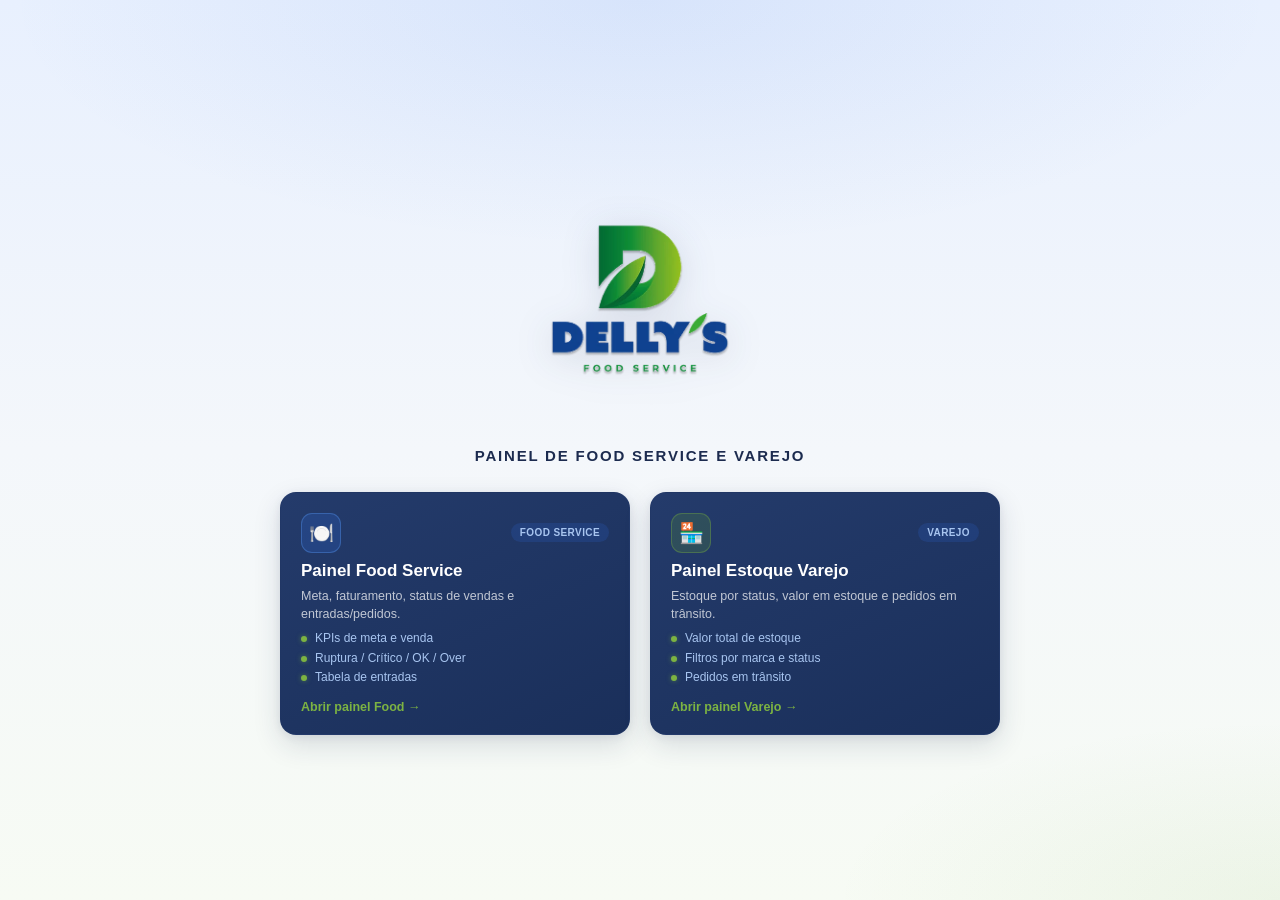
==== index.html @ 1234907f "Add files via upload" ====
<!DOCTYPE html>
<html lang="pt-BR">
<head>
  <meta charset="UTF-8">
  <meta name="viewport" content="width=device-width, initial-scale=1.0">
  <title>Delly's | Painéis de Estoque</title>
  <link rel="stylesheet" href="style.css">
</head>
<body>
  <div class="page">
    <header class="brand-block">
      <img
        class="brand-logo"
        src="assets/logo.webp"
        onerror="this.src='assets/logo.png'"
        alt="Delly's Food Service"
        width="675"
        height="563"
      >
      <p class="brand-tagline">PAINEL DE FOOD SERVICE E VAREJO</p>
    </header>

    <main class="panels">
      <a class="card" href="food/index.html">
        <div class="card-head">
          <span class="icon icon-food">🍽️</span>
          <span class="tag">Food Service</span>
        </div>
        <h2>Painel Food Service</h2>
        <p>Meta, faturamento, status de vendas e entradas/pedidos.</p>
        <ul>
          <li>KPIs de meta e venda</li>
          <li>Ruptura / Crítico / OK / Over</li>
          <li>Tabela de entradas</li>
        </ul>
        <span class="cta">Abrir painel Food →</span>
      </a>

      <a class="card" href="varejo/index.html">
        <div class="card-head">
          <span class="icon icon-varejo">🏪</span>
          <span class="tag">Varejo</span>
        </div>
        <h2>Painel Estoque Varejo</h2>
        <p>Estoque por status, valor em estoque e pedidos em trânsito.</p>
        <ul>
          <li>Valor total de estoque</li>
          <li>Filtros por marca e status</li>
          <li>Pedidos em trânsito</li>
        </ul>
        <span class="cta">Abrir painel Varejo →</span>
      </a>
    </main>
  </div>
</body>
</html>
---- style.css ----
/* Hub Delly's — logo grande + tagline + 2 cards
   Paleta 1 · 100vh · sem scroll · responsivo */

:root {
  --bg: #F4F7FB;
  --bg-2: #E8F0FE;
  --bg-3: #F7FBF4;
  --text: #1C2B4F;
  --text-muted: #6B7690;
  --navy: #1A2F5A;
  --navy-2: #243B6B;
  --blue-soft: #A8C5F0;
  --green: #5C9A2E;
  --green-b: #7CB342;
  --green-lime: #9CCC65;
  --white: #FFFFFF;
  --radius: 16px;
}

* { box-sizing: border-box; margin: 0; padding: 0; }

html, body {
  height: 100%;
  overflow: hidden;
  font-family: "Segoe UI", Roboto, Arial, sans-serif;
  color: var(--text);
  background:
    radial-gradient(ellipse 90% 50% at 50% 0%, rgba(45, 108, 223, 0.09) 0%, transparent 55%),
    radial-gradient(ellipse 70% 40% at 100% 100%, rgba(92, 154, 46, 0.07) 0%, transparent 50%),
    linear-gradient(180deg, var(--bg-2) 0%, var(--bg) 50%, var(--bg-3) 100%);
  background-color: var(--bg);
}

.page {
  height: 100vh;
  height: 100dvh;
  max-width: 920px;
  margin: 0 auto;
  padding: clamp(12px, 2.5vh, 28px) clamp(14px, 3vw, 28px);
  display: flex;
  flex-direction: column;
  align-items: center;
  justify-content: center;
  gap: clamp(14px, 3vh, 28px);
  overflow: hidden;
}

/* —— Marca —— */
.brand-block {
  display: flex;
  flex-direction: column;
  align-items: center;
  text-align: center;
  flex-shrink: 0;
  gap: 10px;
}

.brand-logo {
  width: clamp(220px, 36vh, 380px);
  height: auto;
  display: block;
  filter: drop-shadow(0 6px 18px rgba(28, 43, 79, 0.14));
  user-select: none;
  pointer-events: none;
}

.brand-tagline {
  font-size: clamp(12px, 1.8vw, 15px);
  font-weight: 800;
  letter-spacing: 0.12em;
  text-transform: uppercase;
  color: var(--text);
  line-height: 1.3;
}

/* —— Cards —— */
.panels {
  display: grid;
  grid-template-columns: 1fr 1fr;
  gap: clamp(12px, 2vw, 20px);
  width: 100%;
  max-width: 720px;
  flex-shrink: 1;
  min-height: 0;
}

.card {
  display: flex;
  flex-direction: column;
  gap: 6px;
  padding: clamp(14px, 2.2vh, 22px) clamp(14px, 2vw, 20px);
  background: linear-gradient(155deg, var(--navy-2) 0%, var(--navy) 100%);
  border: 1px solid rgba(36, 59, 107, 0.45);
  border-radius: var(--radius);
  text-decoration: none;
  color: var(--white);
  box-shadow:
    0 10px 28px rgba(28, 43, 79, 0.14),
    0 2px 8px rgba(28, 43, 79, 0.08);
  transition: transform 0.18s ease, border-color 0.18s ease, box-shadow 0.18s ease;
  min-height: 0;
}

.card:hover {
  transform: translateY(-4px);
  border-color: rgba(124, 179, 66, 0.55);
  box-shadow:
    0 16px 36px rgba(28, 43, 79, 0.18),
    0 0 0 1px rgba(92, 154, 46, 0.2),
    0 4px 16px rgba(92, 154, 46, 0.1);
}

.card-head {
  display: flex;
  align-items: center;
  justify-content: space-between;
  gap: 8px;
}

.icon {
  width: 40px;
  height: 40px;
  display: grid;
  place-items: center;
  font-size: 20px;
  border-radius: 11px;
  border: 1px solid transparent;
  flex-shrink: 0;
}

.icon-food {
  background: rgba(45, 108, 223, 0.22);
  border-color: rgba(91, 156, 245, 0.35);
}

.icon-varejo {
  background: rgba(92, 154, 46, 0.22);
  border-color: rgba(124, 179, 66, 0.35);
}

.tag {
  font-size: 10px;
  font-weight: 700;
  letter-spacing: 0.4px;
  text-transform: uppercase;
  color: var(--blue-soft);
  background: rgba(45, 108, 223, 0.18);
  padding: 4px 9px;
  border-radius: 999px;
}

.card h2 {
  font-size: clamp(15px, 1.8vw, 17px);
  font-weight: 800;
  margin-top: 2px;
  color: var(--white);
}

.card p {
  font-size: 12.5px;
  line-height: 1.45;
  color: rgba(255, 255, 255, 0.72);
}

.card ul {
  list-style: none;
  margin-top: 2px;
  display: flex;
  flex-direction: column;
  gap: 4px;
}

.card li {
  position: relative;
  padding-left: 14px;
  font-size: 12px;
  color: var(--blue-soft);
  line-height: 1.3;
}

.card li::before {
  content: "";
  position: absolute;
  left: 0;
  top: 5px;
  width: 6px;
  height: 6px;
  border-radius: 50%;
  background: var(--green-b);
  box-shadow: 0 0 5px rgba(124, 179, 66, 0.5);
}

.cta {
  margin-top: auto;
  padding-top: 8px;
  font-size: 12.5px;
  font-weight: 700;
  color: var(--green-b);
}

.card:hover .cta {
  color: var(--green-lime);
}

/* —— Tablet / mobile —— */
@media (max-width: 720px) {
  .page {
    justify-content: flex-start;
    padding-top: clamp(16px, 4vh, 32px);
    gap: clamp(12px, 2.5vh, 22px);
  }

  .brand-logo {
    width: clamp(180px, 32vh, 260px);
  }

  .panels {
    grid-template-columns: 1fr;
    max-width: 400px;
  }

  .card ul {
    display: none;
  }

  .card p {
    display: -webkit-box;
    -webkit-line-clamp: 2;
    -webkit-box-orient: vertical;
    overflow: hidden;
  }
}

@media (max-width: 480px) {
  .brand-logo {
    width: clamp(160px, 48vw, 220px);
  }

  .brand-tagline {
    font-size: 11px;
    letter-spacing: 0.08em;
    max-width: 90vw;
  }

  .card {
    padding: 14px 14px 12px;
  }

  .icon {
    width: 36px;
    height: 36px;
    font-size: 18px;
  }
}

@media (max-height: 700px) {
  .brand-logo {
    width: clamp(160px, 26vh, 260px);
  }

  .card ul {
    display: none;
  }
}

@media (max-height: 560px) {
  .brand-logo {
    width: clamp(120px, 22vh, 180px);
  }

  .card p {
    display: none;
  }

  .page {
    gap: 10px;
  }
}
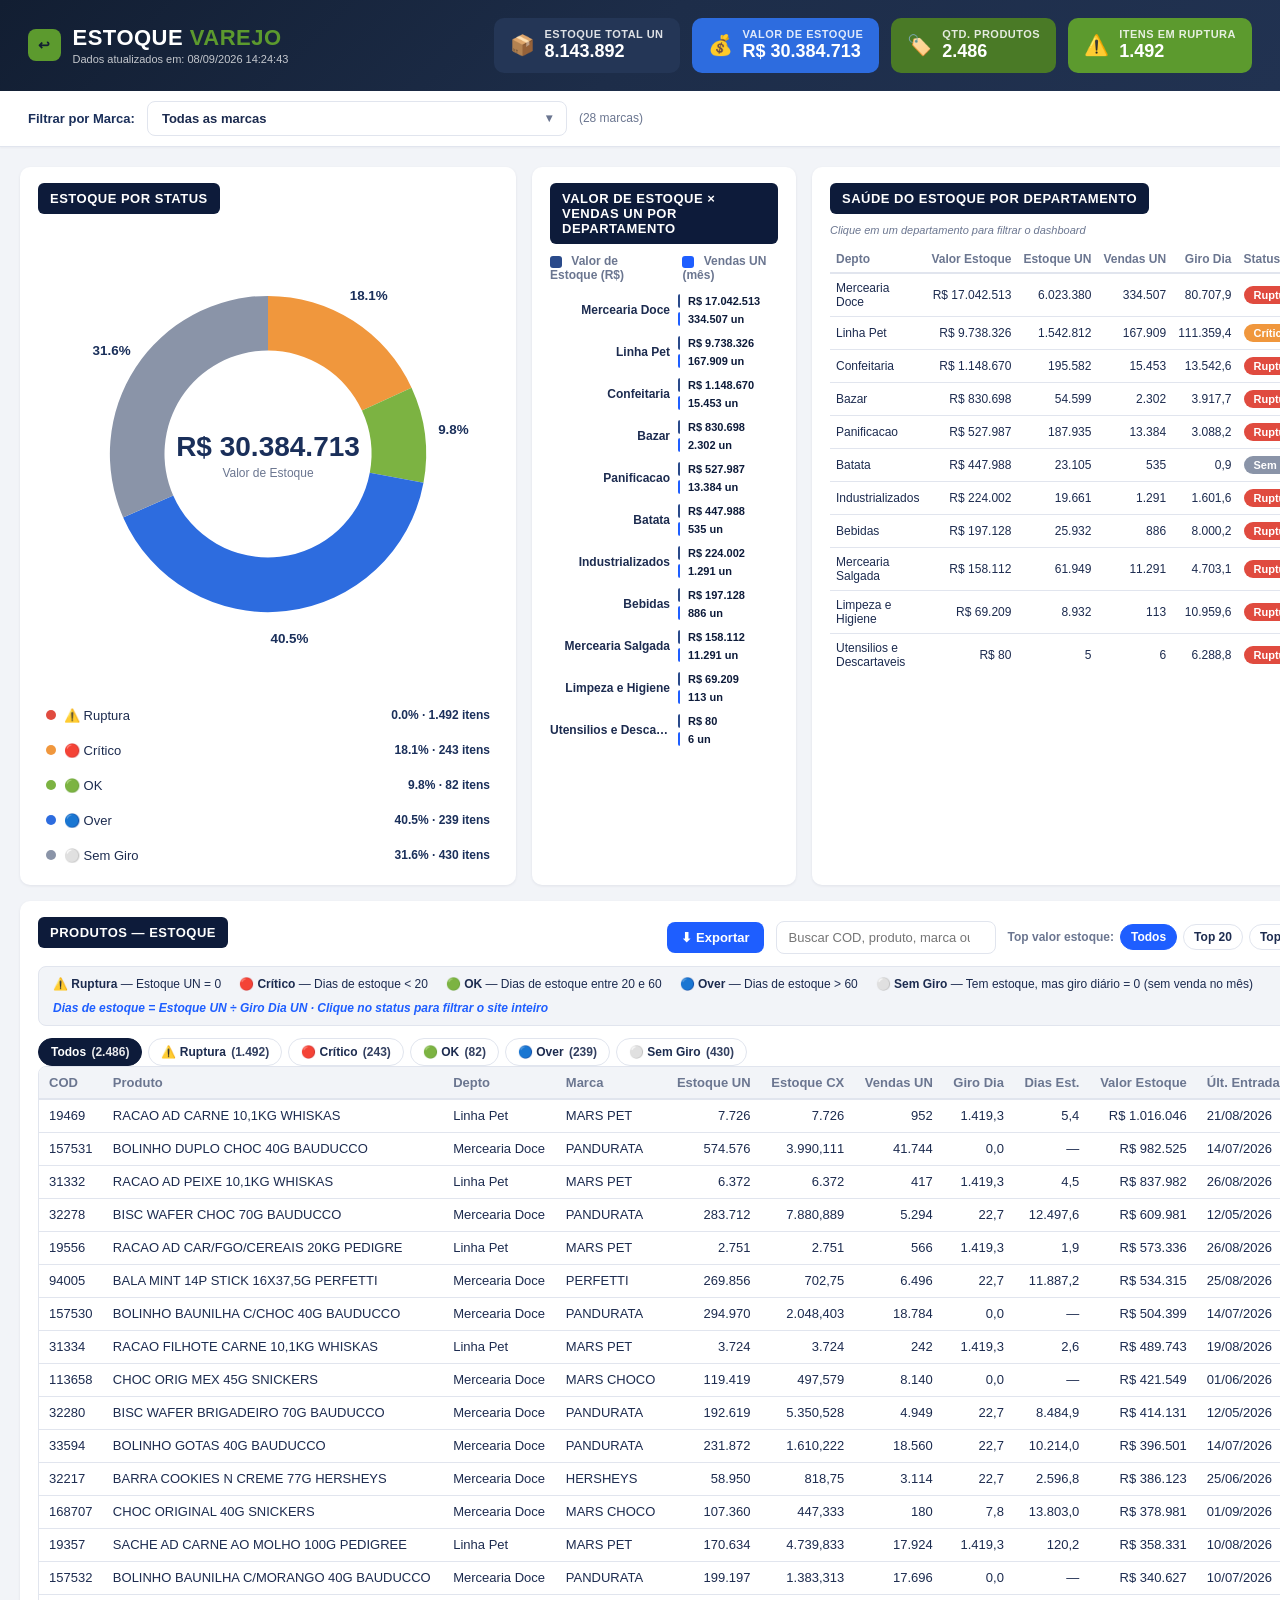
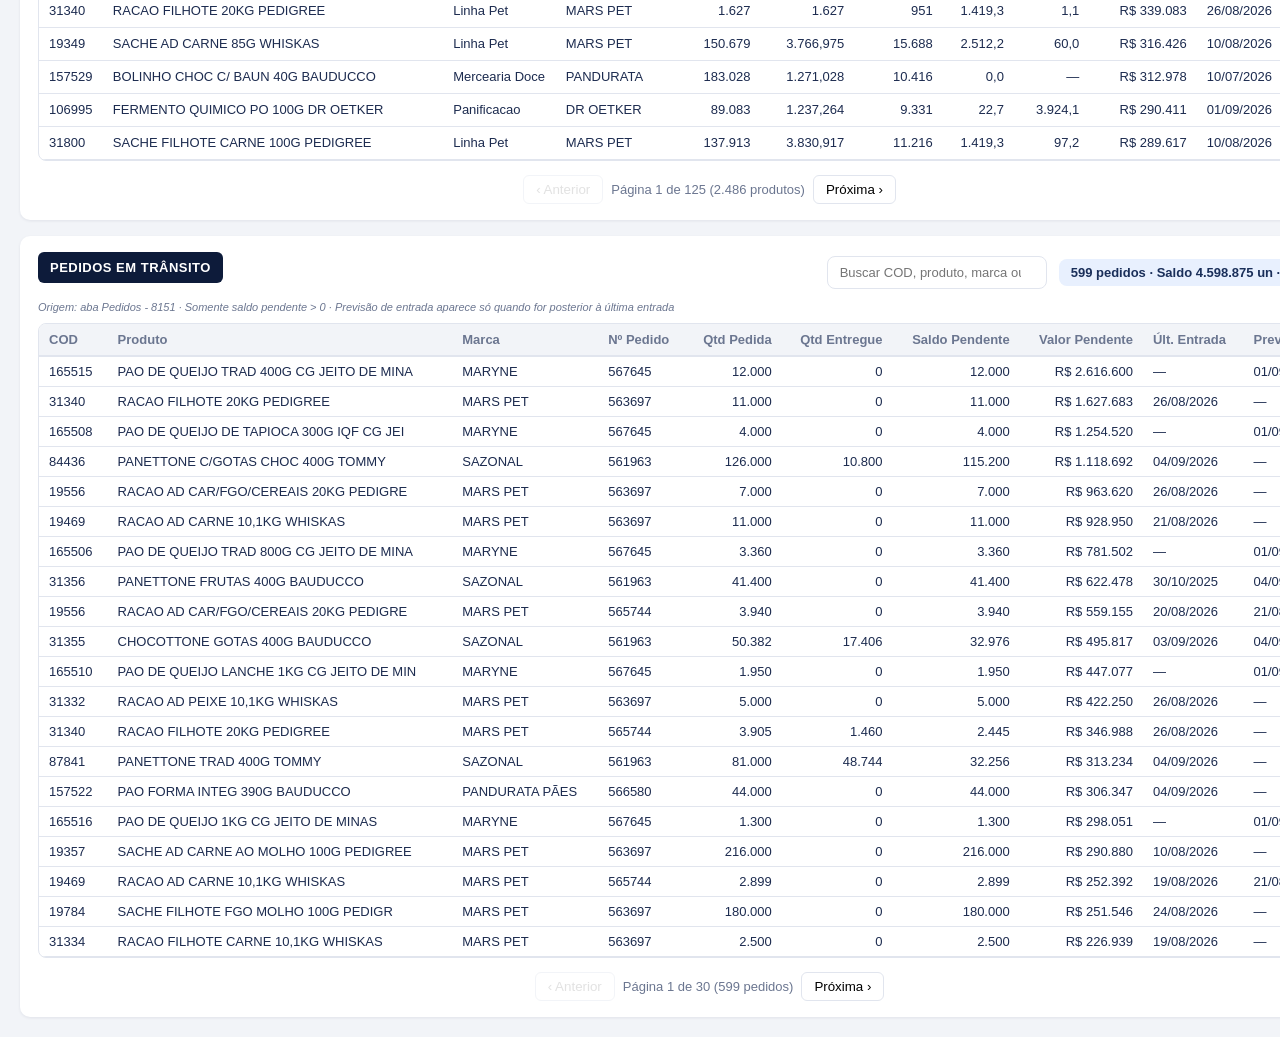
==== commit d173a71a: "Add files via upload" ====
--- a/index.html
+++ b/index.html
@@ -3,54 +3,256 @@
 <head>
   <meta charset="UTF-8">
   <meta name="viewport" content="width=device-width, initial-scale=1.0">
-  <title>Delly's | Painéis de Estoque</title>
+  <title>Estoque Varejo | Controle de Estoque</title>
   <link rel="stylesheet" href="style.css">
+  <script>
+    (function () {
+      var v = Date.now();
+      document.write('<script src="data.js?v=' + v + '"><\/script>');
+      document.write('<script src="script.js?v=' + v + '"><\/script>');
+    })();
+  </script>
 </head>
 <body>
-  <div class="page">
-    <header class="brand-block">
-      <img
-        class="brand-logo"
-        src="assets/logo.webp"
-        onerror="this.src='assets/logo.png'"
-        alt="Delly's Food Service"
-        width="675"
-        height="563"
-      >
-      <p class="brand-tagline">PAINEL DE FOOD SERVICE E VAREJO</p>
-    </header>
-
-    <main class="panels">
-      <a class="card" href="food/index.html">
-        <div class="card-head">
-          <span class="icon icon-food">🍽️</span>
-          <span class="tag">Food Service</span>
+
+<header class="topbar">
+  <div class="topbar-head">
+    <div class="brand">
+      <a href="../index.html" class="brand-mark" title="Voltar ao início" style="text-decoration:none;">↩</a>
+      <div class="brand-text">
+        <h1>ESTOQUE <span class="accent">VAREJO</span></h1>
+        <span class="data-updated" id="data-updated">Atualizado em: –</span>
+      </div>
+    </div>
+  </div>
+  <div class="kpi-row">
+    <div class="kpi kpi-meta">
+      <span class="kpi-icon">📦</span>
+      <div class="kpi-text">
+        <span class="kpi-label">ESTOQUE TOTAL UN</span>
+        <span class="kpi-value" id="kpi-estoque-total">–</span>
+      </div>
+    </div>
+    <div class="kpi kpi-venda">
+      <span class="kpi-icon">💰</span>
+      <div class="kpi-text">
+        <span class="kpi-label">VALOR DE ESTOQUE</span>
+        <span class="kpi-value" id="kpi-valor-estoque">–</span>
+      </div>
+    </div>
+    <div class="kpi kpi-falta">
+      <span class="kpi-icon">🏷️</span>
+      <div class="kpi-text">
+        <span class="kpi-label">QTD. PRODUTOS</span>
+        <span class="kpi-value" id="kpi-qtd-produtos">–</span>
+      </div>
+    </div>
+    <div class="kpi kpi-estoque">
+      <span class="kpi-icon">⚠️</span>
+      <div class="kpi-text">
+        <span class="kpi-label">ITENS EM RUPTURA</span>
+        <span class="kpi-value" id="kpi-ruptura">–</span>
+      </div>
+    </div>
+  </div>
+</header>
+
+<div class="filter-bar">
+  <div class="filter-bar-inner">
+    <label class="filter-label">Filtrar por Marca:</label>
+    <div class="ms-dropdown" id="marca-dropdown">
+      <button type="button" class="ms-toggle" id="marca-toggle" aria-haspopup="listbox" aria-expanded="false">
+        <span id="marca-toggle-text">Todas as marcas</span>
+        <span class="ms-arrow">▾</span>
+      </button>
+      <div class="ms-panel" id="marca-panel" hidden>
+        <div class="ms-search-wrap">
+          <input type="search" id="marca-search" placeholder="Buscar marca..." autocomplete="off">
         </div>
-        <h2>Painel Food Service</h2>
-        <p>Meta, faturamento, status de vendas e entradas/pedidos.</p>
-        <ul>
-          <li>KPIs de meta e venda</li>
-          <li>Ruptura / Crítico / OK / Over</li>
-          <li>Tabela de entradas</li>
-        </ul>
-        <span class="cta">Abrir painel Food →</span>
-      </a>
-
-      <a class="card" href="varejo/index.html">
-        <div class="card-head">
-          <span class="icon icon-varejo">🏪</span>
-          <span class="tag">Varejo</span>
+        <div class="ms-actions">
+          <button type="button" id="marca-select-all">Selecionar todas</button>
+          <button type="button" id="marca-clear">Limpar</button>
         </div>
-        <h2>Painel Estoque Varejo</h2>
-        <p>Estoque por status, valor em estoque e pedidos em trânsito.</p>
-        <ul>
-          <li>Valor total de estoque</li>
-          <li>Filtros por marca e status</li>
-          <li>Pedidos em trânsito</li>
-        </ul>
-        <span class="cta">Abrir painel Varejo →</span>
-      </a>
-    </main>
-  </div>
+        <ul class="ms-list" id="marca-list" role="listbox" aria-multiselectable="true"></ul>
+      </div>
+    </div>
+    <span class="filter-hint" id="marca-hint"></span>
+    <button type="button" id="clear-dept-filter" class="clear-dept-btn" hidden>✕ Limpar departamento</button>
+  </div>
+</div>
+
+<main class="grid">
+
+  <section class="panel panel-donut">
+    <h2>ESTOQUE POR STATUS</h2>
+    <div class="donut-wrap donut-lg">
+      <svg id="donut" viewBox="0 0 480 480"></svg>
+      <div class="donut-center">
+        <span id="donut-total">0</span>
+        <small>Valor de Estoque</small>
+      </div>
+    </div>
+    <ul class="legend" id="donut-legend"></ul>
+  </section>
+
+  <section class="panel panel-bars">
+    <h2>VALOR DE ESTOQUE × VENDAS UN POR DEPARTAMENTO</h2>
+    <div class="cluster-legend">
+      <span><i class="leg-fat"></i> Valor de Estoque (R$)</span>
+      <span><i class="leg-vend"></i> Vendas UN (mês)</span>
+    </div>
+    <div class="cluster-bars" id="dept-bars"></div>
+  </section>
+
+  <section class="panel panel-gauge">
+    <h2>SAÚDE DO ESTOQUE POR DEPARTAMENTO</h2>
+    <p class="click-hint">Clique em um departamento para filtrar o dashboard</p>
+    <div class="table-scroll dept-scroll">
+      <table class="status-table dept-health-table" id="dept-health-table">
+        <thead>
+          <tr>
+            <th>Depto</th>
+            <th class="num col-fat">Valor Estoque</th>
+            <th class="num col-hide-tablet">Estoque UN</th>
+            <th class="num col-hide-tablet">Vendas UN</th>
+            <th class="num col-hide-tablet">Giro Dia</th>
+            <th>Status</th>
+            <th class="num col-pct">Dias Est.</th>
+          </tr>
+        </thead>
+        <tbody></tbody>
+      </table>
+    </div>
+  </section>
+
+  <section class="panel panel-table">
+    <div class="table-toolbar">
+      <h2>PRODUTOS — ESTOQUE</h2>
+      <div class="toolbar-controls">
+        <button type="button" class="btn-export" id="btn-export">⬇ Exportar</button>
+        <input type="search" id="search-box" placeholder="Buscar COD, produto, marca ou depto...">
+        <div class="top-filters" id="top-filters">
+          <span class="top-label">Top valor estoque:</span>
+          <button type="button" class="chip-top active" data-top="0">Todos</button>
+          <button type="button" class="chip-top" data-top="20">Top 20</button>
+          <button type="button" class="chip-top" data-top="50">Top 50</button>
+          <button type="button" class="chip-top" data-top="100">Top 100</button>
+        </div>
+      </div>
+    </div>
+
+    <div class="status-rules">
+      <span class="rule-item"><strong>⚠️ Ruptura</strong> — Estoque UN = 0</span>
+      <span class="rule-item"><strong>🔴 Crítico</strong> — Dias de estoque &lt; 20</span>
+      <span class="rule-item"><strong>🟢 OK</strong> — Dias de estoque entre 20 e 60</span>
+      <span class="rule-item"><strong>🔵 Over</strong> — Dias de estoque &gt; 60</span>
+      <span class="rule-item"><strong>⚪ Sem Giro</strong> — Tem estoque, mas giro diário = 0 (sem venda no mês)</span>
+      <span class="rule-item rule-hint">Dias de estoque = Estoque UN ÷ Giro Dia UN · Clique no status para filtrar o site inteiro</span>
+    </div>
+
+    <div class="status-filters" id="status-filters">
+      <button class="chip chip-all active" data-status="Todos">Todos <span class="chip-count" id="count-Todos"></span></button>
+      <button class="chip chip-ruptura" data-status="Ruptura">⚠️ Ruptura <span class="chip-count" id="count-Ruptura"></span></button>
+      <button class="chip chip-critico" data-status="Critico">🔴 Crítico <span class="chip-count" id="count-Critico"></span></button>
+      <button class="chip chip-ok" data-status="OK">🟢 OK <span class="chip-count" id="count-OK"></span></button>
+      <button class="chip chip-over" data-status="Over">🔵 Over <span class="chip-count" id="count-Over"></span></button>
+      <button class="chip chip-semgiro" data-status="SemGiro">⚪ Sem Giro <span class="chip-count" id="count-SemGiro"></span></button>
+    </div>
+
+    <div class="table-scroll product-scroll">
+      <table class="product-table">
+        <thead>
+          <tr>
+            <th data-key="cod" class="col-cod">COD</th>
+            <th data-key="descricao">Produto</th>
+            <th data-key="departamento" class="col-hide-mobile">Depto</th>
+            <th data-key="marca" class="col-hide-mobile">Marca</th>
+            <th data-key="estoque_un" class="num">Estoque UN</th>
+            <th data-key="estoque_cx" class="num col-hide-tablet">Estoque CX</th>
+            <th data-key="vendas_un" class="num col-hide-tablet">Vendas UN</th>
+            <th data-key="giro_dia_un" class="num col-hide-tablet">Giro Dia</th>
+            <th data-key="dias_estoque_un" class="num">Dias Est.</th>
+            <th data-key="valor_estoque" class="num col-hide-mobile">Valor Estoque</th>
+            <th data-key="data_ultima_entrada" class="col-hide-tablet">Últ. Entrada</th>
+            <th data-key="status">Status</th>
+          </tr>
+        </thead>
+        <tbody id="product-tbody"></tbody>
+      </table>
+    </div>
+
+    <div class="pagination" id="pagination"></div>
+  </section>
+
+  <section class="panel panel-pedidos">
+    <div class="table-toolbar">
+      <h2>PEDIDOS EM TRÂNSITO</h2>
+      <div class="toolbar-controls">
+        <input type="search" id="search-pedidos" placeholder="Buscar COD, produto, marca ou pedido...">
+        <span class="pedidos-kpi" id="pedidos-kpi">–</span>
+      </div>
+    </div>
+    <p class="click-hint">Origem: aba Pedidos - 8151 · Somente saldo pendente &gt; 0 · Previsão de entrada aparece só quando for posterior à última entrada</p>
+    <div class="table-scroll pedidos-scroll">
+      <table class="product-table pedidos-table" id="pedidos-table">
+        <thead>
+          <tr>
+            <th data-pkey="cod" class="col-cod">COD</th>
+            <th data-pkey="descricao">Produto</th>
+            <th data-pkey="marca" class="col-hide-mobile">Marca</th>
+            <th data-pkey="numero_pedido" class="col-hide-tablet">Nº Pedido</th>
+            <th data-pkey="qtd_pedida" class="num">Qtd Pedida</th>
+            <th data-pkey="qtd_entregue" class="num col-hide-tablet">Qtd Entregue</th>
+            <th data-pkey="saldo_pendente" class="num">Saldo Pendente</th>
+            <th data-pkey="valor_pendente" class="num">Valor Pendente</th>
+            <th data-pkey="data_ultima_entrada" class="col-hide-tablet">Últ. Entrada</th>
+            <th data-pkey="previsao_entrada">Previsão Entrada</th>
+          </tr>
+        </thead>
+        <tbody id="pedidos-tbody"></tbody>
+      </table>
+    </div>
+    <div class="pagination" id="pedidos-pagination"></div>
+  </section>
+
+</main>
+
+<div class="modal-overlay" id="export-modal" hidden>
+  <div class="modal" role="dialog" aria-labelledby="export-title">
+    <div class="modal-header">
+      <h3 id="export-title">Exportar produtos</h3>
+      <button type="button" class="modal-close" id="export-close" aria-label="Fechar">✕</button>
+    </div>
+    <div class="modal-body">
+      <p class="modal-hint">Sempre ordenado por valor de estoque (maior → menor). Usa os filtros de marca/departamento ativos no site.</p>
+      <label class="modal-label">Quantidade (Top)</label>
+      <div class="modal-options" id="export-top">
+        <label><input type="radio" name="export-top" value="20" checked> Top 20</label>
+        <label><input type="radio" name="export-top" value="50"> Top 50</label>
+        <label><input type="radio" name="export-top" value="100"> Top 100</label>
+        <label><input type="radio" name="export-top" value="0"> Todos</label>
+      </div>
+      <label class="modal-label">Status <small style="font-weight:500;color:var(--text-muted)">(pode marcar vários)</small></label>
+      <div class="modal-options modal-options-multi" id="export-status">
+        <label><input type="checkbox" name="export-status" value="Todos" checked class="export-status-all"> Todos</label>
+        <label><input type="checkbox" name="export-status" value="Ruptura" class="export-status-item"> ⚠️ Ruptura</label>
+        <label><input type="checkbox" name="export-status" value="Critico" class="export-status-item"> 🔴 Crítico</label>
+        <label><input type="checkbox" name="export-status" value="OK" class="export-status-item"> 🟢 OK</label>
+        <label><input type="checkbox" name="export-status" value="Over" class="export-status-item"> 🔵 Over</label>
+        <label><input type="checkbox" name="export-status" value="SemGiro" class="export-status-item"> ⚪ Sem Giro</label>
+      </div>
+      <label class="modal-label">Formato</label>
+      <div class="modal-options" id="export-format">
+        <label><input type="radio" name="export-format" value="csv" checked> CSV (Excel)</label>
+        <label><input type="radio" name="export-format" value="xlsx"> Excel (.xls)</label>
+      </div>
+    </div>
+    <div class="modal-footer">
+      <button type="button" class="btn-secondary" id="export-cancel">Cancelar</button>
+      <button type="button" class="btn-primary" id="export-confirm">Baixar arquivo</button>
+    </div>
+  </div>
+</div>
+
 </body>
 </html>
--- a/style.css
+++ b/style.css
@@ -1,278 +1,289 @@
-/* Hub Delly's — logo grande + tagline + 2 cards
-   Paleta 1 · 100vh · sem scroll · responsivo */
-
 :root {
-  --bg: #F4F7FB;
-  --bg-2: #E8F0FE;
-  --bg-3: #F7FBF4;
-  --text: #1C2B4F;
-  --text-muted: #6B7690;
-  --navy: #1A2F5A;
-  --navy-2: #243B6B;
-  --blue-soft: #A8C5F0;
-  --green: #5C9A2E;
-  --green-b: #7CB342;
-  --green-lime: #9CCC65;
-  --white: #FFFFFF;
-  --radius: 16px;
-}
-
-* { box-sizing: border-box; margin: 0; padding: 0; }
-
-html, body {
-  height: 100%;
-  overflow: hidden;
+  --navy-deep: #0d1b3a;
+  --navy: #1a2f5a;
+  --navy-light: #2a4a8a;
+  --blue: #1e5eff;
+  --blue-pale: #e8f0fe;
+  --green: #7cb342;
+  --red: #e04b3f;
+  --orange: #f0973d;
+  --grey-bg: #f2f4f8;
+  --grey-line: #e1e5ee;
+  --text-dark: #1c2b4f;
+  --text-muted: #6b7690;
+  --white: #ffffff;
+  --radius: 10px;
+}
+* { box-sizing: border-box; }
+html { width: 100%; overflow-x: hidden; }
+body {
+  margin: 0;
   font-family: "Segoe UI", Roboto, Arial, sans-serif;
-  color: var(--text);
-  background:
-    radial-gradient(ellipse 90% 50% at 50% 0%, rgba(45, 108, 223, 0.09) 0%, transparent 55%),
-    radial-gradient(ellipse 70% 40% at 100% 100%, rgba(92, 154, 46, 0.07) 0%, transparent 50%),
-    linear-gradient(180deg, var(--bg-2) 0%, var(--bg) 50%, var(--bg-3) 100%);
-  background-color: var(--bg);
-}
-
-.page {
-  height: 100vh;
-  height: 100dvh;
-  max-width: 920px;
-  margin: 0 auto;
-  padding: clamp(12px, 2.5vh, 28px) clamp(14px, 3vw, 28px);
-  display: flex;
-  flex-direction: column;
-  align-items: center;
-  justify-content: center;
-  gap: clamp(14px, 3vh, 28px);
-  overflow: hidden;
-}
-
-/* —— Marca —— */
-.brand-block {
-  display: flex;
-  flex-direction: column;
-  align-items: center;
-  text-align: center;
-  flex-shrink: 0;
-  gap: 10px;
-}
-
-.brand-logo {
-  width: clamp(220px, 36vh, 380px);
-  height: auto;
-  display: block;
-  filter: drop-shadow(0 6px 18px rgba(28, 43, 79, 0.14));
-  user-select: none;
-  pointer-events: none;
-}
-
-.brand-tagline {
-  font-size: clamp(12px, 1.8vw, 15px);
-  font-weight: 800;
-  letter-spacing: 0.12em;
-  text-transform: uppercase;
-  color: var(--text);
-  line-height: 1.3;
-}
-
-/* —— Cards —— */
-.panels {
-  display: grid;
-  grid-template-columns: 1fr 1fr;
-  gap: clamp(12px, 2vw, 20px);
+  background: var(--grey-bg);
+  color: var(--text-dark);
   width: 100%;
-  max-width: 720px;
-  flex-shrink: 1;
-  min-height: 0;
-}
-
-.card {
-  display: flex;
-  flex-direction: column;
-  gap: 6px;
-  padding: clamp(14px, 2.2vh, 22px) clamp(14px, 2vw, 20px);
-  background: linear-gradient(155deg, var(--navy-2) 0%, var(--navy) 100%);
-  border: 1px solid rgba(36, 59, 107, 0.45);
-  border-radius: var(--radius);
-  text-decoration: none;
-  color: var(--white);
-  box-shadow:
-    0 10px 28px rgba(28, 43, 79, 0.14),
-    0 2px 8px rgba(28, 43, 79, 0.08);
-  transition: transform 0.18s ease, border-color 0.18s ease, box-shadow 0.18s ease;
-  min-height: 0;
-}
-
-.card:hover {
-  transform: translateY(-4px);
-  border-color: rgba(124, 179, 66, 0.55);
-  box-shadow:
-    0 16px 36px rgba(28, 43, 79, 0.18),
-    0 0 0 1px rgba(92, 154, 46, 0.2),
-    0 4px 16px rgba(92, 154, 46, 0.1);
-}
-
-.card-head {
+  overflow-x: hidden;
+}
+.topbar {
+  background: linear-gradient(135deg, #121E32, #1D2D49 50%, #213251);
+  padding: 18px 28px;
   display: flex;
   align-items: center;
   justify-content: space-between;
-  gap: 8px;
-}
-
-.icon {
-  width: 40px;
-  height: 40px;
-  display: grid;
-  place-items: center;
-  font-size: 20px;
-  border-radius: 11px;
-  border: 1px solid transparent;
-  flex-shrink: 0;
-}
-
-.icon-food {
-  background: rgba(45, 108, 223, 0.22);
-  border-color: rgba(91, 156, 245, 0.35);
-}
-
-.icon-varejo {
-  background: rgba(92, 154, 46, 0.22);
-  border-color: rgba(124, 179, 66, 0.35);
-}
-
-.tag {
-  font-size: 10px;
-  font-weight: 700;
-  letter-spacing: 0.4px;
-  text-transform: uppercase;
-  color: var(--blue-soft);
-  background: rgba(45, 108, 223, 0.18);
-  padding: 4px 9px;
-  border-radius: 999px;
-}
-
-.card h2 {
-  font-size: clamp(15px, 1.8vw, 17px);
-  font-weight: 800;
-  margin-top: 2px;
-  color: var(--white);
-}
-
-.card p {
-  font-size: 12.5px;
-  line-height: 1.45;
-  color: rgba(255, 255, 255, 0.72);
-}
-
-.card ul {
-  list-style: none;
-  margin-top: 2px;
-  display: flex;
-  flex-direction: column;
-  gap: 4px;
-}
-
-.card li {
-  position: relative;
-  padding-left: 14px;
-  font-size: 12px;
-  color: var(--blue-soft);
-  line-height: 1.3;
-}
-
-.card li::before {
-  content: "";
-  position: absolute;
-  left: 0;
-  top: 5px;
-  width: 6px;
-  height: 6px;
-  border-radius: 50%;
-  background: var(--green-b);
-  box-shadow: 0 0 5px rgba(124, 179, 66, 0.5);
-}
-
-.cta {
-  margin-top: auto;
-  padding-top: 8px;
-  font-size: 12.5px;
-  font-weight: 700;
-  color: var(--green-b);
-}
-
-.card:hover .cta {
-  color: var(--green-lime);
-}
-
-/* —— Tablet / mobile —— */
-@media (max-width: 720px) {
-  .page {
-    justify-content: flex-start;
-    padding-top: clamp(16px, 4vh, 32px);
-    gap: clamp(12px, 2.5vh, 22px);
+  flex-wrap: wrap;
+  gap: 16px;
+}
+.topbar-head { display: flex; align-items: center; gap: 12px; }
+.brand { display: flex; align-items: center; gap: 12px; }
+.brand-text { display: flex; flex-direction: column; gap: 2px; }
+.brand-mark {
+  background: #5C9A2E; color: #121E32; font-weight: 800; font-size: 14px;
+  padding: 8px 10px; border-radius: 8px; letter-spacing: 0.5px;
+}
+.brand h1 { color: var(--white); font-size: 22px; margin: 0; font-weight: 800; letter-spacing: 0.5px; }
+.brand h1 .accent { color: #5C9A2E; }
+.data-updated { font-size: 11px; color: rgba(255,255,255,0.75); font-weight: 500; }
+.kpi-row { display: flex; gap: 12px; flex-wrap: wrap; }
+.kpi {
+  display: flex; align-items: center; gap: 10px; padding: 10px 16px;
+  border-radius: var(--radius); min-width: 130px; color: var(--white);
+}
+.kpi-icon { font-size: 20px; }
+.kpi-text { display: flex; flex-direction: column; line-height: 1.2; }
+.kpi-label { font-size: 11px; font-weight: 700; opacity: 0.85; letter-spacing: 0.5px; }
+.kpi-value { font-size: 18px; font-weight: 800; }
+.kpi-meta { background: #243656; }
+.kpi-venda { background: #2D6CDF; }
+.kpi-falta { background: #4A7A26; }
+.kpi-estoque { background: #5C9A2E; }
+.filter-bar {
+  background: var(--white); border-bottom: 1px solid var(--grey-line);
+  padding: 10px 28px; box-shadow: 0 1px 2px rgba(20,30,60,0.04);
+}
+.filter-bar-inner { display: flex; align-items: center; gap: 12px; flex-wrap: wrap; }
+.filter-label { font-size: 13px; font-weight: 700; color: var(--navy); white-space: nowrap; }
+.filter-hint { font-size: 12px; color: var(--text-muted); }
+.clear-dept-btn {
+  padding: 7px 12px; border: 1px solid var(--blue); background: var(--blue-pale);
+  color: var(--blue); border-radius: 8px; font-size: 12px; font-weight: 700; cursor: pointer;
+}
+.clear-dept-btn:hover { background: var(--blue); color: var(--white); }
+.ms-dropdown { position: relative; min-width: 260px; max-width: 420px; flex: 1; }
+.ms-toggle {
+  width: 100%; display: flex; align-items: center; justify-content: space-between; gap: 8px;
+  padding: 9px 14px; border: 1px solid var(--grey-line); border-radius: 8px;
+  background: var(--white); color: var(--text-dark); font-size: 13px; font-weight: 600;
+  cursor: pointer; text-align: left;
+}
+.ms-toggle:hover { border-color: var(--navy-light); }
+.ms-toggle[aria-expanded="true"] { border-color: var(--blue); box-shadow: 0 0 0 2px rgba(30,94,255,0.15); }
+.ms-arrow { color: var(--text-muted); font-size: 12px; }
+.ms-panel {
+  position: absolute; top: calc(100% + 4px); left: 0; right: 0; min-width: 280px; max-height: 360px;
+  background: var(--white); border: 1px solid var(--grey-line); border-radius: 10px;
+  box-shadow: 0 8px 24px rgba(20,30,60,0.12); z-index: 100; display: flex; flex-direction: column; overflow: hidden;
+}
+.ms-panel[hidden] { display: none !important; }
+.ms-search-wrap { padding: 10px 10px 6px; border-bottom: 1px solid var(--grey-line); }
+.ms-search-wrap input { width: 100%; padding: 8px 10px; border: 1px solid var(--grey-line); border-radius: 6px; font-size: 13px; }
+.ms-actions { display: flex; gap: 8px; padding: 8px 10px; border-bottom: 1px solid var(--grey-line); }
+.ms-actions button {
+  flex: 1; padding: 6px 8px; border: 1px solid var(--grey-line); border-radius: 6px;
+  background: var(--grey-bg); font-size: 12px; font-weight: 600; color: var(--navy); cursor: pointer;
+}
+.ms-actions button:hover { background: var(--navy-deep); color: var(--white); border-color: var(--navy-deep); }
+.ms-list { list-style: none; margin: 0; padding: 6px 0; overflow-y: auto; max-height: 260px; }
+.ms-item label { display: flex; align-items: center; gap: 10px; padding: 7px 14px; cursor: pointer; font-size: 13px; }
+.ms-item label:hover { background: #f0f4fb; }
+.ms-item input[type="checkbox"] { width: 15px; height: 15px; accent-color: var(--blue); flex-shrink: 0; }
+.grid { display: grid; grid-template-columns: 1.15fr 1.4fr 1.25fr; gap: 16px; padding: 20px; }
+.panel {
+  background: var(--white); border-radius: var(--radius); padding: 16px 18px;
+  box-shadow: 0 1px 3px rgba(20,30,60,0.08);
+}
+.panel h2 {
+  font-size: 13px; letter-spacing: 0.5px; margin: 0 0 10px; font-weight: 800;
+  background: var(--navy-deep); color: var(--white); padding: 8px 12px; border-radius: 6px; display: inline-block;
+}
+.click-hint { margin: 0 0 10px; font-size: 11px; color: var(--text-muted); font-style: italic; }
+.panel-table, .panel-pedidos { grid-column: 1 / -1; }
+.donut-wrap { position: relative; width: 240px; margin: 0 auto; }
+.donut-wrap.donut-lg { width: 460px; max-width: 100%; }
+#donut { width: 100%; height: auto; }
+.donut-center {
+  position: absolute; top: 50%; left: 50%; transform: translate(-50%, -50%);
+  text-align: center; line-height: 1.1; pointer-events: none;
+}
+.donut-center span { display: block; font-size: 28px; font-weight: 800; color: var(--navy); }
+.donut-center small { color: var(--text-muted); font-size: 12px; }
+.donut-pct-label { font-size: 14px; font-weight: 800; fill: var(--navy); }
+.legend { list-style: none; padding: 0; margin: 14px 0 0; display: flex; flex-direction: column; gap: 8px; }
+.legend li { display: flex; align-items: center; gap: 8px; font-size: 13px; }
+.legend li.legend-item { cursor: pointer; padding: 6px 8px; border-radius: 8px; }
+.legend li.legend-item:hover { background: #f0f4fb; }
+.legend li.legend-item.active { background: var(--blue-pale); outline: 2px solid var(--blue); outline-offset: -2px; font-weight: 700; }
+.legend .dot { width: 10px; height: 10px; border-radius: 50%; display: inline-block; flex-shrink: 0; }
+.legend .lg-label { flex: 1; }
+.legend .lg-value { font-weight: 700; color: var(--navy); white-space: nowrap; font-size: 12px; }
+.donut-slice { transition: opacity 0.2s; }
+.cluster-legend { display: flex; gap: 16px; margin-bottom: 12px; font-size: 12px; font-weight: 600; color: var(--text-muted); }
+.cluster-legend i { display: inline-block; width: 12px; height: 12px; border-radius: 3px; margin-right: 6px; vertical-align: middle; }
+.leg-fat { background: var(--navy-light); }
+.leg-vend { background: var(--blue); }
+.cluster-bars { display: flex; flex-direction: column; gap: 10px; }
+.empty-bars { margin: 12px 0; font-size: 13px; color: var(--text-muted); font-style: italic; }
+.cluster-row { display: grid; grid-template-columns: 120px 1fr; gap: 8px; align-items: center; font-size: 12px; }
+.cluster-label { font-weight: 600; color: var(--text-dark); text-align: right; overflow: hidden; text-overflow: ellipsis; white-space: nowrap; }
+.cluster-tracks { display: flex; flex-direction: column; gap: 4px; }
+.cluster-track-outer { display: flex; align-items: center; gap: 8px; min-width: 0; }
+.cluster-track { flex: 1; min-width: 0; background: var(--grey-line); border-radius: 4px; height: 14px; overflow: hidden; }
+.cluster-fill { height: 100%; border-radius: 4px 0 0 4px; min-width: 2px; transition: width 0.35s ease; }
+.cluster-fill.fat { background: var(--navy-light); }
+.cluster-fill.vend { background: var(--blue); }
+.cluster-val-ext { flex-shrink: 0; font-size: 11px; font-weight: 700; color: var(--navy-deep); white-space: nowrap; min-width: 90px; }
+.dept-scroll { max-height: 420px; overflow: auto; }
+.dept-health-table { width: 100%; border-collapse: collapse; font-size: 12px; }
+.dept-health-table th {
+  text-align: left; color: var(--text-muted); font-weight: 700; padding: 6px;
+  border-bottom: 2px solid var(--grey-line); position: sticky; top: 0; background: var(--white); white-space: nowrap; z-index: 1;
+}
+.dept-health-table th.num, .dept-health-table td.num { text-align: right; }
+.dept-health-table td { padding: 7px 6px; border-bottom: 1px solid var(--grey-line); }
+.dept-row { cursor: pointer; transition: background 0.15s; }
+.dept-row:hover { background: #eef3fc; }
+.dept-row.row-active { background: #d6e4ff; outline: 2px solid var(--blue); outline-offset: -2px; }
+.table-toolbar { display: flex; justify-content: space-between; align-items: center; flex-wrap: wrap; gap: 12px; margin-bottom: 8px; }
+.toolbar-controls { display: flex; gap: 12px; align-items: center; flex-wrap: wrap; }
+#search-box, #search-pedidos {
+  padding: 8px 12px; border: 1px solid var(--grey-line); border-radius: 8px; font-size: 13px; min-width: 220px;
+}
+.btn-export {
+  padding: 8px 14px; border: none; border-radius: 8px; background: var(--blue);
+  color: var(--white); font-size: 13px; font-weight: 700; cursor: pointer;
+}
+.btn-export:hover { background: #1548d4; }
+.top-filters { display: flex; align-items: center; gap: 6px; flex-wrap: wrap; }
+.top-label { font-size: 12px; font-weight: 700; color: var(--text-muted); }
+.chip-top {
+  border: 1px solid var(--grey-line); background: var(--white); color: var(--text-dark);
+  padding: 5px 10px; border-radius: 16px; font-size: 12px; font-weight: 600; cursor: pointer;
+}
+.chip-top:hover { border-color: var(--blue); color: var(--blue); }
+.chip-top.active { background: var(--blue); color: var(--white); border-color: var(--blue); }
+.status-filters { display: flex; gap: 6px; flex-wrap: wrap; }
+.chip {
+  border: 1px solid var(--grey-line); background: var(--white); color: var(--text-dark);
+  padding: 6px 12px; border-radius: 20px; font-size: 12px; font-weight: 600; cursor: pointer;
+}
+.chip-count { font-weight: 700; opacity: 0.9; margin-left: 2px; }
+.chip.active { background: var(--navy-deep); color: var(--white); border-color: var(--navy-deep); }
+.chip-ruptura.active { background: var(--red); border-color: var(--red); }
+.chip-critico.active { background: var(--orange); border-color: var(--orange); }
+.chip-ok.active { background: var(--green); border-color: var(--green); }
+.chip-over.active { background: var(--blue); border-color: var(--blue); }
+.chip-semgiro.active { background: #8a94a8; border-color: #8a94a8; }
+.status-rules {
+  display: flex; flex-wrap: wrap; gap: 10px 18px; margin: 0 0 12px; padding: 10px 14px;
+  background: var(--grey-bg); border-radius: 8px; border: 1px solid var(--grey-line); font-size: 12px;
+}
+.rule-item strong { font-weight: 700; }
+.rule-hint { color: var(--blue); font-style: italic; font-weight: 600; }
+.table-scroll { overflow-x: auto; }
+.product-scroll, .pedidos-scroll { overflow-x: auto; border: 1px solid var(--grey-line); border-radius: 8px; }
+.product-table { width: 100%; border-collapse: collapse; font-size: 13px; min-width: 960px; }
+.pedidos-table { min-width: 900px; }
+.product-table th {
+  text-align: left; background: var(--grey-bg); color: var(--text-muted); font-weight: 700;
+  padding: 8px 10px; border-bottom: 2px solid var(--grey-line); cursor: pointer; white-space: nowrap;
+}
+.product-table th.num, .product-table td.num { text-align: right; }
+.product-table td { padding: 7px 10px; border-bottom: 1px solid var(--grey-line); }
+.product-table tbody tr:hover { background: #f7f9fc; }
+.pagination {
+  display: flex; justify-content: center; align-items: center; gap: 8px; margin-top: 14px; font-size: 13px;
+}
+.pagination button {
+  border: 1px solid var(--grey-line); background: var(--white); padding: 6px 12px; border-radius: 6px; cursor: pointer;
+}
+.pagination button:disabled { opacity: 0.4; cursor: not-allowed; }
+.pagination span { color: var(--text-muted); }
+.status-badge {
+  padding: 3px 10px; border-radius: 12px; font-size: 11px; font-weight: 700;
+  color: var(--white); display: inline-block; white-space: nowrap;
+}
+.status-Ruptura { background: var(--red); }
+.status-Critico { background: var(--orange); }
+.status-OK { background: var(--green); }
+.status-Over { background: var(--blue); }
+.status-SemGiro { background: #8a94a8; }
+.pedidos-kpi {
+  font-size: 13px; font-weight: 700; color: var(--navy); background: var(--blue-pale);
+  padding: 6px 12px; border-radius: 8px; white-space: nowrap;
+}
+.modal-overlay {
+  position: fixed; inset: 0; background: rgba(10,20,40,0.45); display: flex;
+  align-items: center; justify-content: center; z-index: 1000; padding: 16px;
+}
+.modal-overlay[hidden] { display: none !important; }
+.modal {
+  background: var(--white); border-radius: 12px; width: 100%; max-width: 440px;
+  box-shadow: 0 16px 48px rgba(10,20,40,0.25); overflow: hidden;
+}
+.modal-header {
+  display: flex; align-items: center; justify-content: space-between;
+  padding: 14px 18px; background: var(--navy-deep); color: var(--white);
+}
+.modal-header h3 { margin: 0; font-size: 16px; }
+.modal-close { background: transparent; border: none; color: var(--white); font-size: 18px; cursor: pointer; }
+.modal-body { padding: 18px; }
+.modal-hint { margin: 0 0 14px; font-size: 12px; color: var(--text-muted); }
+.modal-label { display: block; font-size: 13px; font-weight: 700; color: var(--navy); margin: 12px 0 8px; }
+.modal-options { display: flex; flex-wrap: wrap; gap: 8px 14px; }
+.modal-options label { font-size: 13px; display: flex; align-items: center; gap: 6px; cursor: pointer; }
+.modal-footer {
+  display: flex; justify-content: flex-end; gap: 10px; padding: 12px 18px 16px;
+  border-top: 1px solid var(--grey-line);
+}
+.btn-secondary {
+  padding: 8px 14px; border: 1px solid var(--grey-line); border-radius: 8px;
+  background: var(--white); font-size: 13px; font-weight: 600; cursor: pointer;
+}
+.btn-primary {
+  padding: 8px 14px; border: none; border-radius: 8px; background: var(--blue);
+  color: var(--white); font-size: 13px; font-weight: 700; cursor: pointer;
+}
+.btn-primary:hover { background: #1548d4; }
+@media (max-width: 1100px) {
+  .grid { grid-template-columns: 1fr; }
+  .filter-bar { padding: 10px 16px; }
+  .ms-dropdown { min-width: 100%; max-width: 100%; }
+  .donut-wrap.donut-lg { width: 320px; }
+  .cluster-legend span:last-child, .track-vend { display: none !important; }
+  .col-hide-tablet { display: none !important; }
+  .product-table, .pedidos-table { min-width: 640px; }
+}
+@media (max-width: 768px) {
+  :root { --gutter: 12px; }
+  .topbar { flex-direction: column; align-items: stretch; gap: 0; padding: 0 !important; background: transparent; }
+  .topbar-head {
+    background: linear-gradient(135deg, #121E32, #1D2D49 50%, #213251);
+    padding: 14px var(--gutter);
   }
-
-  .brand-logo {
-    width: clamp(180px, 32vh, 260px);
+  .brand h1 { font-size: 15px; }
+  .kpi-row {
+    display: grid !important; grid-template-columns: 1fr 1fr; gap: 10px;
+    background: var(--white); padding: 12px var(--gutter); border-bottom: 1px solid var(--grey-line);
   }
-
-  .panels {
-    grid-template-columns: 1fr;
-    max-width: 400px;
-  }
-
-  .card ul {
-    display: none;
-  }
-
-  .card p {
-    display: -webkit-box;
-    -webkit-line-clamp: 2;
-    -webkit-box-orient: vertical;
-    overflow: hidden;
-  }
-}
-
-@media (max-width: 480px) {
-  .brand-logo {
-    width: clamp(160px, 48vw, 220px);
-  }
-
-  .brand-tagline {
-    font-size: 11px;
-    letter-spacing: 0.08em;
-    max-width: 90vw;
-  }
-
-  .card {
-    padding: 14px 14px 12px;
-  }
-
-  .icon {
-    width: 36px;
-    height: 36px;
-    font-size: 18px;
-  }
-}
-
-@media (max-height: 700px) {
-  .brand-logo {
-    width: clamp(160px, 26vh, 260px);
-  }
-
-  .card ul {
-    display: none;
-  }
-}
-
-@media (max-height: 560px) {
-  .brand-logo {
-    width: clamp(120px, 22vh, 180px);
-  }
-
-  .card p {
-    display: none;
-  }
-
-  .page {
-    gap: 10px;
-  }
-}
+  .kpi-meta, .kpi-falta { display: none !important; }
+  .kpi { min-width: 0 !important; padding: 10px 12px; }
+  .kpi-value { font-size: 13px; }
+  .filter-bar { padding: 10px var(--gutter) !important; }
+  .ms-dropdown { flex: 1 1 100% !important; width: 100% !important; }
+  .grid { grid-template-columns: 1fr !important; padding: var(--gutter) !important; gap: 12px; }
+  .col-hide-mobile, .col-hide-tablet { display: none !important; }
+  .product-table, .pedidos-table { min-width: 280px; font-size: 12px; }
+  .table-toolbar { flex-direction: column; align-items: flex-start; }
+  .toolbar-controls { width: 100%; flex-direction: column; align-items: stretch; }
+  #search-box, #search-pedidos { min-width: 0 !important; width: 100% !important; }
+  .pedidos-kpi { text-align: center; }
+}
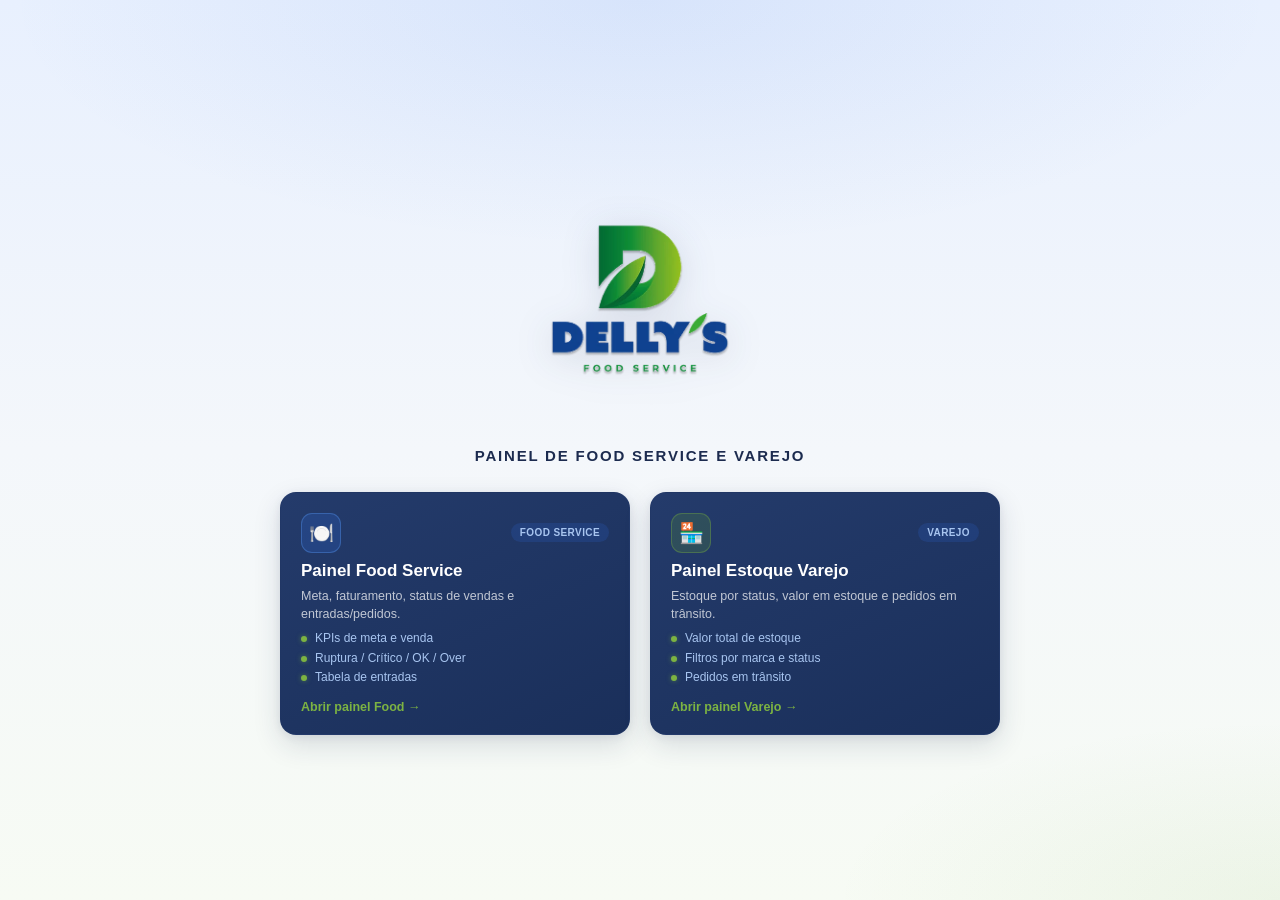
==== commit 7f55273b: "Add files via upload" ====
--- a/index.html
+++ b/index.html
@@ -3,256 +3,54 @@
 <head>
   <meta charset="UTF-8">
   <meta name="viewport" content="width=device-width, initial-scale=1.0">
-  <title>Estoque Varejo | Controle de Estoque</title>
+  <title>Delly's | Painéis de Estoque</title>
   <link rel="stylesheet" href="style.css">
-  <script>
-    (function () {
-      var v = Date.now();
-      document.write('<script src="data.js?v=' + v + '"><\/script>');
-      document.write('<script src="script.js?v=' + v + '"><\/script>');
-    })();
-  </script>
 </head>
 <body>
+  <div class="page">
+    <header class="brand-block">
+      <img
+        class="brand-logo"
+        src="assets/logo.webp"
+        onerror="this.src='assets/logo.png'"
+        alt="Delly's Food Service"
+        width="675"
+        height="563"
+      >
+      <p class="brand-tagline">PAINEL DE FOOD SERVICE E VAREJO</p>
+    </header>
 
-<header class="topbar">
-  <div class="topbar-head">
-    <div class="brand">
-      <a href="../index.html" class="brand-mark" title="Voltar ao início" style="text-decoration:none;">↩</a>
-      <div class="brand-text">
-        <h1>ESTOQUE <span class="accent">VAREJO</span></h1>
-        <span class="data-updated" id="data-updated">Atualizado em: –</span>
-      </div>
-    </div>
+    <main class="panels">
+      <a class="card" href="food/index.html">
+        <div class="card-head">
+          <span class="icon icon-food">🍽️</span>
+          <span class="tag">Food Service</span>
+        </div>
+        <h2>Painel Food Service</h2>
+        <p>Meta, faturamento, status de vendas e entradas/pedidos.</p>
+        <ul>
+          <li>KPIs de meta e venda</li>
+          <li>Ruptura / Crítico / OK / Over</li>
+          <li>Tabela de entradas</li>
+        </ul>
+        <span class="cta">Abrir painel Food →</span>
+      </a>
+
+      <a class="card" href="varejo/index.html">
+        <div class="card-head">
+          <span class="icon icon-varejo">🏪</span>
+          <span class="tag">Varejo</span>
+        </div>
+        <h2>Painel Estoque Varejo</h2>
+        <p>Estoque por status, valor em estoque e pedidos em trânsito.</p>
+        <ul>
+          <li>Valor total de estoque</li>
+          <li>Filtros por marca e status</li>
+          <li>Pedidos em trânsito</li>
+        </ul>
+        <span class="cta">Abrir painel Varejo →</span>
+      </a>
+    </main>
   </div>
-  <div class="kpi-row">
-    <div class="kpi kpi-meta">
-      <span class="kpi-icon">📦</span>
-      <div class="kpi-text">
-        <span class="kpi-label">ESTOQUE TOTAL UN</span>
-        <span class="kpi-value" id="kpi-estoque-total">–</span>
-      </div>
-    </div>
-    <div class="kpi kpi-venda">
-      <span class="kpi-icon">💰</span>
-      <div class="kpi-text">
-        <span class="kpi-label">VALOR DE ESTOQUE</span>
-        <span class="kpi-value" id="kpi-valor-estoque">–</span>
-      </div>
-    </div>
-    <div class="kpi kpi-falta">
-      <span class="kpi-icon">🏷️</span>
-      <div class="kpi-text">
-        <span class="kpi-label">QTD. PRODUTOS</span>
-        <span class="kpi-value" id="kpi-qtd-produtos">–</span>
-      </div>
-    </div>
-    <div class="kpi kpi-estoque">
-      <span class="kpi-icon">⚠️</span>
-      <div class="kpi-text">
-        <span class="kpi-label">ITENS EM RUPTURA</span>
-        <span class="kpi-value" id="kpi-ruptura">–</span>
-      </div>
-    </div>
-  </div>
-</header>
-
-<div class="filter-bar">
-  <div class="filter-bar-inner">
-    <label class="filter-label">Filtrar por Marca:</label>
-    <div class="ms-dropdown" id="marca-dropdown">
-      <button type="button" class="ms-toggle" id="marca-toggle" aria-haspopup="listbox" aria-expanded="false">
-        <span id="marca-toggle-text">Todas as marcas</span>
-        <span class="ms-arrow">▾</span>
-      </button>
-      <div class="ms-panel" id="marca-panel" hidden>
-        <div class="ms-search-wrap">
-          <input type="search" id="marca-search" placeholder="Buscar marca..." autocomplete="off">
-        </div>
-        <div class="ms-actions">
-          <button type="button" id="marca-select-all">Selecionar todas</button>
-          <button type="button" id="marca-clear">Limpar</button>
-        </div>
-        <ul class="ms-list" id="marca-list" role="listbox" aria-multiselectable="true"></ul>
-      </div>
-    </div>
-    <span class="filter-hint" id="marca-hint"></span>
-    <button type="button" id="clear-dept-filter" class="clear-dept-btn" hidden>✕ Limpar departamento</button>
-  </div>
-</div>
-
-<main class="grid">
-
-  <section class="panel panel-donut">
-    <h2>ESTOQUE POR STATUS</h2>
-    <div class="donut-wrap donut-lg">
-      <svg id="donut" viewBox="0 0 480 480"></svg>
-      <div class="donut-center">
-        <span id="donut-total">0</span>
-        <small>Valor de Estoque</small>
-      </div>
-    </div>
-    <ul class="legend" id="donut-legend"></ul>
-  </section>
-
-  <section class="panel panel-bars">
-    <h2>VALOR DE ESTOQUE × VENDAS UN POR DEPARTAMENTO</h2>
-    <div class="cluster-legend">
-      <span><i class="leg-fat"></i> Valor de Estoque (R$)</span>
-      <span><i class="leg-vend"></i> Vendas UN (mês)</span>
-    </div>
-    <div class="cluster-bars" id="dept-bars"></div>
-  </section>
-
-  <section class="panel panel-gauge">
-    <h2>SAÚDE DO ESTOQUE POR DEPARTAMENTO</h2>
-    <p class="click-hint">Clique em um departamento para filtrar o dashboard</p>
-    <div class="table-scroll dept-scroll">
-      <table class="status-table dept-health-table" id="dept-health-table">
-        <thead>
-          <tr>
-            <th>Depto</th>
-            <th class="num col-fat">Valor Estoque</th>
-            <th class="num col-hide-tablet">Estoque UN</th>
-            <th class="num col-hide-tablet">Vendas UN</th>
-            <th class="num col-hide-tablet">Giro Dia</th>
-            <th>Status</th>
-            <th class="num col-pct">Dias Est.</th>
-          </tr>
-        </thead>
-        <tbody></tbody>
-      </table>
-    </div>
-  </section>
-
-  <section class="panel panel-table">
-    <div class="table-toolbar">
-      <h2>PRODUTOS — ESTOQUE</h2>
-      <div class="toolbar-controls">
-        <button type="button" class="btn-export" id="btn-export">⬇ Exportar</button>
-        <input type="search" id="search-box" placeholder="Buscar COD, produto, marca ou depto...">
-        <div class="top-filters" id="top-filters">
-          <span class="top-label">Top valor estoque:</span>
-          <button type="button" class="chip-top active" data-top="0">Todos</button>
-          <button type="button" class="chip-top" data-top="20">Top 20</button>
-          <button type="button" class="chip-top" data-top="50">Top 50</button>
-          <button type="button" class="chip-top" data-top="100">Top 100</button>
-        </div>
-      </div>
-    </div>
-
-    <div class="status-rules">
-      <span class="rule-item"><strong>⚠️ Ruptura</strong> — Estoque UN = 0</span>
-      <span class="rule-item"><strong>🔴 Crítico</strong> — Dias de estoque &lt; 20</span>
-      <span class="rule-item"><strong>🟢 OK</strong> — Dias de estoque entre 20 e 60</span>
-      <span class="rule-item"><strong>🔵 Over</strong> — Dias de estoque &gt; 60</span>
-      <span class="rule-item"><strong>⚪ Sem Giro</strong> — Tem estoque, mas giro diário = 0 (sem venda no mês)</span>
-      <span class="rule-item rule-hint">Dias de estoque = Estoque UN ÷ Giro Dia UN · Clique no status para filtrar o site inteiro</span>
-    </div>
-
-    <div class="status-filters" id="status-filters">
-      <button class="chip chip-all active" data-status="Todos">Todos <span class="chip-count" id="count-Todos"></span></button>
-      <button class="chip chip-ruptura" data-status="Ruptura">⚠️ Ruptura <span class="chip-count" id="count-Ruptura"></span></button>
-      <button class="chip chip-critico" data-status="Critico">🔴 Crítico <span class="chip-count" id="count-Critico"></span></button>
-      <button class="chip chip-ok" data-status="OK">🟢 OK <span class="chip-count" id="count-OK"></span></button>
-      <button class="chip chip-over" data-status="Over">🔵 Over <span class="chip-count" id="count-Over"></span></button>
-      <button class="chip chip-semgiro" data-status="SemGiro">⚪ Sem Giro <span class="chip-count" id="count-SemGiro"></span></button>
-    </div>
-
-    <div class="table-scroll product-scroll">
-      <table class="product-table">
-        <thead>
-          <tr>
-            <th data-key="cod" class="col-cod">COD</th>
-            <th data-key="descricao">Produto</th>
-            <th data-key="departamento" class="col-hide-mobile">Depto</th>
-            <th data-key="marca" class="col-hide-mobile">Marca</th>
-            <th data-key="estoque_un" class="num">Estoque UN</th>
-            <th data-key="estoque_cx" class="num col-hide-tablet">Estoque CX</th>
-            <th data-key="vendas_un" class="num col-hide-tablet">Vendas UN</th>
-            <th data-key="giro_dia_un" class="num col-hide-tablet">Giro Dia</th>
-            <th data-key="dias_estoque_un" class="num">Dias Est.</th>
-            <th data-key="valor_estoque" class="num col-hide-mobile">Valor Estoque</th>
-            <th data-key="data_ultima_entrada" class="col-hide-tablet">Últ. Entrada</th>
-            <th data-key="status">Status</th>
-          </tr>
-        </thead>
-        <tbody id="product-tbody"></tbody>
-      </table>
-    </div>
-
-    <div class="pagination" id="pagination"></div>
-  </section>
-
-  <section class="panel panel-pedidos">
-    <div class="table-toolbar">
-      <h2>PEDIDOS EM TRÂNSITO</h2>
-      <div class="toolbar-controls">
-        <input type="search" id="search-pedidos" placeholder="Buscar COD, produto, marca ou pedido...">
-        <span class="pedidos-kpi" id="pedidos-kpi">–</span>
-      </div>
-    </div>
-    <p class="click-hint">Origem: aba Pedidos - 8151 · Somente saldo pendente &gt; 0 · Previsão de entrada aparece só quando for posterior à última entrada</p>
-    <div class="table-scroll pedidos-scroll">
-      <table class="product-table pedidos-table" id="pedidos-table">
-        <thead>
-          <tr>
-            <th data-pkey="cod" class="col-cod">COD</th>
-            <th data-pkey="descricao">Produto</th>
-            <th data-pkey="marca" class="col-hide-mobile">Marca</th>
-            <th data-pkey="numero_pedido" class="col-hide-tablet">Nº Pedido</th>
-            <th data-pkey="qtd_pedida" class="num">Qtd Pedida</th>
-            <th data-pkey="qtd_entregue" class="num col-hide-tablet">Qtd Entregue</th>
-            <th data-pkey="saldo_pendente" class="num">Saldo Pendente</th>
-            <th data-pkey="valor_pendente" class="num">Valor Pendente</th>
-            <th data-pkey="data_ultima_entrada" class="col-hide-tablet">Últ. Entrada</th>
-            <th data-pkey="previsao_entrada">Previsão Entrada</th>
-          </tr>
-        </thead>
-        <tbody id="pedidos-tbody"></tbody>
-      </table>
-    </div>
-    <div class="pagination" id="pedidos-pagination"></div>
-  </section>
-
-</main>
-
-<div class="modal-overlay" id="export-modal" hidden>
-  <div class="modal" role="dialog" aria-labelledby="export-title">
-    <div class="modal-header">
-      <h3 id="export-title">Exportar produtos</h3>
-      <button type="button" class="modal-close" id="export-close" aria-label="Fechar">✕</button>
-    </div>
-    <div class="modal-body">
-      <p class="modal-hint">Sempre ordenado por valor de estoque (maior → menor). Usa os filtros de marca/departamento ativos no site.</p>
-      <label class="modal-label">Quantidade (Top)</label>
-      <div class="modal-options" id="export-top">
-        <label><input type="radio" name="export-top" value="20" checked> Top 20</label>
-        <label><input type="radio" name="export-top" value="50"> Top 50</label>
-        <label><input type="radio" name="export-top" value="100"> Top 100</label>
-        <label><input type="radio" name="export-top" value="0"> Todos</label>
-      </div>
-      <label class="modal-label">Status <small style="font-weight:500;color:var(--text-muted)">(pode marcar vários)</small></label>
-      <div class="modal-options modal-options-multi" id="export-status">
-        <label><input type="checkbox" name="export-status" value="Todos" checked class="export-status-all"> Todos</label>
-        <label><input type="checkbox" name="export-status" value="Ruptura" class="export-status-item"> ⚠️ Ruptura</label>
-        <label><input type="checkbox" name="export-status" value="Critico" class="export-status-item"> 🔴 Crítico</label>
-        <label><input type="checkbox" name="export-status" value="OK" class="export-status-item"> 🟢 OK</label>
-        <label><input type="checkbox" name="export-status" value="Over" class="export-status-item"> 🔵 Over</label>
-        <label><input type="checkbox" name="export-status" value="SemGiro" class="export-status-item"> ⚪ Sem Giro</label>
-      </div>
-      <label class="modal-label">Formato</label>
-      <div class="modal-options" id="export-format">
-        <label><input type="radio" name="export-format" value="csv" checked> CSV (Excel)</label>
-        <label><input type="radio" name="export-format" value="xlsx"> Excel (.xls)</label>
-      </div>
-    </div>
-    <div class="modal-footer">
-      <button type="button" class="btn-secondary" id="export-cancel">Cancelar</button>
-      <button type="button" class="btn-primary" id="export-confirm">Baixar arquivo</button>
-    </div>
-  </div>
-</div>
-
 </body>
 </html>
--- a/style.css
+++ b/style.css
@@ -1,289 +1,278 @@
+/* Hub Delly's — logo grande + tagline + 2 cards
+   Paleta 1 · 100vh · sem scroll · responsivo */
+
 :root {
-  --navy-deep: #0d1b3a;
-  --navy: #1a2f5a;
-  --navy-light: #2a4a8a;
-  --blue: #1e5eff;
-  --blue-pale: #e8f0fe;
-  --green: #7cb342;
-  --red: #e04b3f;
-  --orange: #f0973d;
-  --grey-bg: #f2f4f8;
-  --grey-line: #e1e5ee;
-  --text-dark: #1c2b4f;
-  --text-muted: #6b7690;
-  --white: #ffffff;
-  --radius: 10px;
-}
-* { box-sizing: border-box; }
-html { width: 100%; overflow-x: hidden; }
-body {
-  margin: 0;
+  --bg: #F4F7FB;
+  --bg-2: #E8F0FE;
+  --bg-3: #F7FBF4;
+  --text: #1C2B4F;
+  --text-muted: #6B7690;
+  --navy: #1A2F5A;
+  --navy-2: #243B6B;
+  --blue-soft: #A8C5F0;
+  --green: #5C9A2E;
+  --green-b: #7CB342;
+  --green-lime: #9CCC65;
+  --white: #FFFFFF;
+  --radius: 16px;
+}
+
+* { box-sizing: border-box; margin: 0; padding: 0; }
+
+html, body {
+  height: 100%;
+  overflow: hidden;
   font-family: "Segoe UI", Roboto, Arial, sans-serif;
-  background: var(--grey-bg);
-  color: var(--text-dark);
+  color: var(--text);
+  background:
+    radial-gradient(ellipse 90% 50% at 50% 0%, rgba(45, 108, 223, 0.09) 0%, transparent 55%),
+    radial-gradient(ellipse 70% 40% at 100% 100%, rgba(92, 154, 46, 0.07) 0%, transparent 50%),
+    linear-gradient(180deg, var(--bg-2) 0%, var(--bg) 50%, var(--bg-3) 100%);
+  background-color: var(--bg);
+}
+
+.page {
+  height: 100vh;
+  height: 100dvh;
+  max-width: 920px;
+  margin: 0 auto;
+  padding: clamp(12px, 2.5vh, 28px) clamp(14px, 3vw, 28px);
+  display: flex;
+  flex-direction: column;
+  align-items: center;
+  justify-content: center;
+  gap: clamp(14px, 3vh, 28px);
+  overflow: hidden;
+}
+
+/* —— Marca —— */
+.brand-block {
+  display: flex;
+  flex-direction: column;
+  align-items: center;
+  text-align: center;
+  flex-shrink: 0;
+  gap: 10px;
+}
+
+.brand-logo {
+  width: clamp(220px, 36vh, 380px);
+  height: auto;
+  display: block;
+  filter: drop-shadow(0 6px 18px rgba(28, 43, 79, 0.14));
+  user-select: none;
+  pointer-events: none;
+}
+
+.brand-tagline {
+  font-size: clamp(12px, 1.8vw, 15px);
+  font-weight: 800;
+  letter-spacing: 0.12em;
+  text-transform: uppercase;
+  color: var(--text);
+  line-height: 1.3;
+}
+
+/* —— Cards —— */
+.panels {
+  display: grid;
+  grid-template-columns: 1fr 1fr;
+  gap: clamp(12px, 2vw, 20px);
   width: 100%;
-  overflow-x: hidden;
-}
-.topbar {
-  background: linear-gradient(135deg, #121E32, #1D2D49 50%, #213251);
-  padding: 18px 28px;
+  max-width: 720px;
+  flex-shrink: 1;
+  min-height: 0;
+}
+
+.card {
+  display: flex;
+  flex-direction: column;
+  gap: 6px;
+  padding: clamp(14px, 2.2vh, 22px) clamp(14px, 2vw, 20px);
+  background: linear-gradient(155deg, var(--navy-2) 0%, var(--navy) 100%);
+  border: 1px solid rgba(36, 59, 107, 0.45);
+  border-radius: var(--radius);
+  text-decoration: none;
+  color: var(--white);
+  box-shadow:
+    0 10px 28px rgba(28, 43, 79, 0.14),
+    0 2px 8px rgba(28, 43, 79, 0.08);
+  transition: transform 0.18s ease, border-color 0.18s ease, box-shadow 0.18s ease;
+  min-height: 0;
+}
+
+.card:hover {
+  transform: translateY(-4px);
+  border-color: rgba(124, 179, 66, 0.55);
+  box-shadow:
+    0 16px 36px rgba(28, 43, 79, 0.18),
+    0 0 0 1px rgba(92, 154, 46, 0.2),
+    0 4px 16px rgba(92, 154, 46, 0.1);
+}
+
+.card-head {
   display: flex;
   align-items: center;
   justify-content: space-between;
-  flex-wrap: wrap;
-  gap: 16px;
-}
-.topbar-head { display: flex; align-items: center; gap: 12px; }
-.brand { display: flex; align-items: center; gap: 12px; }
-.brand-text { display: flex; flex-direction: column; gap: 2px; }
-.brand-mark {
-  background: #5C9A2E; color: #121E32; font-weight: 800; font-size: 14px;
-  padding: 8px 10px; border-radius: 8px; letter-spacing: 0.5px;
-}
-.brand h1 { color: var(--white); font-size: 22px; margin: 0; font-weight: 800; letter-spacing: 0.5px; }
-.brand h1 .accent { color: #5C9A2E; }
-.data-updated { font-size: 11px; color: rgba(255,255,255,0.75); font-weight: 500; }
-.kpi-row { display: flex; gap: 12px; flex-wrap: wrap; }
-.kpi {
-  display: flex; align-items: center; gap: 10px; padding: 10px 16px;
-  border-radius: var(--radius); min-width: 130px; color: var(--white);
-}
-.kpi-icon { font-size: 20px; }
-.kpi-text { display: flex; flex-direction: column; line-height: 1.2; }
-.kpi-label { font-size: 11px; font-weight: 700; opacity: 0.85; letter-spacing: 0.5px; }
-.kpi-value { font-size: 18px; font-weight: 800; }
-.kpi-meta { background: #243656; }
-.kpi-venda { background: #2D6CDF; }
-.kpi-falta { background: #4A7A26; }
-.kpi-estoque { background: #5C9A2E; }
-.filter-bar {
-  background: var(--white); border-bottom: 1px solid var(--grey-line);
-  padding: 10px 28px; box-shadow: 0 1px 2px rgba(20,30,60,0.04);
-}
-.filter-bar-inner { display: flex; align-items: center; gap: 12px; flex-wrap: wrap; }
-.filter-label { font-size: 13px; font-weight: 700; color: var(--navy); white-space: nowrap; }
-.filter-hint { font-size: 12px; color: var(--text-muted); }
-.clear-dept-btn {
-  padding: 7px 12px; border: 1px solid var(--blue); background: var(--blue-pale);
-  color: var(--blue); border-radius: 8px; font-size: 12px; font-weight: 700; cursor: pointer;
-}
-.clear-dept-btn:hover { background: var(--blue); color: var(--white); }
-.ms-dropdown { position: relative; min-width: 260px; max-width: 420px; flex: 1; }
-.ms-toggle {
-  width: 100%; display: flex; align-items: center; justify-content: space-between; gap: 8px;
-  padding: 9px 14px; border: 1px solid var(--grey-line); border-radius: 8px;
-  background: var(--white); color: var(--text-dark); font-size: 13px; font-weight: 600;
-  cursor: pointer; text-align: left;
-}
-.ms-toggle:hover { border-color: var(--navy-light); }
-.ms-toggle[aria-expanded="true"] { border-color: var(--blue); box-shadow: 0 0 0 2px rgba(30,94,255,0.15); }
-.ms-arrow { color: var(--text-muted); font-size: 12px; }
-.ms-panel {
-  position: absolute; top: calc(100% + 4px); left: 0; right: 0; min-width: 280px; max-height: 360px;
-  background: var(--white); border: 1px solid var(--grey-line); border-radius: 10px;
-  box-shadow: 0 8px 24px rgba(20,30,60,0.12); z-index: 100; display: flex; flex-direction: column; overflow: hidden;
-}
-.ms-panel[hidden] { display: none !important; }
-.ms-search-wrap { padding: 10px 10px 6px; border-bottom: 1px solid var(--grey-line); }
-.ms-search-wrap input { width: 100%; padding: 8px 10px; border: 1px solid var(--grey-line); border-radius: 6px; font-size: 13px; }
-.ms-actions { display: flex; gap: 8px; padding: 8px 10px; border-bottom: 1px solid var(--grey-line); }
-.ms-actions button {
-  flex: 1; padding: 6px 8px; border: 1px solid var(--grey-line); border-radius: 6px;
-  background: var(--grey-bg); font-size: 12px; font-weight: 600; color: var(--navy); cursor: pointer;
-}
-.ms-actions button:hover { background: var(--navy-deep); color: var(--white); border-color: var(--navy-deep); }
-.ms-list { list-style: none; margin: 0; padding: 6px 0; overflow-y: auto; max-height: 260px; }
-.ms-item label { display: flex; align-items: center; gap: 10px; padding: 7px 14px; cursor: pointer; font-size: 13px; }
-.ms-item label:hover { background: #f0f4fb; }
-.ms-item input[type="checkbox"] { width: 15px; height: 15px; accent-color: var(--blue); flex-shrink: 0; }
-.grid { display: grid; grid-template-columns: 1.15fr 1.4fr 1.25fr; gap: 16px; padding: 20px; }
-.panel {
-  background: var(--white); border-radius: var(--radius); padding: 16px 18px;
-  box-shadow: 0 1px 3px rgba(20,30,60,0.08);
-}
-.panel h2 {
-  font-size: 13px; letter-spacing: 0.5px; margin: 0 0 10px; font-weight: 800;
-  background: var(--navy-deep); color: var(--white); padding: 8px 12px; border-radius: 6px; display: inline-block;
-}
-.click-hint { margin: 0 0 10px; font-size: 11px; color: var(--text-muted); font-style: italic; }
-.panel-table, .panel-pedidos { grid-column: 1 / -1; }
-.donut-wrap { position: relative; width: 240px; margin: 0 auto; }
-.donut-wrap.donut-lg { width: 460px; max-width: 100%; }
-#donut { width: 100%; height: auto; }
-.donut-center {
-  position: absolute; top: 50%; left: 50%; transform: translate(-50%, -50%);
-  text-align: center; line-height: 1.1; pointer-events: none;
-}
-.donut-center span { display: block; font-size: 28px; font-weight: 800; color: var(--navy); }
-.donut-center small { color: var(--text-muted); font-size: 12px; }
-.donut-pct-label { font-size: 14px; font-weight: 800; fill: var(--navy); }
-.legend { list-style: none; padding: 0; margin: 14px 0 0; display: flex; flex-direction: column; gap: 8px; }
-.legend li { display: flex; align-items: center; gap: 8px; font-size: 13px; }
-.legend li.legend-item { cursor: pointer; padding: 6px 8px; border-radius: 8px; }
-.legend li.legend-item:hover { background: #f0f4fb; }
-.legend li.legend-item.active { background: var(--blue-pale); outline: 2px solid var(--blue); outline-offset: -2px; font-weight: 700; }
-.legend .dot { width: 10px; height: 10px; border-radius: 50%; display: inline-block; flex-shrink: 0; }
-.legend .lg-label { flex: 1; }
-.legend .lg-value { font-weight: 700; color: var(--navy); white-space: nowrap; font-size: 12px; }
-.donut-slice { transition: opacity 0.2s; }
-.cluster-legend { display: flex; gap: 16px; margin-bottom: 12px; font-size: 12px; font-weight: 600; color: var(--text-muted); }
-.cluster-legend i { display: inline-block; width: 12px; height: 12px; border-radius: 3px; margin-right: 6px; vertical-align: middle; }
-.leg-fat { background: var(--navy-light); }
-.leg-vend { background: var(--blue); }
-.cluster-bars { display: flex; flex-direction: column; gap: 10px; }
-.empty-bars { margin: 12px 0; font-size: 13px; color: var(--text-muted); font-style: italic; }
-.cluster-row { display: grid; grid-template-columns: 120px 1fr; gap: 8px; align-items: center; font-size: 12px; }
-.cluster-label { font-weight: 600; color: var(--text-dark); text-align: right; overflow: hidden; text-overflow: ellipsis; white-space: nowrap; }
-.cluster-tracks { display: flex; flex-direction: column; gap: 4px; }
-.cluster-track-outer { display: flex; align-items: center; gap: 8px; min-width: 0; }
-.cluster-track { flex: 1; min-width: 0; background: var(--grey-line); border-radius: 4px; height: 14px; overflow: hidden; }
-.cluster-fill { height: 100%; border-radius: 4px 0 0 4px; min-width: 2px; transition: width 0.35s ease; }
-.cluster-fill.fat { background: var(--navy-light); }
-.cluster-fill.vend { background: var(--blue); }
-.cluster-val-ext { flex-shrink: 0; font-size: 11px; font-weight: 700; color: var(--navy-deep); white-space: nowrap; min-width: 90px; }
-.dept-scroll { max-height: 420px; overflow: auto; }
-.dept-health-table { width: 100%; border-collapse: collapse; font-size: 12px; }
-.dept-health-table th {
-  text-align: left; color: var(--text-muted); font-weight: 700; padding: 6px;
-  border-bottom: 2px solid var(--grey-line); position: sticky; top: 0; background: var(--white); white-space: nowrap; z-index: 1;
-}
-.dept-health-table th.num, .dept-health-table td.num { text-align: right; }
-.dept-health-table td { padding: 7px 6px; border-bottom: 1px solid var(--grey-line); }
-.dept-row { cursor: pointer; transition: background 0.15s; }
-.dept-row:hover { background: #eef3fc; }
-.dept-row.row-active { background: #d6e4ff; outline: 2px solid var(--blue); outline-offset: -2px; }
-.table-toolbar { display: flex; justify-content: space-between; align-items: center; flex-wrap: wrap; gap: 12px; margin-bottom: 8px; }
-.toolbar-controls { display: flex; gap: 12px; align-items: center; flex-wrap: wrap; }
-#search-box, #search-pedidos {
-  padding: 8px 12px; border: 1px solid var(--grey-line); border-radius: 8px; font-size: 13px; min-width: 220px;
-}
-.btn-export {
-  padding: 8px 14px; border: none; border-radius: 8px; background: var(--blue);
-  color: var(--white); font-size: 13px; font-weight: 700; cursor: pointer;
-}
-.btn-export:hover { background: #1548d4; }
-.top-filters { display: flex; align-items: center; gap: 6px; flex-wrap: wrap; }
-.top-label { font-size: 12px; font-weight: 700; color: var(--text-muted); }
-.chip-top {
-  border: 1px solid var(--grey-line); background: var(--white); color: var(--text-dark);
-  padding: 5px 10px; border-radius: 16px; font-size: 12px; font-weight: 600; cursor: pointer;
-}
-.chip-top:hover { border-color: var(--blue); color: var(--blue); }
-.chip-top.active { background: var(--blue); color: var(--white); border-color: var(--blue); }
-.status-filters { display: flex; gap: 6px; flex-wrap: wrap; }
-.chip {
-  border: 1px solid var(--grey-line); background: var(--white); color: var(--text-dark);
-  padding: 6px 12px; border-radius: 20px; font-size: 12px; font-weight: 600; cursor: pointer;
-}
-.chip-count { font-weight: 700; opacity: 0.9; margin-left: 2px; }
-.chip.active { background: var(--navy-deep); color: var(--white); border-color: var(--navy-deep); }
-.chip-ruptura.active { background: var(--red); border-color: var(--red); }
-.chip-critico.active { background: var(--orange); border-color: var(--orange); }
-.chip-ok.active { background: var(--green); border-color: var(--green); }
-.chip-over.active { background: var(--blue); border-color: var(--blue); }
-.chip-semgiro.active { background: #8a94a8; border-color: #8a94a8; }
-.status-rules {
-  display: flex; flex-wrap: wrap; gap: 10px 18px; margin: 0 0 12px; padding: 10px 14px;
-  background: var(--grey-bg); border-radius: 8px; border: 1px solid var(--grey-line); font-size: 12px;
-}
-.rule-item strong { font-weight: 700; }
-.rule-hint { color: var(--blue); font-style: italic; font-weight: 600; }
-.table-scroll { overflow-x: auto; }
-.product-scroll, .pedidos-scroll { overflow-x: auto; border: 1px solid var(--grey-line); border-radius: 8px; }
-.product-table { width: 100%; border-collapse: collapse; font-size: 13px; min-width: 960px; }
-.pedidos-table { min-width: 900px; }
-.product-table th {
-  text-align: left; background: var(--grey-bg); color: var(--text-muted); font-weight: 700;
-  padding: 8px 10px; border-bottom: 2px solid var(--grey-line); cursor: pointer; white-space: nowrap;
-}
-.product-table th.num, .product-table td.num { text-align: right; }
-.product-table td { padding: 7px 10px; border-bottom: 1px solid var(--grey-line); }
-.product-table tbody tr:hover { background: #f7f9fc; }
-.pagination {
-  display: flex; justify-content: center; align-items: center; gap: 8px; margin-top: 14px; font-size: 13px;
-}
-.pagination button {
-  border: 1px solid var(--grey-line); background: var(--white); padding: 6px 12px; border-radius: 6px; cursor: pointer;
-}
-.pagination button:disabled { opacity: 0.4; cursor: not-allowed; }
-.pagination span { color: var(--text-muted); }
-.status-badge {
-  padding: 3px 10px; border-radius: 12px; font-size: 11px; font-weight: 700;
-  color: var(--white); display: inline-block; white-space: nowrap;
-}
-.status-Ruptura { background: var(--red); }
-.status-Critico { background: var(--orange); }
-.status-OK { background: var(--green); }
-.status-Over { background: var(--blue); }
-.status-SemGiro { background: #8a94a8; }
-.pedidos-kpi {
-  font-size: 13px; font-weight: 700; color: var(--navy); background: var(--blue-pale);
-  padding: 6px 12px; border-radius: 8px; white-space: nowrap;
-}
-.modal-overlay {
-  position: fixed; inset: 0; background: rgba(10,20,40,0.45); display: flex;
-  align-items: center; justify-content: center; z-index: 1000; padding: 16px;
-}
-.modal-overlay[hidden] { display: none !important; }
-.modal {
-  background: var(--white); border-radius: 12px; width: 100%; max-width: 440px;
-  box-shadow: 0 16px 48px rgba(10,20,40,0.25); overflow: hidden;
-}
-.modal-header {
-  display: flex; align-items: center; justify-content: space-between;
-  padding: 14px 18px; background: var(--navy-deep); color: var(--white);
-}
-.modal-header h3 { margin: 0; font-size: 16px; }
-.modal-close { background: transparent; border: none; color: var(--white); font-size: 18px; cursor: pointer; }
-.modal-body { padding: 18px; }
-.modal-hint { margin: 0 0 14px; font-size: 12px; color: var(--text-muted); }
-.modal-label { display: block; font-size: 13px; font-weight: 700; color: var(--navy); margin: 12px 0 8px; }
-.modal-options { display: flex; flex-wrap: wrap; gap: 8px 14px; }
-.modal-options label { font-size: 13px; display: flex; align-items: center; gap: 6px; cursor: pointer; }
-.modal-footer {
-  display: flex; justify-content: flex-end; gap: 10px; padding: 12px 18px 16px;
-  border-top: 1px solid var(--grey-line);
-}
-.btn-secondary {
-  padding: 8px 14px; border: 1px solid var(--grey-line); border-radius: 8px;
-  background: var(--white); font-size: 13px; font-weight: 600; cursor: pointer;
-}
-.btn-primary {
-  padding: 8px 14px; border: none; border-radius: 8px; background: var(--blue);
-  color: var(--white); font-size: 13px; font-weight: 700; cursor: pointer;
-}
-.btn-primary:hover { background: #1548d4; }
-@media (max-width: 1100px) {
-  .grid { grid-template-columns: 1fr; }
-  .filter-bar { padding: 10px 16px; }
-  .ms-dropdown { min-width: 100%; max-width: 100%; }
-  .donut-wrap.donut-lg { width: 320px; }
-  .cluster-legend span:last-child, .track-vend { display: none !important; }
-  .col-hide-tablet { display: none !important; }
-  .product-table, .pedidos-table { min-width: 640px; }
-}
-@media (max-width: 768px) {
-  :root { --gutter: 12px; }
-  .topbar { flex-direction: column; align-items: stretch; gap: 0; padding: 0 !important; background: transparent; }
-  .topbar-head {
-    background: linear-gradient(135deg, #121E32, #1D2D49 50%, #213251);
-    padding: 14px var(--gutter);
-  }
-  .brand h1 { font-size: 15px; }
-  .kpi-row {
-    display: grid !important; grid-template-columns: 1fr 1fr; gap: 10px;
-    background: var(--white); padding: 12px var(--gutter); border-bottom: 1px solid var(--grey-line);
-  }
-  .kpi-meta, .kpi-falta { display: none !important; }
-  .kpi { min-width: 0 !important; padding: 10px 12px; }
-  .kpi-value { font-size: 13px; }
-  .filter-bar { padding: 10px var(--gutter) !important; }
-  .ms-dropdown { flex: 1 1 100% !important; width: 100% !important; }
-  .grid { grid-template-columns: 1fr !important; padding: var(--gutter) !important; gap: 12px; }
-  .col-hide-mobile, .col-hide-tablet { display: none !important; }
-  .product-table, .pedidos-table { min-width: 280px; font-size: 12px; }
-  .table-toolbar { flex-direction: column; align-items: flex-start; }
-  .toolbar-controls { width: 100%; flex-direction: column; align-items: stretch; }
-  #search-box, #search-pedidos { min-width: 0 !important; width: 100% !important; }
-  .pedidos-kpi { text-align: center; }
-}
+  gap: 8px;
+}
+
+.icon {
+  width: 40px;
+  height: 40px;
+  display: grid;
+  place-items: center;
+  font-size: 20px;
+  border-radius: 11px;
+  border: 1px solid transparent;
+  flex-shrink: 0;
+}
+
+.icon-food {
+  background: rgba(45, 108, 223, 0.22);
+  border-color: rgba(91, 156, 245, 0.35);
+}
+
+.icon-varejo {
+  background: rgba(92, 154, 46, 0.22);
+  border-color: rgba(124, 179, 66, 0.35);
+}
+
+.tag {
+  font-size: 10px;
+  font-weight: 700;
+  letter-spacing: 0.4px;
+  text-transform: uppercase;
+  color: var(--blue-soft);
+  background: rgba(45, 108, 223, 0.18);
+  padding: 4px 9px;
+  border-radius: 999px;
+}
+
+.card h2 {
+  font-size: clamp(15px, 1.8vw, 17px);
+  font-weight: 800;
+  margin-top: 2px;
+  color: var(--white);
+}
+
+.card p {
+  font-size: 12.5px;
+  line-height: 1.45;
+  color: rgba(255, 255, 255, 0.72);
+}
+
+.card ul {
+  list-style: none;
+  margin-top: 2px;
+  display: flex;
+  flex-direction: column;
+  gap: 4px;
+}
+
+.card li {
+  position: relative;
+  padding-left: 14px;
+  font-size: 12px;
+  color: var(--blue-soft);
+  line-height: 1.3;
+}
+
+.card li::before {
+  content: "";
+  position: absolute;
+  left: 0;
+  top: 5px;
+  width: 6px;
+  height: 6px;
+  border-radius: 50%;
+  background: var(--green-b);
+  box-shadow: 0 0 5px rgba(124, 179, 66, 0.5);
+}
+
+.cta {
+  margin-top: auto;
+  padding-top: 8px;
+  font-size: 12.5px;
+  font-weight: 700;
+  color: var(--green-b);
+}
+
+.card:hover .cta {
+  color: var(--green-lime);
+}
+
+/* —— Tablet / mobile —— */
+@media (max-width: 720px) {
+  .page {
+    justify-content: flex-start;
+    padding-top: clamp(16px, 4vh, 32px);
+    gap: clamp(12px, 2.5vh, 22px);
+  }
+
+  .brand-logo {
+    width: clamp(180px, 32vh, 260px);
+  }
+
+  .panels {
+    grid-template-columns: 1fr;
+    max-width: 400px;
+  }
+
+  .card ul {
+    display: none;
+  }
+
+  .card p {
+    display: -webkit-box;
+    -webkit-line-clamp: 2;
+    -webkit-box-orient: vertical;
+    overflow: hidden;
+  }
+}
+
+@media (max-width: 480px) {
+  .brand-logo {
+    width: clamp(160px, 48vw, 220px);
+  }
+
+  .brand-tagline {
+    font-size: 11px;
+    letter-spacing: 0.08em;
+    max-width: 90vw;
+  }
+
+  .card {
+    padding: 14px 14px 12px;
+  }
+
+  .icon {
+    width: 36px;
+    height: 36px;
+    font-size: 18px;
+  }
+}
+
+@media (max-height: 700px) {
+  .brand-logo {
+    width: clamp(160px, 26vh, 260px);
+  }
+
+  .card ul {
+    display: none;
+  }
+}
+
+@media (max-height: 560px) {
+  .brand-logo {
+    width: clamp(120px, 22vh, 180px);
+  }
+
+  .card p {
+    display: none;
+  }
+
+  .page {
+    gap: 10px;
+  }
+}
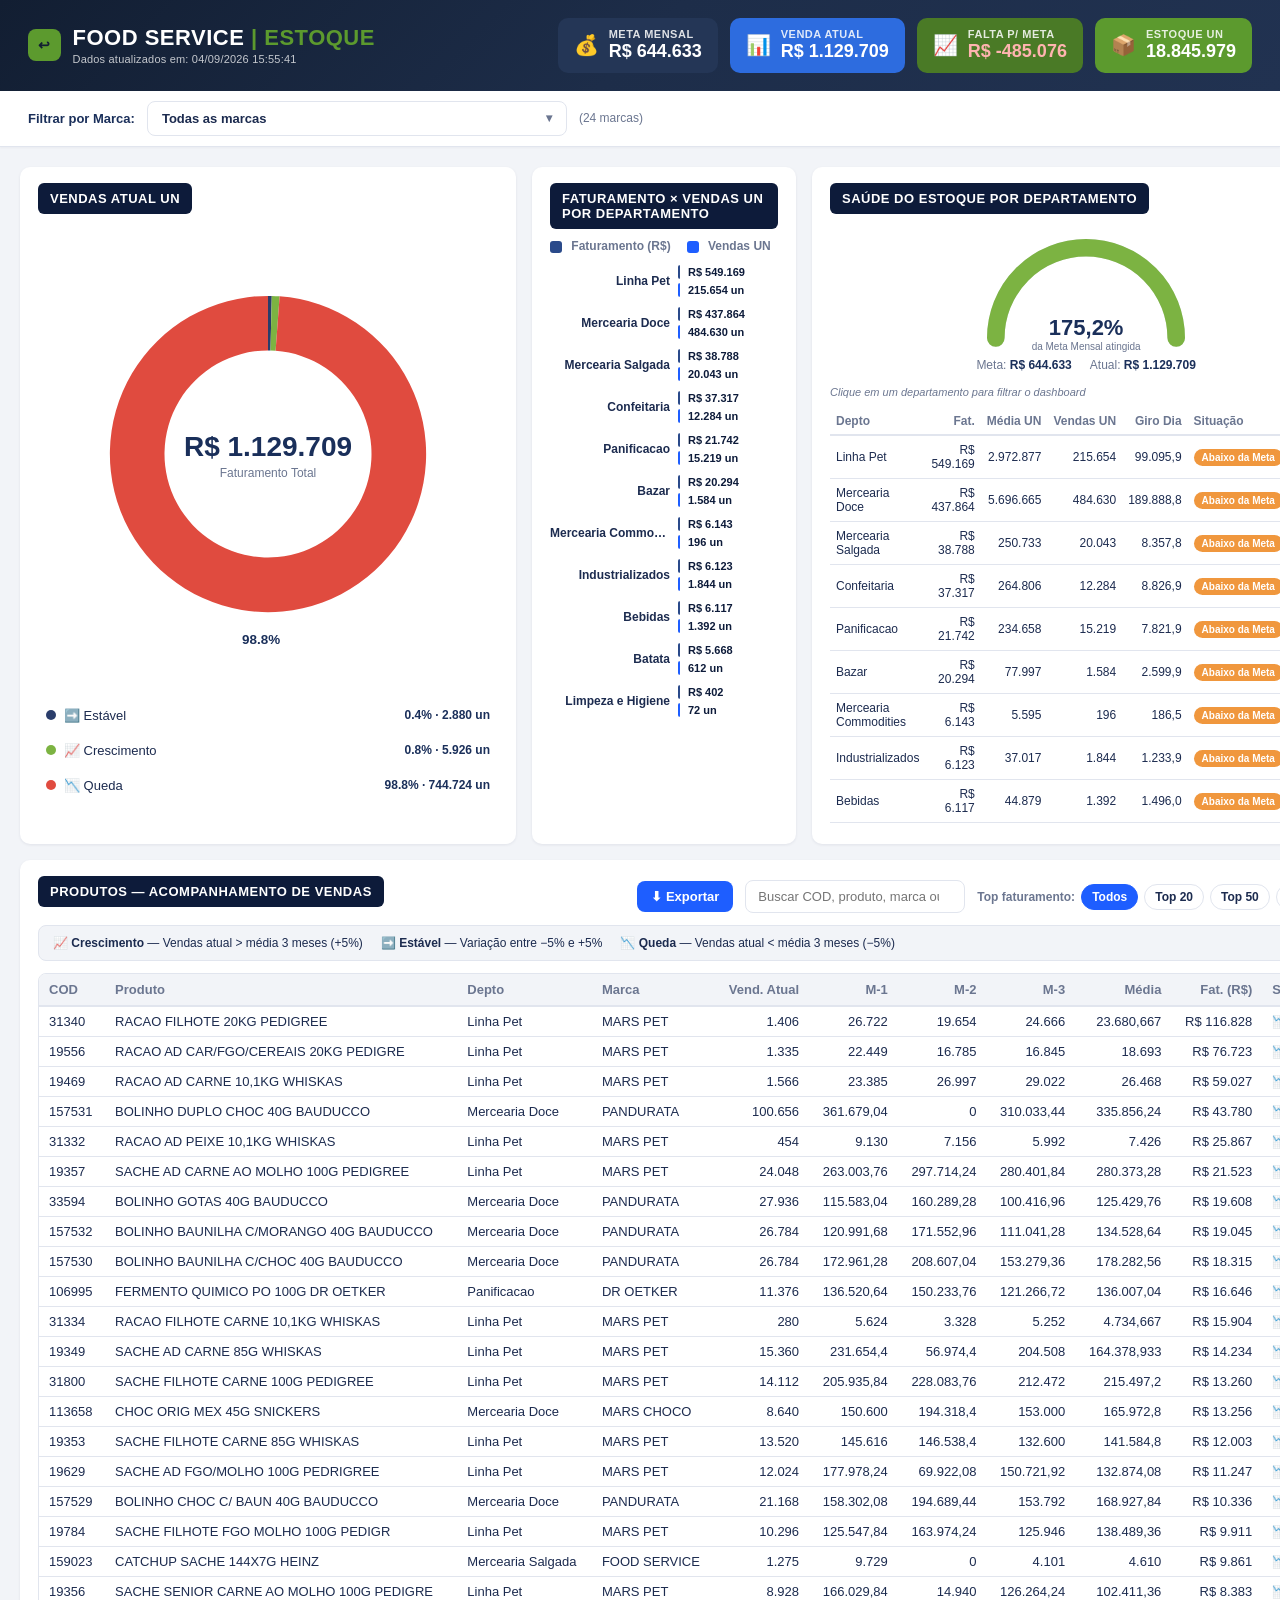
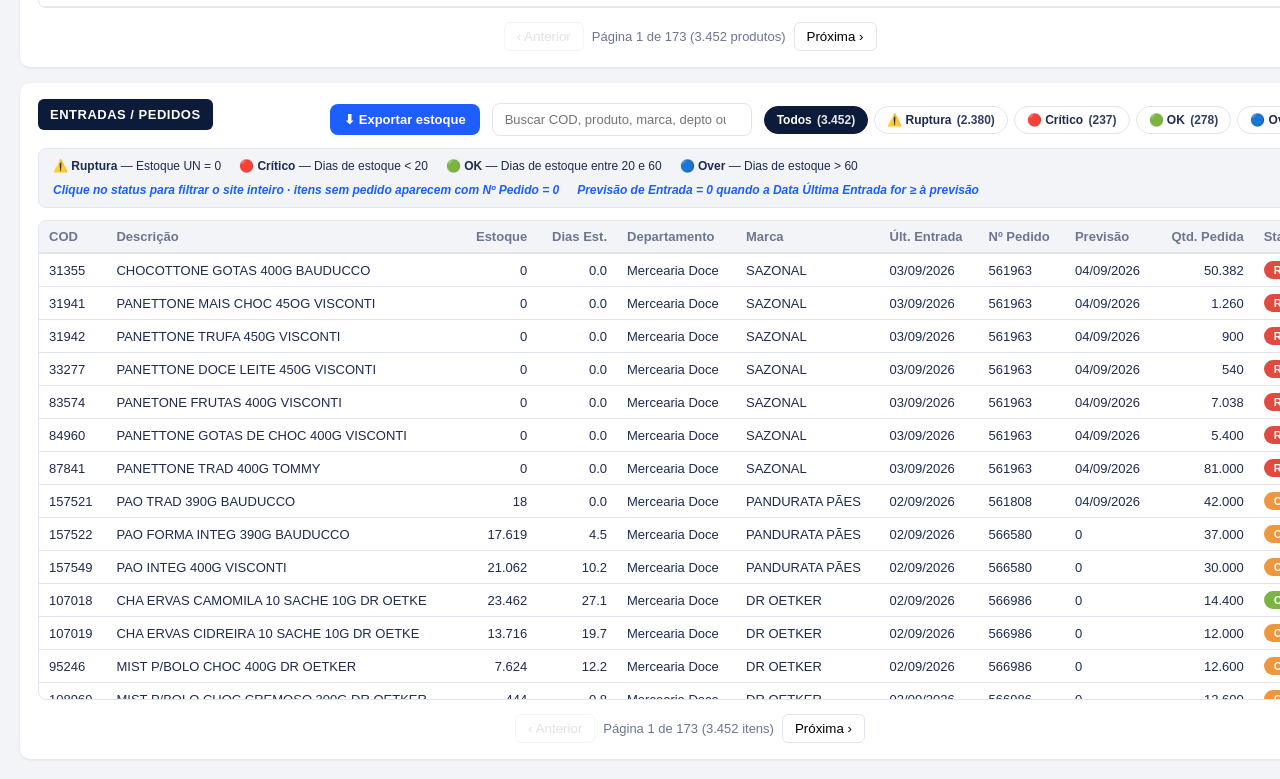
==== commit 60253698: "Add files via upload" ====
--- a/index.html
+++ b/index.html
@@ -3,54 +3,337 @@
 <head>
   <meta charset="UTF-8">
   <meta name="viewport" content="width=device-width, initial-scale=1.0">
-  <title>Delly's | Painéis de Estoque</title>
+  <title>Food Service | Controle de Estoque</title>
   <link rel="stylesheet" href="style.css">
+  <script>
+    (function () {
+      var v = Date.now();
+      document.write('<script src="data.js?v=' + v + '"><\/script>');
+      document.write('<script src="script.js?v=' + v + '"><\/script>');
+    })();
+  </script>
 </head>
 <body>
-  <div class="page">
-    <header class="brand-block">
-      <img
-        class="brand-logo"
-        src="assets/logo.webp"
-        onerror="this.src='assets/logo.png'"
-        alt="Delly's Food Service"
-        width="675"
-        height="563"
-      >
-      <p class="brand-tagline">PAINEL DE FOOD SERVICE E VAREJO</p>
-    </header>
-
-    <main class="panels">
-      <a class="card" href="food/index.html">
-        <div class="card-head">
-          <span class="icon icon-food">🍽️</span>
-          <span class="tag">Food Service</span>
-        </div>
-        <h2>Painel Food Service</h2>
-        <p>Meta, faturamento, status de vendas e entradas/pedidos.</p>
-        <ul>
-          <li>KPIs de meta e venda</li>
-          <li>Ruptura / Crítico / OK / Over</li>
-          <li>Tabela de entradas</li>
-        </ul>
-        <span class="cta">Abrir painel Food →</span>
-      </a>
-
-      <a class="card" href="varejo/index.html">
-        <div class="card-head">
-          <span class="icon icon-varejo">🏪</span>
-          <span class="tag">Varejo</span>
-        </div>
-        <h2>Painel Estoque Varejo</h2>
-        <p>Estoque por status, valor em estoque e pedidos em trânsito.</p>
-        <ul>
-          <li>Valor total de estoque</li>
-          <li>Filtros por marca e status</li>
-          <li>Pedidos em trânsito</li>
-        </ul>
-        <span class="cta">Abrir painel Varejo →</span>
-      </a>
-    </main>
-  </div>
+
+<header class="topbar">
+  <div class="topbar-head">
+    <div class="brand">
+      <a href="../index.html" class="brand-mark" title="Voltar ao início" style="text-decoration:none;">↩</a>
+      <div class="brand-text">
+        <h1>FOOD SERVICE <span class="accent">| ESTOQUE</span></h1>
+        <span class="data-updated" id="data-updated">Atualizado em: –</span>
+      </div>
+    </div>
+  </div>
+  <div class="kpi-row">
+    <div class="kpi kpi-meta">
+      <span class="kpi-icon">💰</span>
+      <div class="kpi-text">
+        <span class="kpi-label">META MENSAL</span>
+        <span class="kpi-value" id="kpi-meta-mensal">–</span>
+      </div>
+    </div>
+    <div class="kpi kpi-venda">
+      <span class="kpi-icon">📊</span>
+      <div class="kpi-text">
+        <span class="kpi-label">VENDA ATUAL</span>
+        <span class="kpi-value" id="kpi-venda-atual">–</span>
+      </div>
+    </div>
+    <div class="kpi kpi-falta">
+      <span class="kpi-icon">📈</span>
+      <div class="kpi-text">
+        <span class="kpi-label">FALTA P/ META</span>
+        <span class="kpi-value" id="kpi-falta-meta">–</span>
+      </div>
+    </div>
+    <div class="kpi kpi-estoque">
+      <span class="kpi-icon">📦</span>
+      <div class="kpi-text">
+        <span class="kpi-label">ESTOQUE UN</span>
+        <span class="kpi-value" id="kpi-estoque-un">–</span>
+      </div>
+    </div>
+  </div>
+</header>
+
+<div class="filter-bar">
+  <div class="filter-bar-inner">
+    <label class="filter-label">Filtrar por Marca:</label>
+    <div class="ms-dropdown" id="marca-dropdown">
+      <button type="button" class="ms-toggle" id="marca-toggle" aria-haspopup="listbox" aria-expanded="false">
+        <span id="marca-toggle-text">Todas as marcas</span>
+        <span class="ms-arrow">▾</span>
+      </button>
+      <div class="ms-panel" id="marca-panel" hidden>
+        <div class="ms-search-wrap">
+          <input type="search" id="marca-search" placeholder="Buscar marca..." autocomplete="off">
+        </div>
+        <div class="ms-actions">
+          <button type="button" id="marca-select-all">Selecionar todas</button>
+          <button type="button" id="marca-clear">Limpar</button>
+        </div>
+        <ul class="ms-list" id="marca-list" role="listbox" aria-multiselectable="true"></ul>
+      </div>
+    </div>
+    <span class="filter-hint" id="marca-hint"></span>
+    <button type="button" id="clear-dept-filter" class="clear-dept-btn" hidden>✕ Limpar departamento</button>
+  </div>
+</div>
+
+<!-- Abas mobile (pills) -->
+<nav class="mobile-tabs" id="mobile-tabs" aria-label="Seções do painel">
+  <button type="button" class="mobile-tab active" data-tab="faturamento">📊 Faturamento</button>
+  <button type="button" class="mobile-tab" data-tab="estoque">📦 Estoque</button>
+</nav>
+
+<main class="grid">
+
+  <section class="panel panel-donut" data-mobile-tab="faturamento">
+    <h2>VENDAS ATUAL UN</h2>
+    <div class="donut-wrap donut-lg">
+      <svg id="donut" viewBox="0 0 480 480"></svg>
+      <div class="donut-center">
+        <span id="donut-total">0</span>
+        <small>Faturamento Total</small>
+      </div>
+    </div>
+    <ul class="legend" id="donut-legend"></ul>
+    <button type="button" id="clear-vendas-filter" class="clear-dept-btn clear-vendas-btn" hidden>✕ Limpar filtro de vendas</button>
+  </section>
+
+  <section class="panel panel-bars" data-mobile-tab="faturamento">
+    <h2>FATURAMENTO × VENDAS UN POR DEPARTAMENTO</h2>
+    <div class="cluster-legend">
+      <span><i class="leg-fat"></i> Faturamento (R$)</span>
+      <span><i class="leg-vend"></i> Vendas UN</span>
+    </div>
+    <div class="cluster-bars" id="dept-bars"></div>
+  </section>
+
+  <section class="panel panel-gauge" data-mobile-tab="both">
+    <h2 id="saude-title">SAÚDE DO ESTOQUE POR DEPARTAMENTO</h2>
+
+    <!-- Modo Faturamento / desktop: meta mensal -->
+    <div class="gauge-mode gauge-mode-meta" id="gauge-mode-meta">
+      <div class="meta-gauge-wrap">
+        <svg id="meta-gauge" viewBox="0 0 200 115"></svg>
+        <div class="meta-gauge-center">
+          <span id="meta-gauge-pct">0%</span>
+          <small>da Meta Mensal atingida</small>
+        </div>
+      </div>
+      <div class="meta-gauge-legend">
+        <span>Meta: <strong id="meta-gauge-meta">R$ 0</strong></span>
+        <span>Atual: <strong id="meta-gauge-atual">R$ 0</strong></span>
+      </div>
+    </div>
+
+    <!-- Modo Estoque (mobile): medidor por status -->
+    <div class="gauge-mode gauge-mode-status" id="gauge-mode-status" hidden>
+      <div class="status-meter-wrap">
+        <div class="status-meter" id="status-meter" role="img" aria-label="Distribuição por status de estoque"></div>
+        <div class="status-meter-total" id="status-meter-total">0 itens</div>
+      </div>
+      <ul class="status-meter-legend" id="status-meter-legend"></ul>
+    </div>
+
+    <p class="click-hint">Clique em um departamento para filtrar o dashboard</p>
+    <div class="table-scroll dept-scroll">
+      <table class="status-table dept-health-table" id="dept-health-table">
+        <thead>
+          <tr>
+            <th>Depto</th>
+            <th class="num col-fat">Fat.</th>
+            <th class="num col-hide-tablet">Média UN</th>
+            <th class="num col-hide-tablet">Vendas UN</th>
+            <th class="num col-hide-tablet">Giro Dia</th>
+            <th>Situação</th>
+            <th class="num col-pct">% Meta</th>
+          </tr>
+        </thead>
+        <tbody></tbody>
+      </table>
+    </div>
+    <!-- Lista curta só no mobile -->
+    <ul class="dept-health-mobile" id="dept-health-mobile" hidden></ul>
+  </section>
+
+  <section class="panel panel-table" data-mobile-tab="faturamento">
+    <div class="table-toolbar">
+      <h2>PRODUTOS — ACOMPANHAMENTO DE VENDAS</h2>
+      <div class="toolbar-controls">
+        <button type="button" class="btn-export" id="btn-export">⬇ Exportar</button>
+        <input type="search" id="search-box" placeholder="Buscar COD, produto, marca ou depto...">
+        <div class="top-filters" id="top-filters">
+          <span class="top-label">Top faturamento:</span>
+          <button type="button" class="chip-top active" data-top="0">Todos</button>
+          <button type="button" class="chip-top" data-top="20">Top 20</button>
+          <button type="button" class="chip-top" data-top="50">Top 50</button>
+          <button type="button" class="chip-top" data-top="100">Top 100</button>
+        </div>
+      </div>
+    </div>
+
+    <div class="status-rules vendas-rules">
+      <span class="rule-item"><strong>📈 Crescimento</strong> — Vendas atual &gt; média 3 meses (+5%)</span>
+      <span class="rule-item"><strong>➡️ Estável</strong> — Variação entre −5% e +5%</span>
+      <span class="rule-item"><strong>📉 Queda</strong> — Vendas atual &lt; média 3 meses (−5%)</span>
+    </div>
+
+    <div class="table-scroll product-scroll">
+      <table class="product-table">
+        <thead>
+          <tr>
+            <th data-key="cod" class="col-cod">COD</th>
+            <th data-key="descricao">Produto</th>
+            <th data-key="departamento" class="col-hide-mobile">Depto</th>
+            <th data-key="marca" class="col-hide-mobile">Marca</th>
+            <th data-key="vendas_un" class="num">Vend. Atual</th>
+            <th data-key="vendas_m1_un" class="num col-hide-tablet">M-1</th>
+            <th data-key="vendas_m2_un" class="num col-hide-tablet">M-2</th>
+            <th data-key="vendas_m3_un" class="num col-hide-tablet">M-3</th>
+            <th data-key="media_mensal_un" class="num col-hide-tablet">Média</th>
+            <th data-key="faturamento" class="num col-hide-mobile">Fat. (R$)</th>
+            <th data-key="status_vendas">Status</th>
+          </tr>
+        </thead>
+        <tbody id="product-tbody"></tbody>
+      </table>
+    </div>
+
+    <div class="pagination" id="pagination"></div>
+  </section>
+
+  <section class="panel panel-table panel-entrada" data-mobile-tab="estoque">
+    <div class="table-toolbar">
+      <h2>ENTRADAS / PEDIDOS</h2>
+      <div class="toolbar-controls">
+        <button type="button" class="btn-export" id="btn-export-entrada">⬇ Exportar estoque</button>
+        <input type="search" id="search-entrada" placeholder="Buscar COD, produto, marca, depto ou nº pedido...">
+        <div class="status-filters" id="entrada-status-filters">
+          <button class="chip chip-all active" data-status="Todos">Todos <span class="chip-count" id="count-Todos"></span></button>
+          <button class="chip chip-ruptura" data-status="Ruptura">⚠️ Ruptura <span class="chip-count" id="count-Ruptura"></span></button>
+          <button class="chip chip-critico" data-status="Critico">🔴 Crítico <span class="chip-count" id="count-Critico"></span></button>
+          <button class="chip chip-ok" data-status="OK">🟢 OK <span class="chip-count" id="count-OK"></span></button>
+          <button class="chip chip-over" data-status="Over">🔵 Over <span class="chip-count" id="count-Over"></span></button>
+        </div>
+      </div>
+    </div>
+
+    <div class="status-rules">
+      <span class="rule-item"><strong>⚠️ Ruptura</strong> — Estoque UN = 0</span>
+      <span class="rule-item"><strong>🔴 Crítico</strong> — Dias de estoque &lt; 20</span>
+      <span class="rule-item"><strong>🟢 OK</strong> — Dias de estoque entre 20 e 60</span>
+      <span class="rule-item"><strong>🔵 Over</strong> — Dias de estoque &gt; 60</span>
+      <span class="rule-item rule-hint">Clique no status para filtrar o site inteiro · itens sem pedido aparecem com Nº Pedido = 0</span>
+      <span class="rule-item rule-hint">Previsão de Entrada = 0 quando a Data Última Entrada for ≥ à previsão</span>
+    </div>
+
+    <div class="table-scroll product-scroll entrada-scroll">
+      <table class="product-table entrada-table">
+        <thead>
+          <tr>
+            <th data-ekey="cod" class="col-cod">COD</th>
+            <th data-ekey="descricao">Descrição</th>
+            <th data-ekey="estoque_un" class="num">Estoque</th>
+            <th data-ekey="dias_estoque_un" class="num col-hide-tablet">Dias Est.</th>
+            <th data-ekey="departamento" class="col-hide-tablet">Departamento</th>
+            <th data-ekey="marca" class="col-hide-tablet">Marca</th>
+            <th data-ekey="data_ultima_entrada" class="col-hide-tablet">Últ. Entrada</th>
+            <th data-ekey="numero_pedido">Nº Pedido</th>
+            <th data-ekey="previsao_entrada">Previsão</th>
+            <th data-ekey="qtd_pedida" class="num col-hide-mobile">Qtd. Pedida</th>
+            <th data-ekey="status">Status</th>
+          </tr>
+        </thead>
+        <tbody id="entrada-tbody"></tbody>
+      </table>
+    </div>
+
+    <div class="pagination" id="entrada-pagination"></div>
+  </section>
+
+</main>
+
+<!-- Modal exportar produtos -->
+<div class="modal-overlay" id="export-modal" hidden>
+  <div class="modal" role="dialog" aria-labelledby="export-title">
+    <div class="modal-header">
+      <h3 id="export-title">Exportar produtos</h3>
+      <button type="button" class="modal-close" id="export-close" aria-label="Fechar">✕</button>
+    </div>
+    <div class="modal-body">
+      <p class="modal-hint">Sempre ordenado por faturamento (maior → menor). Usa os filtros de marca/departamento ativos no site.</p>
+
+      <label class="modal-label">Quantidade (Top)</label>
+      <div class="modal-options" id="export-top">
+        <label><input type="radio" name="export-top" value="20" checked> Top 20</label>
+        <label><input type="radio" name="export-top" value="50"> Top 50</label>
+        <label><input type="radio" name="export-top" value="100"> Top 100</label>
+        <label><input type="radio" name="export-top" value="0"> Todos</label>
+      </div>
+
+      <label class="modal-label">Status <small style="font-weight:500;color:var(--text-muted)">(pode marcar vários)</small></label>
+      <div class="modal-options modal-options-multi" id="export-status">
+        <label><input type="checkbox" name="export-status" value="Todos" checked class="export-status-all"> Todos</label>
+        <label><input type="checkbox" name="export-status" value="Ruptura" class="export-status-item"> ⚠️ Ruptura</label>
+        <label><input type="checkbox" name="export-status" value="Critico" class="export-status-item"> 🔴 Crítico</label>
+        <label><input type="checkbox" name="export-status" value="OK" class="export-status-item"> 🟢 OK</label>
+        <label><input type="checkbox" name="export-status" value="Over" class="export-status-item"> 🔵 Over</label>
+      </div>
+
+      <label class="modal-label">Formato</label>
+      <div class="modal-options" id="export-format">
+        <label><input type="radio" name="export-format" value="csv" checked> CSV (Excel)</label>
+        <label><input type="radio" name="export-format" value="xlsx"> Excel (.xls)</label>
+      </div>
+    </div>
+    <div class="modal-footer">
+      <button type="button" class="btn-secondary" id="export-cancel">Cancelar</button>
+      <button type="button" class="btn-primary" id="export-confirm">Baixar arquivo</button>
+    </div>
+  </div>
+</div>
+
+<!-- Modal exportar ENTRADAS / ESTOQUE -->
+<div class="modal-overlay" id="export-entrada-modal" hidden>
+  <div class="modal" role="dialog" aria-labelledby="export-entrada-title">
+    <div class="modal-header">
+      <h3 id="export-entrada-title">Exportar estoque / entradas</h3>
+      <button type="button" class="modal-close" id="export-entrada-close" aria-label="Fechar">✕</button>
+    </div>
+    <div class="modal-body">
+      <p class="modal-hint">Usa os filtros de marca/departamento/busca ativos. Previsão = 0 quando a última entrada for ≥ à previsão.</p>
+
+      <label class="modal-label">Status de estoque <small style="font-weight:500;color:var(--text-muted)">(pode marcar vários)</small></label>
+      <div class="modal-options modal-options-multi" id="export-entrada-status">
+        <label><input type="checkbox" name="export-entrada-status" value="Todos" checked class="export-status-all"> Todos</label>
+        <label><input type="checkbox" name="export-entrada-status" value="Ruptura" class="export-status-item"> ⚠️ Ruptura</label>
+        <label><input type="checkbox" name="export-entrada-status" value="Critico" class="export-status-item"> 🔴 Crítico</label>
+        <label><input type="checkbox" name="export-entrada-status" value="OK" class="export-status-item"> 🟢 OK</label>
+        <label><input type="checkbox" name="export-entrada-status" value="Over" class="export-status-item"> 🔵 Over</label>
+      </div>
+
+      <label class="modal-label">Pedido</label>
+      <div class="modal-options" id="export-entrada-pedido">
+        <label><input type="radio" name="export-entrada-pedido" value="todos" checked> Todos (com e sem pedido)</label>
+        <label><input type="radio" name="export-entrada-pedido" value="com"> Somente com nº pedido</label>
+        <label><input type="radio" name="export-entrada-pedido" value="sem"> Somente sem pedido (0)</label>
+      </div>
+
+      <label class="modal-label">Formato</label>
+      <div class="modal-options" id="export-entrada-format">
+        <label><input type="radio" name="export-entrada-format" value="csv" checked> CSV (Excel)</label>
+        <label><input type="radio" name="export-entrada-format" value="xlsx"> Excel (.xls)</label>
+      </div>
+    </div>
+    <div class="modal-footer">
+      <button type="button" class="btn-secondary" id="export-entrada-cancel">Cancelar</button>
+      <button type="button" class="btn-primary" id="export-entrada-confirm">Baixar arquivo</button>
+    </div>
+  </div>
+</div>
+
 </body>
 </html>
--- a/style.css
+++ b/style.css
@@ -1,278 +1,1372 @@
-/* Hub Delly's — logo grande + tagline + 2 cards
-   Paleta 1 · 100vh · sem scroll · responsivo */
-
 :root {
-  --bg: #F4F7FB;
-  --bg-2: #E8F0FE;
-  --bg-3: #F7FBF4;
-  --text: #1C2B4F;
-  --text-muted: #6B7690;
-  --navy: #1A2F5A;
-  --navy-2: #243B6B;
-  --blue-soft: #A8C5F0;
-  --green: #5C9A2E;
-  --green-b: #7CB342;
-  --green-lime: #9CCC65;
-  --white: #FFFFFF;
-  --radius: 16px;
-}
-
-* { box-sizing: border-box; margin: 0; padding: 0; }
-
-html, body {
+  --navy-deep: #0d1b3a;
+  --navy: #1a2f5a;
+  --navy-light: #2a4a8a;
+  --blue: #1e5eff;
+  --blue-mid: #3b7ddd;
+  --blue-soft: #5b9cf5;
+  --blue-pale: #e8f0fe;
+  --green: #7cb342;
+  --green-dark: #5a8c2c;
+  --red: #e04b3f;
+  --orange: #f0973d;
+  --grey-bg: #f2f4f8;
+  --grey-line: #e1e5ee;
+  --text-dark: #1c2b4f;
+  --text-muted: #6b7690;
+  --white: #ffffff;
+  --radius: 10px;
+}
+
+* { box-sizing: border-box; }
+
+html {
+  width: 100%;
+  overflow-x: hidden;
+}
+
+body {
+  margin: 0;
+  font-family: "Segoe UI", Roboto, Arial, sans-serif;
+  background: var(--grey-bg);
+  color: var(--text-dark);
+  width: 100%;
+  overflow-x: hidden;
+  position: relative;
+}
+
+.topbar {
+  background: linear-gradient(135deg, #121E32, #1D2D49 50%, #213251);
+  padding: 18px 28px;
+  display: flex;
+  align-items: center;
+  justify-content: space-between;
+  flex-wrap: wrap;
+  gap: 16px;
+}
+.topbar-head {
+  display: flex;
+  align-items: center;
+  gap: 12px;
+}
+
+/* Hamburger, pills e drawer só no mobile */
+.menu-toggle,
+.mobile-tabs,
+.drawer-overlay,
+.mobile-drawer {
+  display: none;
+}
+
+.brand { display: flex; align-items: center; gap: 12px; }
+.brand-text { display: flex; flex-direction: column; gap: 2px; }
+
+.brand-mark {
+  background: #5C9A2E;
+  color: #121E32;
+  font-weight: 800;
+  font-size: 14px;
+  padding: 8px 10px;
+  border-radius: 8px;
+  letter-spacing: 0.5px;
+}
+
+.brand h1 {
+  color: var(--white);
+  font-size: 22px;
+  letter-spacing: 0.5px;
+  margin: 0;
+  font-weight: 800;
+}
+.brand h1 .accent { color: #5C9A2E; }
+
+.data-updated {
+  font-size: 11px;
+  color: rgba(255, 255, 255, 0.75);
+  font-weight: 500;
+  letter-spacing: 0.2px;
+}
+
+.kpi-row { display: flex; gap: 12px; flex-wrap: wrap; }
+
+.kpi {
+  display: flex;
+  align-items: center;
+  gap: 10px;
+  padding: 10px 16px;
+  border-radius: var(--radius);
+  min-width: 130px;
+  color: var(--white);
+}
+.kpi-icon { font-size: 20px; }
+.kpi-text { display: flex; flex-direction: column; line-height: 1.2; }
+.kpi-label { font-size: 11px; font-weight: 700; opacity: 0.85; letter-spacing: 0.5px; }
+.kpi-value { font-size: 18px; font-weight: 800; }
+
+/* KPIs — paleta atualizada */
+.kpi-meta { background: #243656; }
+.kpi-venda { background: #2D6CDF; }
+.kpi-falta { background: #4A7A26; }
+.kpi-estoque { background: #5C9A2E; }
+
+.filter-bar {
+  background: var(--white);
+  border-bottom: 1px solid var(--grey-line);
+  padding: 10px 28px;
+  box-shadow: 0 1px 2px rgba(20, 30, 60, 0.04);
+}
+.filter-bar-inner {
+  display: flex;
+  align-items: center;
+  gap: 12px;
+  flex-wrap: wrap;
+}
+.filter-label {
+  font-size: 13px;
+  font-weight: 700;
+  color: var(--navy);
+  white-space: nowrap;
+}
+.filter-hint { font-size: 12px; color: var(--text-muted); }
+
+.clear-dept-btn {
+  padding: 7px 12px;
+  border: 1px solid var(--blue);
+  background: var(--blue-pale);
+  color: var(--blue);
+  border-radius: 8px;
+  font-size: 12px;
+  font-weight: 700;
+  cursor: pointer;
+}
+.clear-dept-btn:hover {
+  background: var(--blue);
+  color: var(--white);
+}
+
+.ms-dropdown {
+  position: relative;
+  min-width: 260px;
+  max-width: 420px;
+  flex: 1;
+}
+.ms-toggle {
+  width: 100%;
+  display: flex;
+  align-items: center;
+  justify-content: space-between;
+  gap: 8px;
+  padding: 9px 14px;
+  border: 1px solid var(--grey-line);
+  border-radius: 8px;
+  background: var(--white);
+  color: var(--text-dark);
+  font-size: 13px;
+  font-weight: 600;
+  cursor: pointer;
+  text-align: left;
+}
+.ms-toggle:hover { border-color: var(--navy-light); }
+.ms-toggle[aria-expanded="true"] {
+  border-color: var(--blue);
+  box-shadow: 0 0 0 2px rgba(30, 94, 255, 0.15);
+}
+.ms-arrow { color: var(--text-muted); font-size: 12px; }
+
+.ms-panel {
+  position: absolute;
+  top: calc(100% + 4px);
+  left: 0;
+  right: 0;
+  min-width: 280px;
+  max-height: 360px;
+  background: var(--white);
+  border: 1px solid var(--grey-line);
+  border-radius: 10px;
+  box-shadow: 0 8px 24px rgba(20, 30, 60, 0.12);
+  z-index: 100;
+  display: flex;
+  flex-direction: column;
+  overflow: hidden;
+}
+.ms-panel[hidden] { display: none !important; }
+
+.ms-search-wrap {
+  padding: 10px 10px 6px;
+  border-bottom: 1px solid var(--grey-line);
+}
+.ms-search-wrap input {
+  width: 100%;
+  padding: 8px 10px;
+  border: 1px solid var(--grey-line);
+  border-radius: 6px;
+  font-size: 13px;
+}
+.ms-actions {
+  display: flex;
+  gap: 8px;
+  padding: 8px 10px;
+  border-bottom: 1px solid var(--grey-line);
+}
+.ms-actions button {
+  flex: 1;
+  padding: 6px 8px;
+  border: 1px solid var(--grey-line);
+  border-radius: 6px;
+  background: var(--grey-bg);
+  font-size: 12px;
+  font-weight: 600;
+  color: var(--navy);
+  cursor: pointer;
+}
+.ms-actions button:hover {
+  background: var(--navy-deep);
+  color: var(--white);
+  border-color: var(--navy-deep);
+}
+.ms-list {
+  list-style: none;
+  margin: 0;
+  padding: 6px 0;
+  overflow-y: auto;
+  max-height: 260px;
+}
+.ms-item label {
+  display: flex;
+  align-items: center;
+  gap: 10px;
+  padding: 7px 14px;
+  cursor: pointer;
+  font-size: 13px;
+  color: var(--text-dark);
+}
+.ms-item label:hover { background: #f0f4fb; }
+.ms-item input[type="checkbox"] {
+  width: 15px;
+  height: 15px;
+  accent-color: var(--blue);
+  flex-shrink: 0;
+}
+
+.grid {
+  display: grid;
+  grid-template-columns: 1.15fr 1.4fr 1.25fr;
+  gap: 16px;
+  padding: 20px;
+}
+
+.panel {
+  background: var(--white);
+  border-radius: var(--radius);
+  padding: 16px 18px;
+  box-shadow: 0 1px 3px rgba(20, 30, 60, 0.08);
+}
+
+.panel h2 {
+  font-size: 13px;
+  letter-spacing: 0.5px;
+  margin: 0 0 10px;
+  font-weight: 800;
+  background: var(--navy-deep);
+  color: var(--white);
+  padding: 8px 12px;
+  border-radius: 6px;
+  display: inline-block;
+}
+
+.click-hint {
+  margin: 0 0 10px;
+  font-size: 11px;
+  color: var(--text-muted);
+  font-style: italic;
+}
+
+.panel-table { grid-column: 1 / -1; }
+
+/* Donut grande */
+.donut-wrap {
+  position: relative;
+  width: 240px;
+  margin: 0 auto;
+}
+.donut-wrap.donut-lg {
+  width: 460px;
+  max-width: 100%;
+}
+#donut { width: 100%; height: auto; }
+.donut-center {
+  position: absolute;
+  top: 50%; left: 50%;
+  transform: translate(-50%, -50%);
+  text-align: center;
+  line-height: 1.1;
+  pointer-events: none;
+}
+.donut-center span {
+  display: block;
+  font-size: 28px;
+  font-weight: 800;
+  color: var(--navy);
+}
+.donut-center small { color: var(--text-muted); font-size: 12px; }
+.donut-pct-label {
+  font-size: 14px;
+  font-weight: 800;
+  fill: var(--navy);
+}
+
+.legend { list-style: none; padding: 0; margin: 14px 0 0; display: flex; flex-direction: column; gap: 8px; }
+.legend li { display: flex; align-items: center; gap: 8px; font-size: 13px; }
+.legend li.legend-item {
+  cursor: pointer;
+  padding: 6px 8px;
+  border-radius: 8px;
+  transition: background 0.15s;
+}
+.legend li.legend-item:hover { background: #f0f4fb; }
+.legend li.legend-item.active {
+  background: var(--blue-pale);
+  outline: 2px solid var(--blue);
+  outline-offset: -2px;
+  font-weight: 700;
+}
+.legend .dot { width: 10px; height: 10px; border-radius: 50%; display: inline-block; flex-shrink: 0; }
+.legend .lg-label { flex: 1; }
+.legend .lg-value { font-weight: 700; color: var(--navy); white-space: nowrap; font-size: 12px; }
+
+.donut-slice { transition: opacity 0.2s; }
+.donut-slice:hover { opacity: 0.85; }
+
+.clear-vendas-btn:not([hidden]) { margin: 10px auto 0; display: block; }
+
+/* Gauge de % da Meta */
+.meta-gauge-wrap {
+  position: relative;
+  width: 220px;
+  margin: 4px auto 4px;
+}
+#meta-gauge { width: 100%; height: auto; display: block; }
+.meta-gauge-center {
+  position: absolute;
+  bottom: 2px;
+  left: 50%;
+  transform: translateX(-50%);
+  text-align: center;
+  pointer-events: none;
+}
+.meta-gauge-center span { display: block; font-size: 22px; font-weight: 800; color: var(--navy); }
+.meta-gauge-center small { display: block; font-size: 10px; color: var(--text-muted); }
+.meta-gauge-legend {
+  display: flex;
+  justify-content: center;
+  gap: 18px;
+  font-size: 12px;
+  color: var(--text-muted);
+  margin-bottom: 14px;
+}
+.meta-gauge-legend strong { color: var(--navy); }
+
+.cluster-legend {
+  display: flex;
+  gap: 16px;
+  margin-bottom: 12px;
+  font-size: 12px;
+  font-weight: 600;
+  color: var(--text-muted);
+}
+.cluster-legend i {
+  display: inline-block;
+  width: 12px;
+  height: 12px;
+  border-radius: 3px;
+  margin-right: 6px;
+  vertical-align: middle;
+}
+.leg-fat { background: var(--navy-light); }
+.leg-vend { background: var(--blue); }
+
+.panel-bars {
+  display: flex;
+  flex-direction: column;
+  min-height: 0;
+}
+.cluster-bars {
+  display: flex;
+  flex-direction: column;
+  gap: 10px;
+  /* sem barra de rolagem — preenche o painel */
+  overflow: visible;
+  padding-right: 0;
+}
+.empty-bars {
+  margin: 12px 0;
+  font-size: 13px;
+  color: var(--text-muted);
+  font-style: italic;
+}
+
+.cluster-row {
+  display: grid;
+  grid-template-columns: 120px 1fr;
+  gap: 8px;
+  align-items: center;
+  font-size: 12px;
+}
+.cluster-label {
+  font-weight: 600;
+  color: var(--text-dark);
+  text-align: right;
+  overflow: hidden;
+  text-overflow: ellipsis;
+  white-space: nowrap;
+}
+.cluster-tracks { display: flex; flex-direction: column; gap: 4px; }
+.cluster-track-outer {
+  display: flex;
+  align-items: center;
+  gap: 8px;
+  min-width: 0;
+}
+.cluster-track {
+  flex: 1;
+  min-width: 0;
+  background: var(--grey-line);
+  border-radius: 4px;
+  height: 14px;
+  overflow: hidden;
+}
+.cluster-fill {
   height: 100%;
+  border-radius: 4px 0 0 4px;
+  min-width: 2px;
+  transition: width 0.35s ease;
+}
+.cluster-fill.fat { background: var(--navy-light); }
+.cluster-fill.vend { background: var(--blue); }
+.cluster-val-ext {
+  flex-shrink: 0;
+  font-size: 11px;
+  font-weight: 700;
+  color: var(--navy-deep);
+  white-space: nowrap;
+  min-width: 90px;
+  text-align: left;
+}
+
+.dept-scroll { max-height: 420px; overflow: auto; }
+.dept-health-table { width: 100%; border-collapse: collapse; font-size: 12px; }
+.dept-health-table th {
+  text-align: left;
+  color: var(--text-muted);
+  font-weight: 700;
+  padding: 6px 6px;
+  border-bottom: 2px solid var(--grey-line);
+  position: sticky;
+  top: 0;
+  background: var(--white);
+  white-space: nowrap;
+  z-index: 1;
+}
+.dept-health-table th.num, .dept-health-table td.num { text-align: right; }
+.dept-health-table td { padding: 7px 6px; border-bottom: 1px solid var(--grey-line); }
+.dept-row { cursor: pointer; transition: background 0.15s; }
+.dept-row:hover { background: #eef3fc; }
+.dept-row.row-active {
+  background: #d6e4ff;
+  outline: 2px solid var(--blue);
+  outline-offset: -2px;
+}
+
+.sit-badge {
+  padding: 3px 8px;
+  border-radius: 10px;
+  font-size: 10px;
+  font-weight: 700;
+  color: var(--white);
+  display: inline-block;
+  white-space: nowrap;
+}
+.sit-bateu { background: var(--green); }
+.sit-andamento { background: var(--blue); }
+.sit-abaixo { background: var(--orange); }
+.sit-sem { background: var(--red); }
+
+.table-toolbar {
+  display: flex;
+  justify-content: space-between;
+  align-items: center;
+  flex-wrap: wrap;
+  gap: 12px;
+  margin-bottom: 8px;
+}
+.toolbar-controls { display: flex; gap: 12px; align-items: center; flex-wrap: wrap; }
+
+#search-box {
+  padding: 8px 12px;
+  border: 1px solid var(--grey-line);
+  border-radius: 8px;
+  font-size: 13px;
+  min-width: 220px;
+}
+
+.btn-export {
+  padding: 8px 14px;
+  border: none;
+  border-radius: 8px;
+  background: var(--blue);
+  color: var(--white);
+  font-size: 13px;
+  font-weight: 700;
+  cursor: pointer;
+}
+.btn-export:hover { background: #1548d4; }
+
+.top-filters {
+  display: flex;
+  align-items: center;
+  gap: 6px;
+  flex-wrap: wrap;
+}
+.top-label {
+  font-size: 12px;
+  font-weight: 700;
+  color: var(--text-muted);
+}
+.chip-top {
+  border: 1px solid var(--grey-line);
+  background: var(--white);
+  color: var(--text-dark);
+  padding: 5px 10px;
+  border-radius: 16px;
+  font-size: 12px;
+  font-weight: 600;
+  cursor: pointer;
+}
+.chip-top:hover { border-color: var(--blue); color: var(--blue); }
+.chip-top.active {
+  background: var(--blue);
+  color: var(--white);
+  border-color: var(--blue);
+}
+
+.status-filters { display: flex; gap: 6px; flex-wrap: wrap; }
+.chip {
+  border: 1px solid var(--grey-line);
+  background: var(--white);
+  color: var(--text-dark);
+  padding: 6px 12px;
+  border-radius: 20px;
+  font-size: 12px;
+  font-weight: 600;
+  cursor: pointer;
+}
+.chip-count { font-weight: 700; opacity: 0.9; margin-left: 2px; }
+.chip.active { background: var(--navy-deep); color: var(--white); border-color: var(--navy-deep); }
+.chip-ruptura.active { background: var(--red); border-color: var(--red); }
+.chip-critico.active { background: var(--orange); border-color: var(--orange); }
+.chip-ok.active { background: var(--green); border-color: var(--green); }
+.chip-over.active { background: var(--blue); border-color: var(--blue); }
+
+.status-rules {
+  display: flex;
+  flex-wrap: wrap;
+  gap: 10px 18px;
+  margin: 0 0 12px;
+  padding: 10px 14px;
+  background: var(--grey-bg);
+  border-radius: 8px;
+  border: 1px solid var(--grey-line);
+  font-size: 12px;
+  color: var(--text-dark);
+}
+.rule-item strong { font-weight: 700; }
+
+.table-scroll { overflow-x: auto; }
+.product-scroll {
+  overflow-x: auto;
+  border: 1px solid var(--grey-line);
+  border-radius: 8px;
+}
+
+.product-table { width: 100%; border-collapse: collapse; font-size: 13px; min-width: 960px; }
+.product-table th {
+  text-align: left;
+  background: var(--grey-bg);
+  color: var(--text-muted);
+  font-weight: 700;
+  padding: 8px 10px;
+  border-bottom: 2px solid var(--grey-line);
+  cursor: pointer;
+  white-space: nowrap;
+}
+.product-table th.num, .product-table td.num { text-align: right; }
+.product-table td { padding: 7px 10px; border-bottom: 1px solid var(--grey-line); }
+.product-table tbody tr:hover { background: #f7f9fc; }
+
+.pagination {
+  display: flex;
+  justify-content: center;
+  align-items: center;
+  gap: 8px;
+  margin-top: 14px;
+  font-size: 13px;
+}
+.pagination button {
+  border: 1px solid var(--grey-line);
+  background: var(--white);
+  padding: 6px 12px;
+  border-radius: 6px;
+  cursor: pointer;
+}
+.pagination button:disabled { opacity: 0.4; cursor: not-allowed; }
+.pagination span { color: var(--text-muted); }
+
+.status-badge {
+  padding: 3px 10px;
+  border-radius: 12px;
+  font-size: 11px;
+  font-weight: 700;
+  color: var(--white);
+  display: inline-block;
+  white-space: nowrap;
+}
+.status-Ruptura { background: var(--red); }
+.status-Critico { background: var(--orange); }
+.status-OK { background: var(--green); }
+.status-Over { background: var(--blue); }
+
+/* Modal export */
+.modal-overlay {
+  position: fixed;
+  inset: 0;
+  background: rgba(10, 20, 40, 0.45);
+  display: flex;
+  align-items: center;
+  justify-content: center;
+  z-index: 1000;
+  padding: 16px;
+}
+.modal-overlay[hidden] { display: none !important; }
+.modal {
+  background: var(--white);
+  border-radius: 12px;
+  width: 100%;
+  max-width: 440px;
+  box-shadow: 0 16px 48px rgba(10, 20, 40, 0.25);
   overflow: hidden;
-  font-family: "Segoe UI", Roboto, Arial, sans-serif;
-  color: var(--text);
-  background:
-    radial-gradient(ellipse 90% 50% at 50% 0%, rgba(45, 108, 223, 0.09) 0%, transparent 55%),
-    radial-gradient(ellipse 70% 40% at 100% 100%, rgba(92, 154, 46, 0.07) 0%, transparent 50%),
-    linear-gradient(180deg, var(--bg-2) 0%, var(--bg) 50%, var(--bg-3) 100%);
-  background-color: var(--bg);
-}
-
-.page {
-  height: 100vh;
-  height: 100dvh;
-  max-width: 920px;
-  margin: 0 auto;
-  padding: clamp(12px, 2.5vh, 28px) clamp(14px, 3vw, 28px);
-  display: flex;
-  flex-direction: column;
-  align-items: center;
-  justify-content: center;
-  gap: clamp(14px, 3vh, 28px);
-  overflow: hidden;
-}
-
-/* —— Marca —— */
-.brand-block {
-  display: flex;
-  flex-direction: column;
-  align-items: center;
-  text-align: center;
-  flex-shrink: 0;
+}
+.modal-header {
+  display: flex;
+  align-items: center;
+  justify-content: space-between;
+  padding: 14px 18px;
+  background: var(--navy-deep);
+  color: var(--white);
+}
+.modal-header h3 { margin: 0; font-size: 16px; }
+.modal-close {
+  background: transparent;
+  border: none;
+  color: var(--white);
+  font-size: 18px;
+  cursor: pointer;
+  opacity: 0.85;
+}
+.modal-close:hover { opacity: 1; }
+.modal-body { padding: 16px 18px; }
+.modal-hint {
+  margin: 0 0 14px;
+  font-size: 12px;
+  color: var(--text-muted);
+}
+.modal-label {
+  display: block;
+  font-size: 12px;
+  font-weight: 700;
+  color: var(--navy);
+  margin: 12px 0 6px;
+}
+.modal-options {
+  display: flex;
+  flex-wrap: wrap;
+  gap: 8px 14px;
+  font-size: 13px;
+}
+.modal-options label {
+  display: flex;
+  align-items: center;
+  gap: 6px;
+  cursor: pointer;
+}
+.modal-footer {
+  display: flex;
+  justify-content: flex-end;
   gap: 10px;
-}
-
-.brand-logo {
-  width: clamp(220px, 36vh, 380px);
-  height: auto;
-  display: block;
-  filter: drop-shadow(0 6px 18px rgba(28, 43, 79, 0.14));
-  user-select: none;
-  pointer-events: none;
-}
-
-.brand-tagline {
-  font-size: clamp(12px, 1.8vw, 15px);
-  font-weight: 800;
-  letter-spacing: 0.12em;
-  text-transform: uppercase;
-  color: var(--text);
-  line-height: 1.3;
-}
-
-/* —— Cards —— */
-.panels {
-  display: grid;
-  grid-template-columns: 1fr 1fr;
-  gap: clamp(12px, 2vw, 20px);
-  width: 100%;
-  max-width: 720px;
-  flex-shrink: 1;
-  min-height: 0;
-}
-
-.card {
-  display: flex;
+  padding: 12px 18px 16px;
+  border-top: 1px solid var(--grey-line);
+}
+.btn-secondary {
+  padding: 8px 14px;
+  border: 1px solid var(--grey-line);
+  border-radius: 8px;
+  background: var(--white);
+  font-weight: 600;
+  cursor: pointer;
+}
+.btn-primary {
+  padding: 8px 16px;
+  border: none;
+  border-radius: 8px;
+  background: var(--blue);
+  color: var(--white);
+  font-weight: 700;
+  cursor: pointer;
+}
+.btn-primary:hover { background: #1548d4; }
+
+
+/* Status de vendas SEM fundo colorido (só texto) */
+.vendas-text {
+  font-size: 12px;
+  font-weight: 700;
+  white-space: nowrap;
+}
+.vendas-Crescimento { color: #5a8c2c; }
+.vendas-Queda { color: #c0392b; }
+.vendas-Estavel { color: #2a3d6b; }
+.vendas-Sem\ Dados { color: #6b7690; }
+
+.vendas-rules .rule-item strong { font-weight: 700; }
+.rule-hint {
+  color: var(--blue);
+  font-style: italic;
+  font-weight: 600;
+}
+
+/* ENTRADAS / PEDIDOS */
+.panel-entrada { grid-column: 1 / -1; }
+.entrada-scroll { max-height: 480px; overflow: auto; }
+.entrada-table { min-width: 1180px; }
+.entrada-table th[data-ekey] { cursor: pointer; }
+#search-entrada {
+  padding: 8px 12px;
+  border: 1px solid var(--grey-line);
+  border-radius: 8px;
+  font-size: 13px;
+  min-width: 260px;
+  flex: 1;
+  max-width: 420px;
+}
+
+/* Lista curta de saúde (só mobile) */
+.dept-health-mobile {
+  list-style: none;
+  margin: 8px 0 0;
+  padding: 0;
+  display: none;
   flex-direction: column;
   gap: 6px;
-  padding: clamp(14px, 2.2vh, 22px) clamp(14px, 2vw, 20px);
-  background: linear-gradient(155deg, var(--navy-2) 0%, var(--navy) 100%);
-  border: 1px solid rgba(36, 59, 107, 0.45);
-  border-radius: var(--radius);
-  text-decoration: none;
-  color: var(--white);
-  box-shadow:
-    0 10px 28px rgba(28, 43, 79, 0.14),
-    0 2px 8px rgba(28, 43, 79, 0.08);
-  transition: transform 0.18s ease, border-color 0.18s ease, box-shadow 0.18s ease;
-  min-height: 0;
-}
-
-.card:hover {
-  transform: translateY(-4px);
-  border-color: rgba(124, 179, 66, 0.55);
-  box-shadow:
-    0 16px 36px rgba(28, 43, 79, 0.18),
-    0 0 0 1px rgba(92, 154, 46, 0.2),
-    0 4px 16px rgba(92, 154, 46, 0.1);
-}
-
-.card-head {
+}
+.dept-mobile-item {
   display: flex;
   align-items: center;
   justify-content: space-between;
+  gap: 12px;
+  padding: 10px 12px;
+  background: var(--grey-bg);
+  border: 1px solid var(--grey-line);
+  border-radius: 8px;
+  cursor: pointer;
+  transition: background 0.15s, outline 0.15s;
+}
+.dept-mobile-item:hover { background: #eef3fc; }
+.dept-mobile-item.active {
+  background: #d6e4ff;
+  outline: 2px solid var(--blue);
+  outline-offset: -2px;
+}
+.dept-mobile-left {
+  display: flex;
+  flex-direction: column;
+  align-items: flex-start;
+  gap: 3px;
+  min-width: 0;
+  flex: 1 1 auto;
+  overflow: hidden;
+}
+.dept-mobile-name {
+  display: block;
+  width: 100%;
+  font-size: 13px;
+  font-weight: 600;
+  color: var(--text-dark);
+  overflow: hidden;
+  text-overflow: ellipsis;
+  white-space: nowrap;
+  line-height: 1.25;
+}
+.dept-mobile-fat {
+  display: block;
+  width: 100%;
+  font-size: 12px;
+  font-weight: 700;
+  color: var(--navy);
+  line-height: 1.25;
+}
+.dept-mobile-item .sit-badge {
+  flex-shrink: 0;
+  align-self: center;
+}
+
+/* ========== TABLET (≤ 1100px) ========== */
+@media (max-width: 1100px) {
+  .grid { grid-template-columns: 1fr; }
+  .filter-bar { padding: 10px 16px; }
+  .ms-dropdown { min-width: 100%; max-width: 100%; }
+  .cluster-val-ext { min-width: 70px; font-size: 10px; }
+  .status-rules { flex-direction: column; gap: 6px; }
+  .donut-wrap.donut-lg { width: 320px; }
+  .meta-gauge-wrap { width: 190px; }
+
+  /* Barras: só faturamento */
+  .cluster-legend .leg-vend,
+  .cluster-legend span:last-child { display: none; }
+  .track-vend { display: none !important; }
+  .cluster-row { grid-template-columns: 100px 1fr; }
+  .panel-bars h2::after { content: none; }
+
+  /* Saúde: esconde colunas secundárias */
+  .col-hide-tablet { display: none !important; }
+
+  /* Tabelas mais leves */
+  .product-table { min-width: 640px; }
+  .entrada-table { min-width: 720px; }
+
+  .topbar { padding: 14px 16px; }
+  .kpi { min-width: 110px; padding: 8px 12px; }
+  .kpi-value { font-size: 16px; }
+}
+
+/* ========== MOBILE (≤ 768px) — incl. 540–590px ========== */
+@media (max-width: 768px) {
+  /* Mesma margem lateral em header, filtro e cards */
+  :root { --gutter: 12px; }
+
+  .topbar,
+  .filter-bar,
+  .grid {
+    width: 100% !important;
+    max-width: 100% !important;
+    margin: 0 !important;
+    box-sizing: border-box !important;
+  }
+
+  .topbar {
+    flex-direction: column;
+    align-items: stretch;
+    gap: 0;
+    padding: 0 !important;
+    background: transparent;
+  }
+
+  .topbar-head {
+    display: block;
+    width: 100%;
+    box-sizing: border-box;
+    background: linear-gradient(135deg, #121E32, #1D2D49 50%, #213251);
+    padding: 14px var(--gutter);
+  }
+
+  .brand {
+    display: flex;
+    width: 100%;
+    max-width: 100%;
+    gap: 10px;
+    min-width: 0;
+  }
+  .brand-mark { flex-shrink: 0; }
+  .brand-text {
+    min-width: 0;
+    flex: 1 1 auto;
+    overflow: hidden;
+  }
+  .brand h1 {
+    font-size: 15px;
+    line-height: 1.25;
+    word-break: break-word;
+    overflow-wrap: anywhere;
+  }
+  .data-updated {
+    font-size: 10px;
+    display: block;
+    line-height: 1.3;
+  }
+
+  .kpi-row {
+    display: grid !important;
+    grid-template-columns: 1fr 1fr;
+    gap: 10px;
+    width: 100%;
+    box-sizing: border-box;
+    background: var(--white);
+    padding: 12px var(--gutter);
+    border-bottom: 1px solid var(--grey-line);
+    box-shadow: 0 1px 2px rgba(20, 30, 60, 0.04);
+    flex-wrap: nowrap;
+  }
+  .kpi-meta,
+  .kpi-falta { display: none !important; }
+  .kpi {
+    display: flex;
+    flex: none !important;
+    min-width: 0 !important;
+    width: auto !important;
+    max-width: 100%;
+    box-sizing: border-box;
+    padding: 10px 12px;
+    gap: 8px;
+    border-radius: 8px;
+    box-shadow: 0 1px 3px rgba(20, 30, 60, 0.1);
+  }
+  .kpi-text { min-width: 0; overflow: hidden; }
+  .kpi-value {
+    font-size: 13px;
+    word-break: break-word;
+    overflow-wrap: anywhere;
+  }
+  .kpi-label { font-size: 10px; }
+  .kpi-icon { flex-shrink: 0; }
+
+  .filter-bar {
+    box-sizing: border-box;
+    padding: 10px var(--gutter) !important;
+    background: var(--white);
+  }
+  .filter-bar-inner {
+    display: flex;
+    flex-wrap: wrap;
+    width: 100%;
+    max-width: 100%;
+    box-sizing: border-box;
+    gap: 8px;
+  }
+  .filter-label { font-size: 12px; }
+  .ms-dropdown {
+    flex: 1 1 100% !important;
+    min-width: 0 !important;
+    max-width: 100% !important;
+    width: 100% !important;
+  }
+  .ms-toggle {
+    width: 100%;
+    max-width: 100%;
+    box-sizing: border-box;
+  }
+  .ms-panel {
+    left: 0;
+    right: 0;
+    min-width: 0;
+    max-width: 100%;
+    width: 100%;
+    box-sizing: border-box;
+  }
+
+  .grid {
+    display: grid;
+    grid-template-columns: 1fr !important;
+    padding: var(--gutter) !important;
+    gap: 12px;
+  }
+  .panel {
+    width: 100%;
+    max-width: 100%;
+    box-sizing: border-box;
+    padding: 12px;
+    overflow: hidden;
+  }
+  .panel h2 { font-size: 12px; padding: 6px 10px; }
+
+  .donut-wrap.donut-lg { width: min(340px, 92vw); max-width: 100%; }
+  .donut-center span { font-size: 16px; }
+  .donut-center small { font-size: 10px; }
+  .legend { gap: 4px; }
+  .legend li { font-size: 12px; }
+  .legend .lg-value { font-size: 11px; }
+
+  .cluster-row { grid-template-columns: minmax(64px, 80px) 1fr; font-size: 11px; gap: 6px; }
+  .cluster-label { font-size: 11px; }
+  .cluster-val-ext { min-width: 52px; font-size: 10px; }
+  .cluster-track { height: 12px; }
+  .cluster-legend .leg-vend,
+  .cluster-legend span:last-child { display: none; }
+  .track-vend { display: none !important; }
+
+  .dept-scroll { display: none !important; }
+  .click-hint { display: none; }
+  .dept-health-mobile { display: flex; }
+  .meta-gauge-wrap { width: min(160px, 100%); margin-bottom: 8px; }
+  .meta-gauge-center span { font-size: 18px; }
+  .meta-gauge-legend {
+    font-size: 11px;
+    gap: 10px;
+    margin-bottom: 10px;
+    flex-wrap: wrap;
+  }
+
+  .col-hide-mobile,
+  .col-hide-tablet { display: none !important; }
+
+  .table-scroll,
+  .product-scroll,
+  .entrada-scroll {
+    width: 100%;
+    max-width: 100%;
+    overflow-x: auto;
+    -webkit-overflow-scrolling: touch;
+  }
+  .product-table { min-width: 280px; font-size: 12px; }
+  .entrada-table { min-width: 300px; font-size: 12px; }
+  .product-table th,
+  .product-table td { padding: 6px 8px; }
+
+  .table-toolbar { flex-direction: column; align-items: flex-start; width: 100%; }
+  .toolbar-controls {
+    width: 100%;
+    flex-direction: column;
+    align-items: stretch;
+  }
+  #search-box,
+  #search-entrada {
+    min-width: 0 !important;
+    width: 100% !important;
+    max-width: 100% !important;
+    box-sizing: border-box;
+  }
+  .top-filters,
+  .status-filters { width: 100%; }
+  .chip,
+  .chip-top { font-size: 11px; padding: 5px 8px; }
+
+  .status-rules { padding: 8px 10px; font-size: 11px; }
+  .pagination { flex-wrap: wrap; font-size: 12px; }
+  .pagination span {
+    text-align: center;
+    width: 100%;
+    order: -1;
+    margin-bottom: 4px;
+  }
+  .btn-export {
+    width: 100%;
+    text-align: center;
+    box-sizing: border-box;
+  }
+}
+
+/* ========== MOBILE PEQUENO (≤ 480px) ========== */
+@media (max-width: 480px) {
+  :root { --gutter: 10px; }
+
+  .topbar-head { padding: 12px var(--gutter); }
+  .brand-mark { font-size: 11px; padding: 6px 7px; }
+  .brand h1 { font-size: 13px; }
+  .data-updated { font-size: 9px; }
+
+  .kpi-row {
+    gap: 8px;
+    padding: 10px var(--gutter);
+  }
+  .kpi { padding: 8px 10px; gap: 6px; }
+  .kpi-icon { font-size: 14px; }
+  .kpi-value { font-size: 12px; }
+  .kpi-label { font-size: 9px; letter-spacing: 0.2px; }
+
+  .filter-bar { padding: 8px var(--gutter) !important; }
+  .grid { padding: var(--gutter) !important; gap: 10px; }
+  .panel { padding: 10px; }
+
+  .donut-wrap.donut-lg { width: min(300px, 94vw); max-width: 100%; }
+  .donut-center span { font-size: 14px; }
+  .donut-center small { font-size: 9px; }
+  .cluster-row { grid-template-columns: 60px 1fr; }
+  .cluster-label { font-size: 10px; }
+  .dept-mobile-item { padding: 8px 10px; gap: 8px; }
+  .dept-mobile-name { font-size: 12px; }
+  .dept-mobile-fat { font-size: 11px; }
+  .sit-badge { font-size: 9px; padding: 2px 6px; }
+}
+
+/* ========== MOBILE TABS + HAMBURGER ========== */
+@media (max-width: 768px) {
+  .menu-toggle {
+    display: flex;
+    flex-direction: column;
+    justify-content: center;
+    align-items: center;
+    gap: 5px;
+    width: 40px;
+    height: 40px;
+    padding: 8px;
+    border: none;
+    border-radius: 8px;
+    background: rgba(255, 255, 255, 0.12);
+    cursor: pointer;
+    flex-shrink: 0;
+  }
+  .menu-toggle:hover,
+  .menu-toggle[aria-expanded="true"] {
+    background: rgba(255, 255, 255, 0.22);
+  }
+  .menu-toggle-bar {
+    display: block;
+    width: 18px;
+    height: 2px;
+    background: #fff;
+    border-radius: 1px;
+    transition: transform 0.25s ease, opacity 0.2s ease;
+  }
+  .menu-toggle[aria-expanded="true"] .menu-toggle-bar:nth-child(1) {
+    transform: translateY(7px) rotate(45deg);
+  }
+  .menu-toggle[aria-expanded="true"] .menu-toggle-bar:nth-child(2) {
+    opacity: 0;
+  }
+  .menu-toggle[aria-expanded="true"] .menu-toggle-bar:nth-child(3) {
+    transform: translateY(-7px) rotate(-45deg);
+  }
+
+  .mobile-tabs {
+    display: flex;
+    gap: 8px;
+    padding: 10px var(--gutter, 12px);
+    background: var(--white);
+    border-bottom: 1px solid var(--grey-line);
+    position: sticky;
+    top: 0;
+    z-index: 40;
+  }
+  .mobile-tab {
+    flex: 1;
+    padding: 10px 12px;
+    border: 1px solid var(--grey-line);
+    border-radius: 10px;
+    background: var(--grey-bg);
+    color: var(--text-dark);
+    font-size: 13px;
+    font-weight: 700;
+    cursor: pointer;
+    transition: background 0.2s, color 0.2s, border-color 0.2s, transform 0.15s;
+  }
+  .mobile-tab.active {
+    background: linear-gradient(135deg, #121E32, #213251);
+    color: #fff;
+    border-color: #213251;
+  }
+  .mobile-tab:active { transform: scale(0.98); }
+
+  /* Transição suave dos painéis */
+  .grid > .panel {
+    transition: opacity 0.28s ease, transform 0.28s ease;
+  }
+  .grid > .panel.is-tab-hidden {
+    opacity: 0;
+    transform: translateY(10px);
+    pointer-events: none;
+    visibility: hidden;
+    height: 0 !important;
+    min-height: 0 !important;
+    max-height: 0 !important;
+    overflow: hidden !important;
+    margin: 0 !important;
+    padding: 0 !important;
+    border: none !important;
+    box-shadow: none !important;
+  }
+
+  /* Drawer */
+  .drawer-overlay {
+    display: block;
+    position: fixed;
+    inset: 0;
+    background: rgba(10, 20, 40, 0.45);
+    z-index: 200;
+    opacity: 0;
+    transition: opacity 0.25s ease;
+    pointer-events: none;
+  }
+  .drawer-overlay.is-open {
+    opacity: 1;
+    pointer-events: auto;
+  }
+  .drawer-overlay[hidden] { display: none !important; }
+
+  .mobile-drawer {
+    display: flex;
+    flex-direction: column;
+    position: fixed;
+    top: 0;
+    left: 0;
+    width: min(300px, 86vw);
+    height: 100%;
+    background: var(--white);
+    z-index: 210;
+    box-shadow: 8px 0 32px rgba(10, 20, 40, 0.2);
+    transform: translateX(-105%);
+    transition: transform 0.28s ease;
+  }
+  .mobile-drawer.is-open {
+    transform: translateX(0);
+  }
+  .mobile-drawer[hidden] { display: none !important; }
+
+  .drawer-header {
+    display: flex;
+    align-items: center;
+    justify-content: space-between;
+    padding: 16px 18px;
+    background: linear-gradient(135deg, #121E32, #1D2D49 50%, #213251);
+    color: #fff;
+  }
+  .drawer-title { font-size: 16px; font-weight: 800; }
+  .drawer-close {
+    border: none;
+    background: transparent;
+    color: #fff;
+    font-size: 18px;
+    cursor: pointer;
+    opacity: 0.85;
+  }
+  .drawer-close:hover { opacity: 1; }
+
+  .drawer-nav {
+    display: flex;
+    flex-direction: column;
+    padding: 12px;
+    gap: 6px;
+  }
+  .drawer-item {
+    text-align: left;
+    padding: 12px 14px;
+    border: 1px solid transparent;
+    border-radius: 10px;
+    background: transparent;
+    color: var(--text-dark);
+    font-size: 14px;
+    font-weight: 700;
+    cursor: pointer;
+  }
+  .drawer-item:hover { background: #f0f4fb; }
+  .drawer-item.active {
+    background: #e8f0fe;
+    border-color: #2D6CDF;
+    color: #1a2f5a;
+  }
+  .drawer-sep {
+    border: none;
+    border-top: 1px solid var(--grey-line);
+    margin: 8px 4px;
+  }
+  .drawer-action { color: var(--text-muted); font-weight: 600; }
+}
+
+/* Medidor de status de estoque (aba Estoque) */
+.status-meter-wrap {
+  margin: 8px 0 12px;
+}
+.status-meter {
+  display: flex;
+  width: 100%;
+  height: 18px;
+  border-radius: 9px;
+  overflow: hidden;
+  background: var(--grey-line);
+}
+.status-meter-seg {
+  height: 100%;
+  min-width: 0;
+  transition: width 0.35s ease;
+}
+.status-meter-empty {
+  width: 100%;
+  text-align: center;
+  font-size: 12px;
+  color: var(--text-muted);
+  padding: 4px;
+}
+.status-meter-total {
+  margin-top: 6px;
+  font-size: 12px;
+  font-weight: 700;
+  color: var(--navy);
+  text-align: center;
+}
+.status-meter-legend {
+  list-style: none;
+  margin: 10px 0 0;
+  padding: 0;
+  display: flex;
+  flex-direction: column;
+  gap: 6px;
+}
+.status-meter-item {
+  display: flex;
+  align-items: center;
   gap: 8px;
-}
-
-.icon {
-  width: 40px;
-  height: 40px;
-  display: grid;
-  place-items: center;
-  font-size: 20px;
-  border-radius: 11px;
+  padding: 8px 10px;
+  border-radius: 8px;
+  cursor: pointer;
+  font-size: 13px;
   border: 1px solid transparent;
+  background: var(--grey-bg);
+}
+.status-meter-item:hover { background: #eef3fc; }
+.status-meter-item.active {
+  outline: 2px solid var(--blue);
+  outline-offset: -2px;
+  background: #d6e4ff;
+}
+.status-meter-dot {
+  width: 10px;
+  height: 10px;
+  border-radius: 50%;
   flex-shrink: 0;
 }
-
-.icon-food {
-  background: rgba(45, 108, 223, 0.22);
-  border-color: rgba(91, 156, 245, 0.35);
-}
-
-.icon-varejo {
-  background: rgba(92, 154, 46, 0.22);
-  border-color: rgba(124, 179, 66, 0.35);
-}
-
-.tag {
-  font-size: 10px;
-  font-weight: 700;
-  letter-spacing: 0.4px;
-  text-transform: uppercase;
-  color: var(--blue-soft);
-  background: rgba(45, 108, 223, 0.18);
-  padding: 4px 9px;
-  border-radius: 999px;
-}
-
-.card h2 {
-  font-size: clamp(15px, 1.8vw, 17px);
-  font-weight: 800;
-  margin-top: 2px;
-  color: var(--white);
-}
-
-.card p {
-  font-size: 12.5px;
-  line-height: 1.45;
-  color: rgba(255, 255, 255, 0.72);
-}
-
-.card ul {
-  list-style: none;
-  margin-top: 2px;
-  display: flex;
-  flex-direction: column;
-  gap: 4px;
-}
-
-.card li {
-  position: relative;
-  padding-left: 14px;
-  font-size: 12px;
-  color: var(--blue-soft);
-  line-height: 1.3;
-}
-
-.card li::before {
-  content: "";
-  position: absolute;
-  left: 0;
-  top: 5px;
-  width: 6px;
-  height: 6px;
-  border-radius: 50%;
-  background: var(--green-b);
-  box-shadow: 0 0 5px rgba(124, 179, 66, 0.5);
-}
-
-.cta {
-  margin-top: auto;
-  padding-top: 8px;
-  font-size: 12.5px;
-  font-weight: 700;
-  color: var(--green-b);
-}
-
-.card:hover .cta {
-  color: var(--green-lime);
-}
-
-/* —— Tablet / mobile —— */
-@media (max-width: 720px) {
-  .page {
+.status-meter-label { flex: 1; font-weight: 600; }
+.status-meter-vals {
+  font-weight: 700;
+  color: var(--navy);
+  white-space: nowrap;
+  font-size: 12px;
+}
+
+/* Breakdown de status por departamento (aba Estoque mobile) */
+.dept-status-break {
+  display: flex;
+  flex-wrap: wrap;
+  gap: 4px 6px;
+  justify-content: flex-end;
+  max-width: 58%;
+  flex-shrink: 0;
+}
+.dsb {
+  font-size: 11px;
+  font-weight: 700;
+  white-space: nowrap;
+  line-height: 1.2;
+}
+.dsb-rup { color: #c0392b; }
+.dsb-cri { color: #d68910; }
+.dsb-ok { color: #5a8c2c; }
+.dsb-over { color: #2D6CDF; }
+
+@media (max-width: 480px) {
+  .dept-status-break {
+    max-width: 100%;
     justify-content: flex-start;
-    padding-top: clamp(16px, 4vh, 32px);
-    gap: clamp(12px, 2.5vh, 22px);
-  }
-
-  .brand-logo {
-    width: clamp(180px, 32vh, 260px);
-  }
-
-  .panels {
-    grid-template-columns: 1fr;
-    max-width: 400px;
-  }
-
-  .card ul {
-    display: none;
-  }
-
-  .card p {
-    display: -webkit-box;
-    -webkit-line-clamp: 2;
-    -webkit-box-orient: vertical;
-    overflow: hidden;
-  }
-}
-
-@media (max-width: 480px) {
-  .brand-logo {
-    width: clamp(160px, 48vw, 220px);
-  }
-
-  .brand-tagline {
-    font-size: 11px;
-    letter-spacing: 0.08em;
-    max-width: 90vw;
-  }
-
-  .card {
-    padding: 14px 14px 12px;
-  }
-
-  .icon {
-    width: 36px;
-    height: 36px;
-    font-size: 18px;
-  }
-}
-
-@media (max-height: 700px) {
-  .brand-logo {
-    width: clamp(160px, 26vh, 260px);
-  }
-
-  .card ul {
-    display: none;
-  }
-}
-
-@media (max-height: 560px) {
-  .brand-logo {
-    width: clamp(120px, 22vh, 180px);
-  }
-
-  .card p {
-    display: none;
-  }
-
-  .page {
-    gap: 10px;
-  }
-}
+    margin-top: 4px;
+  }
+  .dept-mobile-item {
+    flex-wrap: wrap;
+    align-items: flex-start;
+  }
+  .dept-mobile-left { flex: 1 1 100%; }
+}
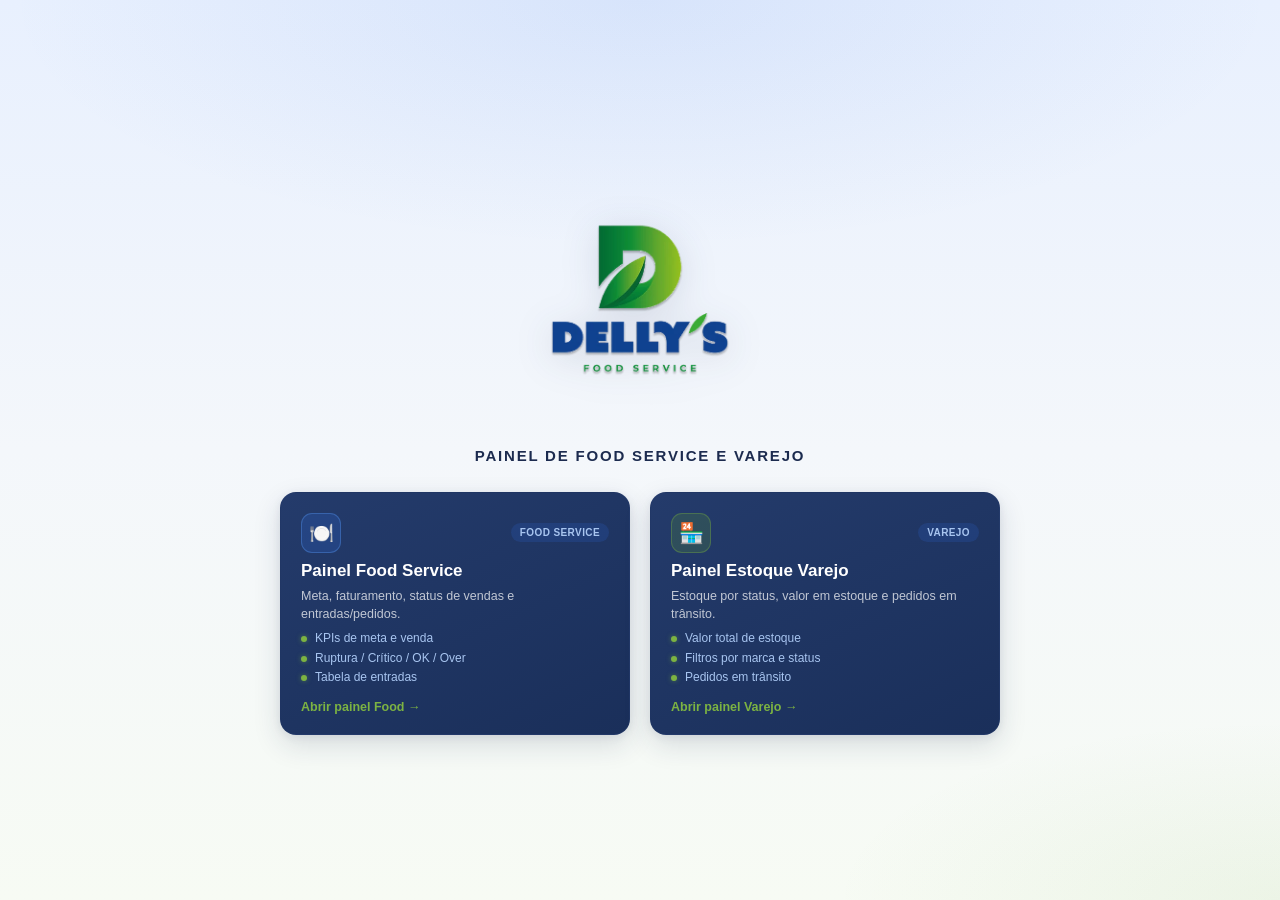
==== commit b05cc45a: "Add files via upload" ====
--- a/index.html
+++ b/index.html
@@ -3,337 +3,54 @@
 <head>
   <meta charset="UTF-8">
   <meta name="viewport" content="width=device-width, initial-scale=1.0">
-  <title>Food Service | Controle de Estoque</title>
+  <title>Delly's | Painéis de Estoque</title>
   <link rel="stylesheet" href="style.css">
-  <script>
-    (function () {
-      var v = Date.now();
-      document.write('<script src="data.js?v=' + v + '"><\/script>');
-      document.write('<script src="script.js?v=' + v + '"><\/script>');
-    })();
-  </script>
 </head>
 <body>
+  <div class="page">
+    <header class="brand-block">
+      <img
+        class="brand-logo"
+        src="assets/logo.webp"
+        onerror="this.src='assets/logo.png'"
+        alt="Delly's Food Service"
+        width="675"
+        height="563"
+      >
+      <p class="brand-tagline">PAINEL DE FOOD SERVICE E VAREJO</p>
+    </header>
 
-<header class="topbar">
-  <div class="topbar-head">
-    <div class="brand">
-      <a href="../index.html" class="brand-mark" title="Voltar ao início" style="text-decoration:none;">↩</a>
-      <div class="brand-text">
-        <h1>FOOD SERVICE <span class="accent">| ESTOQUE</span></h1>
-        <span class="data-updated" id="data-updated">Atualizado em: –</span>
-      </div>
-    </div>
+    <main class="panels">
+      <a class="card" href="food/index.html">
+        <div class="card-head">
+          <span class="icon icon-food">🍽️</span>
+          <span class="tag">Food Service</span>
+        </div>
+        <h2>Painel Food Service</h2>
+        <p>Meta, faturamento, status de vendas e entradas/pedidos.</p>
+        <ul>
+          <li>KPIs de meta e venda</li>
+          <li>Ruptura / Crítico / OK / Over</li>
+          <li>Tabela de entradas</li>
+        </ul>
+        <span class="cta">Abrir painel Food →</span>
+      </a>
+
+      <a class="card" href="varejo/index.html">
+        <div class="card-head">
+          <span class="icon icon-varejo">🏪</span>
+          <span class="tag">Varejo</span>
+        </div>
+        <h2>Painel Estoque Varejo</h2>
+        <p>Estoque por status, valor em estoque e pedidos em trânsito.</p>
+        <ul>
+          <li>Valor total de estoque</li>
+          <li>Filtros por marca e status</li>
+          <li>Pedidos em trânsito</li>
+        </ul>
+        <span class="cta">Abrir painel Varejo →</span>
+      </a>
+    </main>
   </div>
-  <div class="kpi-row">
-    <div class="kpi kpi-meta">
-      <span class="kpi-icon">💰</span>
-      <div class="kpi-text">
-        <span class="kpi-label">META MENSAL</span>
-        <span class="kpi-value" id="kpi-meta-mensal">–</span>
-      </div>
-    </div>
-    <div class="kpi kpi-venda">
-      <span class="kpi-icon">📊</span>
-      <div class="kpi-text">
-        <span class="kpi-label">VENDA ATUAL</span>
-        <span class="kpi-value" id="kpi-venda-atual">–</span>
-      </div>
-    </div>
-    <div class="kpi kpi-falta">
-      <span class="kpi-icon">📈</span>
-      <div class="kpi-text">
-        <span class="kpi-label">FALTA P/ META</span>
-        <span class="kpi-value" id="kpi-falta-meta">–</span>
-      </div>
-    </div>
-    <div class="kpi kpi-estoque">
-      <span class="kpi-icon">📦</span>
-      <div class="kpi-text">
-        <span class="kpi-label">ESTOQUE UN</span>
-        <span class="kpi-value" id="kpi-estoque-un">–</span>
-      </div>
-    </div>
-  </div>
-</header>
-
-<div class="filter-bar">
-  <div class="filter-bar-inner">
-    <label class="filter-label">Filtrar por Marca:</label>
-    <div class="ms-dropdown" id="marca-dropdown">
-      <button type="button" class="ms-toggle" id="marca-toggle" aria-haspopup="listbox" aria-expanded="false">
-        <span id="marca-toggle-text">Todas as marcas</span>
-        <span class="ms-arrow">▾</span>
-      </button>
-      <div class="ms-panel" id="marca-panel" hidden>
-        <div class="ms-search-wrap">
-          <input type="search" id="marca-search" placeholder="Buscar marca..." autocomplete="off">
-        </div>
-        <div class="ms-actions">
-          <button type="button" id="marca-select-all">Selecionar todas</button>
-          <button type="button" id="marca-clear">Limpar</button>
-        </div>
-        <ul class="ms-list" id="marca-list" role="listbox" aria-multiselectable="true"></ul>
-      </div>
-    </div>
-    <span class="filter-hint" id="marca-hint"></span>
-    <button type="button" id="clear-dept-filter" class="clear-dept-btn" hidden>✕ Limpar departamento</button>
-  </div>
-</div>
-
-<!-- Abas mobile (pills) -->
-<nav class="mobile-tabs" id="mobile-tabs" aria-label="Seções do painel">
-  <button type="button" class="mobile-tab active" data-tab="faturamento">📊 Faturamento</button>
-  <button type="button" class="mobile-tab" data-tab="estoque">📦 Estoque</button>
-</nav>
-
-<main class="grid">
-
-  <section class="panel panel-donut" data-mobile-tab="faturamento">
-    <h2>VENDAS ATUAL UN</h2>
-    <div class="donut-wrap donut-lg">
-      <svg id="donut" viewBox="0 0 480 480"></svg>
-      <div class="donut-center">
-        <span id="donut-total">0</span>
-        <small>Faturamento Total</small>
-      </div>
-    </div>
-    <ul class="legend" id="donut-legend"></ul>
-    <button type="button" id="clear-vendas-filter" class="clear-dept-btn clear-vendas-btn" hidden>✕ Limpar filtro de vendas</button>
-  </section>
-
-  <section class="panel panel-bars" data-mobile-tab="faturamento">
-    <h2>FATURAMENTO × VENDAS UN POR DEPARTAMENTO</h2>
-    <div class="cluster-legend">
-      <span><i class="leg-fat"></i> Faturamento (R$)</span>
-      <span><i class="leg-vend"></i> Vendas UN</span>
-    </div>
-    <div class="cluster-bars" id="dept-bars"></div>
-  </section>
-
-  <section class="panel panel-gauge" data-mobile-tab="both">
-    <h2 id="saude-title">SAÚDE DO ESTOQUE POR DEPARTAMENTO</h2>
-
-    <!-- Modo Faturamento / desktop: meta mensal -->
-    <div class="gauge-mode gauge-mode-meta" id="gauge-mode-meta">
-      <div class="meta-gauge-wrap">
-        <svg id="meta-gauge" viewBox="0 0 200 115"></svg>
-        <div class="meta-gauge-center">
-          <span id="meta-gauge-pct">0%</span>
-          <small>da Meta Mensal atingida</small>
-        </div>
-      </div>
-      <div class="meta-gauge-legend">
-        <span>Meta: <strong id="meta-gauge-meta">R$ 0</strong></span>
-        <span>Atual: <strong id="meta-gauge-atual">R$ 0</strong></span>
-      </div>
-    </div>
-
-    <!-- Modo Estoque (mobile): medidor por status -->
-    <div class="gauge-mode gauge-mode-status" id="gauge-mode-status" hidden>
-      <div class="status-meter-wrap">
-        <div class="status-meter" id="status-meter" role="img" aria-label="Distribuição por status de estoque"></div>
-        <div class="status-meter-total" id="status-meter-total">0 itens</div>
-      </div>
-      <ul class="status-meter-legend" id="status-meter-legend"></ul>
-    </div>
-
-    <p class="click-hint">Clique em um departamento para filtrar o dashboard</p>
-    <div class="table-scroll dept-scroll">
-      <table class="status-table dept-health-table" id="dept-health-table">
-        <thead>
-          <tr>
-            <th>Depto</th>
-            <th class="num col-fat">Fat.</th>
-            <th class="num col-hide-tablet">Média UN</th>
-            <th class="num col-hide-tablet">Vendas UN</th>
-            <th class="num col-hide-tablet">Giro Dia</th>
-            <th>Situação</th>
-            <th class="num col-pct">% Meta</th>
-          </tr>
-        </thead>
-        <tbody></tbody>
-      </table>
-    </div>
-    <!-- Lista curta só no mobile -->
-    <ul class="dept-health-mobile" id="dept-health-mobile" hidden></ul>
-  </section>
-
-  <section class="panel panel-table" data-mobile-tab="faturamento">
-    <div class="table-toolbar">
-      <h2>PRODUTOS — ACOMPANHAMENTO DE VENDAS</h2>
-      <div class="toolbar-controls">
-        <button type="button" class="btn-export" id="btn-export">⬇ Exportar</button>
-        <input type="search" id="search-box" placeholder="Buscar COD, produto, marca ou depto...">
-        <div class="top-filters" id="top-filters">
-          <span class="top-label">Top faturamento:</span>
-          <button type="button" class="chip-top active" data-top="0">Todos</button>
-          <button type="button" class="chip-top" data-top="20">Top 20</button>
-          <button type="button" class="chip-top" data-top="50">Top 50</button>
-          <button type="button" class="chip-top" data-top="100">Top 100</button>
-        </div>
-      </div>
-    </div>
-
-    <div class="status-rules vendas-rules">
-      <span class="rule-item"><strong>📈 Crescimento</strong> — Vendas atual &gt; média 3 meses (+5%)</span>
-      <span class="rule-item"><strong>➡️ Estável</strong> — Variação entre −5% e +5%</span>
-      <span class="rule-item"><strong>📉 Queda</strong> — Vendas atual &lt; média 3 meses (−5%)</span>
-    </div>
-
-    <div class="table-scroll product-scroll">
-      <table class="product-table">
-        <thead>
-          <tr>
-            <th data-key="cod" class="col-cod">COD</th>
-            <th data-key="descricao">Produto</th>
-            <th data-key="departamento" class="col-hide-mobile">Depto</th>
-            <th data-key="marca" class="col-hide-mobile">Marca</th>
-            <th data-key="vendas_un" class="num">Vend. Atual</th>
-            <th data-key="vendas_m1_un" class="num col-hide-tablet">M-1</th>
-            <th data-key="vendas_m2_un" class="num col-hide-tablet">M-2</th>
-            <th data-key="vendas_m3_un" class="num col-hide-tablet">M-3</th>
-            <th data-key="media_mensal_un" class="num col-hide-tablet">Média</th>
-            <th data-key="faturamento" class="num col-hide-mobile">Fat. (R$)</th>
-            <th data-key="status_vendas">Status</th>
-          </tr>
-        </thead>
-        <tbody id="product-tbody"></tbody>
-      </table>
-    </div>
-
-    <div class="pagination" id="pagination"></div>
-  </section>
-
-  <section class="panel panel-table panel-entrada" data-mobile-tab="estoque">
-    <div class="table-toolbar">
-      <h2>ENTRADAS / PEDIDOS</h2>
-      <div class="toolbar-controls">
-        <button type="button" class="btn-export" id="btn-export-entrada">⬇ Exportar estoque</button>
-        <input type="search" id="search-entrada" placeholder="Buscar COD, produto, marca, depto ou nº pedido...">
-        <div class="status-filters" id="entrada-status-filters">
-          <button class="chip chip-all active" data-status="Todos">Todos <span class="chip-count" id="count-Todos"></span></button>
-          <button class="chip chip-ruptura" data-status="Ruptura">⚠️ Ruptura <span class="chip-count" id="count-Ruptura"></span></button>
-          <button class="chip chip-critico" data-status="Critico">🔴 Crítico <span class="chip-count" id="count-Critico"></span></button>
-          <button class="chip chip-ok" data-status="OK">🟢 OK <span class="chip-count" id="count-OK"></span></button>
-          <button class="chip chip-over" data-status="Over">🔵 Over <span class="chip-count" id="count-Over"></span></button>
-        </div>
-      </div>
-    </div>
-
-    <div class="status-rules">
-      <span class="rule-item"><strong>⚠️ Ruptura</strong> — Estoque UN = 0</span>
-      <span class="rule-item"><strong>🔴 Crítico</strong> — Dias de estoque &lt; 20</span>
-      <span class="rule-item"><strong>🟢 OK</strong> — Dias de estoque entre 20 e 60</span>
-      <span class="rule-item"><strong>🔵 Over</strong> — Dias de estoque &gt; 60</span>
-      <span class="rule-item rule-hint">Clique no status para filtrar o site inteiro · itens sem pedido aparecem com Nº Pedido = 0</span>
-      <span class="rule-item rule-hint">Previsão de Entrada = 0 quando a Data Última Entrada for ≥ à previsão</span>
-    </div>
-
-    <div class="table-scroll product-scroll entrada-scroll">
-      <table class="product-table entrada-table">
-        <thead>
-          <tr>
-            <th data-ekey="cod" class="col-cod">COD</th>
-            <th data-ekey="descricao">Descrição</th>
-            <th data-ekey="estoque_un" class="num">Estoque</th>
-            <th data-ekey="dias_estoque_un" class="num col-hide-tablet">Dias Est.</th>
-            <th data-ekey="departamento" class="col-hide-tablet">Departamento</th>
-            <th data-ekey="marca" class="col-hide-tablet">Marca</th>
-            <th data-ekey="data_ultima_entrada" class="col-hide-tablet">Últ. Entrada</th>
-            <th data-ekey="numero_pedido">Nº Pedido</th>
-            <th data-ekey="previsao_entrada">Previsão</th>
-            <th data-ekey="qtd_pedida" class="num col-hide-mobile">Qtd. Pedida</th>
-            <th data-ekey="status">Status</th>
-          </tr>
-        </thead>
-        <tbody id="entrada-tbody"></tbody>
-      </table>
-    </div>
-
-    <div class="pagination" id="entrada-pagination"></div>
-  </section>
-
-</main>
-
-<!-- Modal exportar produtos -->
-<div class="modal-overlay" id="export-modal" hidden>
-  <div class="modal" role="dialog" aria-labelledby="export-title">
-    <div class="modal-header">
-      <h3 id="export-title">Exportar produtos</h3>
-      <button type="button" class="modal-close" id="export-close" aria-label="Fechar">✕</button>
-    </div>
-    <div class="modal-body">
-      <p class="modal-hint">Sempre ordenado por faturamento (maior → menor). Usa os filtros de marca/departamento ativos no site.</p>
-
-      <label class="modal-label">Quantidade (Top)</label>
-      <div class="modal-options" id="export-top">
-        <label><input type="radio" name="export-top" value="20" checked> Top 20</label>
-        <label><input type="radio" name="export-top" value="50"> Top 50</label>
-        <label><input type="radio" name="export-top" value="100"> Top 100</label>
-        <label><input type="radio" name="export-top" value="0"> Todos</label>
-      </div>
-
-      <label class="modal-label">Status <small style="font-weight:500;color:var(--text-muted)">(pode marcar vários)</small></label>
-      <div class="modal-options modal-options-multi" id="export-status">
-        <label><input type="checkbox" name="export-status" value="Todos" checked class="export-status-all"> Todos</label>
-        <label><input type="checkbox" name="export-status" value="Ruptura" class="export-status-item"> ⚠️ Ruptura</label>
-        <label><input type="checkbox" name="export-status" value="Critico" class="export-status-item"> 🔴 Crítico</label>
-        <label><input type="checkbox" name="export-status" value="OK" class="export-status-item"> 🟢 OK</label>
-        <label><input type="checkbox" name="export-status" value="Over" class="export-status-item"> 🔵 Over</label>
-      </div>
-
-      <label class="modal-label">Formato</label>
-      <div class="modal-options" id="export-format">
-        <label><input type="radio" name="export-format" value="csv" checked> CSV (Excel)</label>
-        <label><input type="radio" name="export-format" value="xlsx"> Excel (.xls)</label>
-      </div>
-    </div>
-    <div class="modal-footer">
-      <button type="button" class="btn-secondary" id="export-cancel">Cancelar</button>
-      <button type="button" class="btn-primary" id="export-confirm">Baixar arquivo</button>
-    </div>
-  </div>
-</div>
-
-<!-- Modal exportar ENTRADAS / ESTOQUE -->
-<div class="modal-overlay" id="export-entrada-modal" hidden>
-  <div class="modal" role="dialog" aria-labelledby="export-entrada-title">
-    <div class="modal-header">
-      <h3 id="export-entrada-title">Exportar estoque / entradas</h3>
-      <button type="button" class="modal-close" id="export-entrada-close" aria-label="Fechar">✕</button>
-    </div>
-    <div class="modal-body">
-      <p class="modal-hint">Usa os filtros de marca/departamento/busca ativos. Previsão = 0 quando a última entrada for ≥ à previsão.</p>
-
-      <label class="modal-label">Status de estoque <small style="font-weight:500;color:var(--text-muted)">(pode marcar vários)</small></label>
-      <div class="modal-options modal-options-multi" id="export-entrada-status">
-        <label><input type="checkbox" name="export-entrada-status" value="Todos" checked class="export-status-all"> Todos</label>
-        <label><input type="checkbox" name="export-entrada-status" value="Ruptura" class="export-status-item"> ⚠️ Ruptura</label>
-        <label><input type="checkbox" name="export-entrada-status" value="Critico" class="export-status-item"> 🔴 Crítico</label>
-        <label><input type="checkbox" name="export-entrada-status" value="OK" class="export-status-item"> 🟢 OK</label>
-        <label><input type="checkbox" name="export-entrada-status" value="Over" class="export-status-item"> 🔵 Over</label>
-      </div>
-
-      <label class="modal-label">Pedido</label>
-      <div class="modal-options" id="export-entrada-pedido">
-        <label><input type="radio" name="export-entrada-pedido" value="todos" checked> Todos (com e sem pedido)</label>
-        <label><input type="radio" name="export-entrada-pedido" value="com"> Somente com nº pedido</label>
-        <label><input type="radio" name="export-entrada-pedido" value="sem"> Somente sem pedido (0)</label>
-      </div>
-
-      <label class="modal-label">Formato</label>
-      <div class="modal-options" id="export-entrada-format">
-        <label><input type="radio" name="export-entrada-format" value="csv" checked> CSV (Excel)</label>
-        <label><input type="radio" name="export-entrada-format" value="xlsx"> Excel (.xls)</label>
-      </div>
-    </div>
-    <div class="modal-footer">
-      <button type="button" class="btn-secondary" id="export-entrada-cancel">Cancelar</button>
-      <button type="button" class="btn-primary" id="export-entrada-confirm">Baixar arquivo</button>
-    </div>
-  </div>
-</div>
-
 </body>
 </html>
--- a/style.css
+++ b/style.css
@@ -1,1372 +1,278 @@
+/* Hub Delly's — logo grande + tagline + 2 cards
+   Paleta 1 · 100vh · sem scroll · responsivo */
+
 :root {
-  --navy-deep: #0d1b3a;
-  --navy: #1a2f5a;
-  --navy-light: #2a4a8a;
-  --blue: #1e5eff;
-  --blue-mid: #3b7ddd;
-  --blue-soft: #5b9cf5;
-  --blue-pale: #e8f0fe;
-  --green: #7cb342;
-  --green-dark: #5a8c2c;
-  --red: #e04b3f;
-  --orange: #f0973d;
-  --grey-bg: #f2f4f8;
-  --grey-line: #e1e5ee;
-  --text-dark: #1c2b4f;
-  --text-muted: #6b7690;
-  --white: #ffffff;
-  --radius: 10px;
-}
-
-* { box-sizing: border-box; }
-
-html {
+  --bg: #F4F7FB;
+  --bg-2: #E8F0FE;
+  --bg-3: #F7FBF4;
+  --text: #1C2B4F;
+  --text-muted: #6B7690;
+  --navy: #1A2F5A;
+  --navy-2: #243B6B;
+  --blue-soft: #A8C5F0;
+  --green: #5C9A2E;
+  --green-b: #7CB342;
+  --green-lime: #9CCC65;
+  --white: #FFFFFF;
+  --radius: 16px;
+}
+
+* { box-sizing: border-box; margin: 0; padding: 0; }
+
+html, body {
+  height: 100%;
+  overflow: hidden;
+  font-family: "Segoe UI", Roboto, Arial, sans-serif;
+  color: var(--text);
+  background:
+    radial-gradient(ellipse 90% 50% at 50% 0%, rgba(45, 108, 223, 0.09) 0%, transparent 55%),
+    radial-gradient(ellipse 70% 40% at 100% 100%, rgba(92, 154, 46, 0.07) 0%, transparent 50%),
+    linear-gradient(180deg, var(--bg-2) 0%, var(--bg) 50%, var(--bg-3) 100%);
+  background-color: var(--bg);
+}
+
+.page {
+  height: 100vh;
+  height: 100dvh;
+  max-width: 920px;
+  margin: 0 auto;
+  padding: clamp(12px, 2.5vh, 28px) clamp(14px, 3vw, 28px);
+  display: flex;
+  flex-direction: column;
+  align-items: center;
+  justify-content: center;
+  gap: clamp(14px, 3vh, 28px);
+  overflow: hidden;
+}
+
+/* —— Marca —— */
+.brand-block {
+  display: flex;
+  flex-direction: column;
+  align-items: center;
+  text-align: center;
+  flex-shrink: 0;
+  gap: 10px;
+}
+
+.brand-logo {
+  width: clamp(220px, 36vh, 380px);
+  height: auto;
+  display: block;
+  filter: drop-shadow(0 6px 18px rgba(28, 43, 79, 0.14));
+  user-select: none;
+  pointer-events: none;
+}
+
+.brand-tagline {
+  font-size: clamp(12px, 1.8vw, 15px);
+  font-weight: 800;
+  letter-spacing: 0.12em;
+  text-transform: uppercase;
+  color: var(--text);
+  line-height: 1.3;
+}
+
+/* —— Cards —— */
+.panels {
+  display: grid;
+  grid-template-columns: 1fr 1fr;
+  gap: clamp(12px, 2vw, 20px);
   width: 100%;
-  overflow-x: hidden;
-}
-
-body {
-  margin: 0;
-  font-family: "Segoe UI", Roboto, Arial, sans-serif;
-  background: var(--grey-bg);
-  color: var(--text-dark);
-  width: 100%;
-  overflow-x: hidden;
-  position: relative;
-}
-
-.topbar {
-  background: linear-gradient(135deg, #121E32, #1D2D49 50%, #213251);
-  padding: 18px 28px;
-  display: flex;
-  align-items: center;
-  justify-content: space-between;
-  flex-wrap: wrap;
-  gap: 16px;
-}
-.topbar-head {
-  display: flex;
-  align-items: center;
-  gap: 12px;
-}
-
-/* Hamburger, pills e drawer só no mobile */
-.menu-toggle,
-.mobile-tabs,
-.drawer-overlay,
-.mobile-drawer {
-  display: none;
-}
-
-.brand { display: flex; align-items: center; gap: 12px; }
-.brand-text { display: flex; flex-direction: column; gap: 2px; }
-
-.brand-mark {
-  background: #5C9A2E;
-  color: #121E32;
-  font-weight: 800;
-  font-size: 14px;
-  padding: 8px 10px;
-  border-radius: 8px;
-  letter-spacing: 0.5px;
-}
-
-.brand h1 {
+  max-width: 720px;
+  flex-shrink: 1;
+  min-height: 0;
+}
+
+.card {
+  display: flex;
+  flex-direction: column;
+  gap: 6px;
+  padding: clamp(14px, 2.2vh, 22px) clamp(14px, 2vw, 20px);
+  background: linear-gradient(155deg, var(--navy-2) 0%, var(--navy) 100%);
+  border: 1px solid rgba(36, 59, 107, 0.45);
+  border-radius: var(--radius);
+  text-decoration: none;
   color: var(--white);
-  font-size: 22px;
-  letter-spacing: 0.5px;
-  margin: 0;
-  font-weight: 800;
-}
-.brand h1 .accent { color: #5C9A2E; }
-
-.data-updated {
-  font-size: 11px;
-  color: rgba(255, 255, 255, 0.75);
-  font-weight: 500;
-  letter-spacing: 0.2px;
-}
-
-.kpi-row { display: flex; gap: 12px; flex-wrap: wrap; }
-
-.kpi {
-  display: flex;
-  align-items: center;
-  gap: 10px;
-  padding: 10px 16px;
-  border-radius: var(--radius);
-  min-width: 130px;
-  color: var(--white);
-}
-.kpi-icon { font-size: 20px; }
-.kpi-text { display: flex; flex-direction: column; line-height: 1.2; }
-.kpi-label { font-size: 11px; font-weight: 700; opacity: 0.85; letter-spacing: 0.5px; }
-.kpi-value { font-size: 18px; font-weight: 800; }
-
-/* KPIs — paleta atualizada */
-.kpi-meta { background: #243656; }
-.kpi-venda { background: #2D6CDF; }
-.kpi-falta { background: #4A7A26; }
-.kpi-estoque { background: #5C9A2E; }
-
-.filter-bar {
-  background: var(--white);
-  border-bottom: 1px solid var(--grey-line);
-  padding: 10px 28px;
-  box-shadow: 0 1px 2px rgba(20, 30, 60, 0.04);
-}
-.filter-bar-inner {
-  display: flex;
-  align-items: center;
-  gap: 12px;
-  flex-wrap: wrap;
-}
-.filter-label {
-  font-size: 13px;
-  font-weight: 700;
-  color: var(--navy);
-  white-space: nowrap;
-}
-.filter-hint { font-size: 12px; color: var(--text-muted); }
-
-.clear-dept-btn {
-  padding: 7px 12px;
-  border: 1px solid var(--blue);
-  background: var(--blue-pale);
-  color: var(--blue);
-  border-radius: 8px;
-  font-size: 12px;
-  font-weight: 700;
-  cursor: pointer;
-}
-.clear-dept-btn:hover {
-  background: var(--blue);
-  color: var(--white);
-}
-
-.ms-dropdown {
-  position: relative;
-  min-width: 260px;
-  max-width: 420px;
-  flex: 1;
-}
-.ms-toggle {
-  width: 100%;
+  box-shadow:
+    0 10px 28px rgba(28, 43, 79, 0.14),
+    0 2px 8px rgba(28, 43, 79, 0.08);
+  transition: transform 0.18s ease, border-color 0.18s ease, box-shadow 0.18s ease;
+  min-height: 0;
+}
+
+.card:hover {
+  transform: translateY(-4px);
+  border-color: rgba(124, 179, 66, 0.55);
+  box-shadow:
+    0 16px 36px rgba(28, 43, 79, 0.18),
+    0 0 0 1px rgba(92, 154, 46, 0.2),
+    0 4px 16px rgba(92, 154, 46, 0.1);
+}
+
+.card-head {
   display: flex;
   align-items: center;
   justify-content: space-between;
   gap: 8px;
-  padding: 9px 14px;
-  border: 1px solid var(--grey-line);
-  border-radius: 8px;
-  background: var(--white);
-  color: var(--text-dark);
-  font-size: 13px;
-  font-weight: 600;
-  cursor: pointer;
-  text-align: left;
-}
-.ms-toggle:hover { border-color: var(--navy-light); }
-.ms-toggle[aria-expanded="true"] {
-  border-color: var(--blue);
-  box-shadow: 0 0 0 2px rgba(30, 94, 255, 0.15);
-}
-.ms-arrow { color: var(--text-muted); font-size: 12px; }
-
-.ms-panel {
-  position: absolute;
-  top: calc(100% + 4px);
-  left: 0;
-  right: 0;
-  min-width: 280px;
-  max-height: 360px;
-  background: var(--white);
-  border: 1px solid var(--grey-line);
-  border-radius: 10px;
-  box-shadow: 0 8px 24px rgba(20, 30, 60, 0.12);
-  z-index: 100;
-  display: flex;
-  flex-direction: column;
-  overflow: hidden;
-}
-.ms-panel[hidden] { display: none !important; }
-
-.ms-search-wrap {
-  padding: 10px 10px 6px;
-  border-bottom: 1px solid var(--grey-line);
-}
-.ms-search-wrap input {
-  width: 100%;
-  padding: 8px 10px;
-  border: 1px solid var(--grey-line);
-  border-radius: 6px;
-  font-size: 13px;
-}
-.ms-actions {
-  display: flex;
-  gap: 8px;
-  padding: 8px 10px;
-  border-bottom: 1px solid var(--grey-line);
-}
-.ms-actions button {
-  flex: 1;
-  padding: 6px 8px;
-  border: 1px solid var(--grey-line);
-  border-radius: 6px;
-  background: var(--grey-bg);
-  font-size: 12px;
-  font-weight: 600;
-  color: var(--navy);
-  cursor: pointer;
-}
-.ms-actions button:hover {
-  background: var(--navy-deep);
-  color: var(--white);
-  border-color: var(--navy-deep);
-}
-.ms-list {
-  list-style: none;
-  margin: 0;
-  padding: 6px 0;
-  overflow-y: auto;
-  max-height: 260px;
-}
-.ms-item label {
-  display: flex;
-  align-items: center;
-  gap: 10px;
-  padding: 7px 14px;
-  cursor: pointer;
-  font-size: 13px;
-  color: var(--text-dark);
-}
-.ms-item label:hover { background: #f0f4fb; }
-.ms-item input[type="checkbox"] {
-  width: 15px;
-  height: 15px;
-  accent-color: var(--blue);
+}
+
+.icon {
+  width: 40px;
+  height: 40px;
+  display: grid;
+  place-items: center;
+  font-size: 20px;
+  border-radius: 11px;
+  border: 1px solid transparent;
   flex-shrink: 0;
 }
 
-.grid {
-  display: grid;
-  grid-template-columns: 1.15fr 1.4fr 1.25fr;
-  gap: 16px;
-  padding: 20px;
-}
-
-.panel {
-  background: var(--white);
-  border-radius: var(--radius);
-  padding: 16px 18px;
-  box-shadow: 0 1px 3px rgba(20, 30, 60, 0.08);
-}
-
-.panel h2 {
-  font-size: 13px;
-  letter-spacing: 0.5px;
-  margin: 0 0 10px;
-  font-weight: 800;
-  background: var(--navy-deep);
-  color: var(--white);
-  padding: 8px 12px;
-  border-radius: 6px;
-  display: inline-block;
-}
-
-.click-hint {
-  margin: 0 0 10px;
-  font-size: 11px;
-  color: var(--text-muted);
-  font-style: italic;
-}
-
-.panel-table { grid-column: 1 / -1; }
-
-/* Donut grande */
-.donut-wrap {
-  position: relative;
-  width: 240px;
-  margin: 0 auto;
-}
-.donut-wrap.donut-lg {
-  width: 460px;
-  max-width: 100%;
-}
-#donut { width: 100%; height: auto; }
-.donut-center {
-  position: absolute;
-  top: 50%; left: 50%;
-  transform: translate(-50%, -50%);
-  text-align: center;
-  line-height: 1.1;
-  pointer-events: none;
-}
-.donut-center span {
-  display: block;
-  font-size: 28px;
-  font-weight: 800;
-  color: var(--navy);
-}
-.donut-center small { color: var(--text-muted); font-size: 12px; }
-.donut-pct-label {
-  font-size: 14px;
-  font-weight: 800;
-  fill: var(--navy);
-}
-
-.legend { list-style: none; padding: 0; margin: 14px 0 0; display: flex; flex-direction: column; gap: 8px; }
-.legend li { display: flex; align-items: center; gap: 8px; font-size: 13px; }
-.legend li.legend-item {
-  cursor: pointer;
-  padding: 6px 8px;
-  border-radius: 8px;
-  transition: background 0.15s;
-}
-.legend li.legend-item:hover { background: #f0f4fb; }
-.legend li.legend-item.active {
-  background: var(--blue-pale);
-  outline: 2px solid var(--blue);
-  outline-offset: -2px;
-  font-weight: 700;
-}
-.legend .dot { width: 10px; height: 10px; border-radius: 50%; display: inline-block; flex-shrink: 0; }
-.legend .lg-label { flex: 1; }
-.legend .lg-value { font-weight: 700; color: var(--navy); white-space: nowrap; font-size: 12px; }
-
-.donut-slice { transition: opacity 0.2s; }
-.donut-slice:hover { opacity: 0.85; }
-
-.clear-vendas-btn:not([hidden]) { margin: 10px auto 0; display: block; }
-
-/* Gauge de % da Meta */
-.meta-gauge-wrap {
-  position: relative;
-  width: 220px;
-  margin: 4px auto 4px;
-}
-#meta-gauge { width: 100%; height: auto; display: block; }
-.meta-gauge-center {
-  position: absolute;
-  bottom: 2px;
-  left: 50%;
-  transform: translateX(-50%);
-  text-align: center;
-  pointer-events: none;
-}
-.meta-gauge-center span { display: block; font-size: 22px; font-weight: 800; color: var(--navy); }
-.meta-gauge-center small { display: block; font-size: 10px; color: var(--text-muted); }
-.meta-gauge-legend {
-  display: flex;
-  justify-content: center;
-  gap: 18px;
-  font-size: 12px;
-  color: var(--text-muted);
-  margin-bottom: 14px;
-}
-.meta-gauge-legend strong { color: var(--navy); }
-
-.cluster-legend {
-  display: flex;
-  gap: 16px;
-  margin-bottom: 12px;
-  font-size: 12px;
-  font-weight: 600;
-  color: var(--text-muted);
-}
-.cluster-legend i {
-  display: inline-block;
-  width: 12px;
-  height: 12px;
-  border-radius: 3px;
-  margin-right: 6px;
-  vertical-align: middle;
-}
-.leg-fat { background: var(--navy-light); }
-.leg-vend { background: var(--blue); }
-
-.panel-bars {
-  display: flex;
-  flex-direction: column;
-  min-height: 0;
-}
-.cluster-bars {
-  display: flex;
-  flex-direction: column;
-  gap: 10px;
-  /* sem barra de rolagem — preenche o painel */
-  overflow: visible;
-  padding-right: 0;
-}
-.empty-bars {
-  margin: 12px 0;
-  font-size: 13px;
-  color: var(--text-muted);
-  font-style: italic;
-}
-
-.cluster-row {
-  display: grid;
-  grid-template-columns: 120px 1fr;
-  gap: 8px;
-  align-items: center;
-  font-size: 12px;
-}
-.cluster-label {
-  font-weight: 600;
-  color: var(--text-dark);
-  text-align: right;
-  overflow: hidden;
-  text-overflow: ellipsis;
-  white-space: nowrap;
-}
-.cluster-tracks { display: flex; flex-direction: column; gap: 4px; }
-.cluster-track-outer {
-  display: flex;
-  align-items: center;
-  gap: 8px;
-  min-width: 0;
-}
-.cluster-track {
-  flex: 1;
-  min-width: 0;
-  background: var(--grey-line);
-  border-radius: 4px;
-  height: 14px;
-  overflow: hidden;
-}
-.cluster-fill {
-  height: 100%;
-  border-radius: 4px 0 0 4px;
-  min-width: 2px;
-  transition: width 0.35s ease;
-}
-.cluster-fill.fat { background: var(--navy-light); }
-.cluster-fill.vend { background: var(--blue); }
-.cluster-val-ext {
-  flex-shrink: 0;
-  font-size: 11px;
-  font-weight: 700;
-  color: var(--navy-deep);
-  white-space: nowrap;
-  min-width: 90px;
-  text-align: left;
-}
-
-.dept-scroll { max-height: 420px; overflow: auto; }
-.dept-health-table { width: 100%; border-collapse: collapse; font-size: 12px; }
-.dept-health-table th {
-  text-align: left;
-  color: var(--text-muted);
-  font-weight: 700;
-  padding: 6px 6px;
-  border-bottom: 2px solid var(--grey-line);
-  position: sticky;
-  top: 0;
-  background: var(--white);
-  white-space: nowrap;
-  z-index: 1;
-}
-.dept-health-table th.num, .dept-health-table td.num { text-align: right; }
-.dept-health-table td { padding: 7px 6px; border-bottom: 1px solid var(--grey-line); }
-.dept-row { cursor: pointer; transition: background 0.15s; }
-.dept-row:hover { background: #eef3fc; }
-.dept-row.row-active {
-  background: #d6e4ff;
-  outline: 2px solid var(--blue);
-  outline-offset: -2px;
-}
-
-.sit-badge {
-  padding: 3px 8px;
-  border-radius: 10px;
+.icon-food {
+  background: rgba(45, 108, 223, 0.22);
+  border-color: rgba(91, 156, 245, 0.35);
+}
+
+.icon-varejo {
+  background: rgba(92, 154, 46, 0.22);
+  border-color: rgba(124, 179, 66, 0.35);
+}
+
+.tag {
   font-size: 10px;
   font-weight: 700;
+  letter-spacing: 0.4px;
+  text-transform: uppercase;
+  color: var(--blue-soft);
+  background: rgba(45, 108, 223, 0.18);
+  padding: 4px 9px;
+  border-radius: 999px;
+}
+
+.card h2 {
+  font-size: clamp(15px, 1.8vw, 17px);
+  font-weight: 800;
+  margin-top: 2px;
   color: var(--white);
-  display: inline-block;
-  white-space: nowrap;
-}
-.sit-bateu { background: var(--green); }
-.sit-andamento { background: var(--blue); }
-.sit-abaixo { background: var(--orange); }
-.sit-sem { background: var(--red); }
-
-.table-toolbar {
-  display: flex;
-  justify-content: space-between;
-  align-items: center;
-  flex-wrap: wrap;
-  gap: 12px;
-  margin-bottom: 8px;
-}
-.toolbar-controls { display: flex; gap: 12px; align-items: center; flex-wrap: wrap; }
-
-#search-box {
-  padding: 8px 12px;
-  border: 1px solid var(--grey-line);
-  border-radius: 8px;
-  font-size: 13px;
-  min-width: 220px;
-}
-
-.btn-export {
-  padding: 8px 14px;
-  border: none;
-  border-radius: 8px;
-  background: var(--blue);
-  color: var(--white);
-  font-size: 13px;
+}
+
+.card p {
+  font-size: 12.5px;
+  line-height: 1.45;
+  color: rgba(255, 255, 255, 0.72);
+}
+
+.card ul {
+  list-style: none;
+  margin-top: 2px;
+  display: flex;
+  flex-direction: column;
+  gap: 4px;
+}
+
+.card li {
+  position: relative;
+  padding-left: 14px;
+  font-size: 12px;
+  color: var(--blue-soft);
+  line-height: 1.3;
+}
+
+.card li::before {
+  content: "";
+  position: absolute;
+  left: 0;
+  top: 5px;
+  width: 6px;
+  height: 6px;
+  border-radius: 50%;
+  background: var(--green-b);
+  box-shadow: 0 0 5px rgba(124, 179, 66, 0.5);
+}
+
+.cta {
+  margin-top: auto;
+  padding-top: 8px;
+  font-size: 12.5px;
   font-weight: 700;
-  cursor: pointer;
-}
-.btn-export:hover { background: #1548d4; }
-
-.top-filters {
-  display: flex;
-  align-items: center;
-  gap: 6px;
-  flex-wrap: wrap;
-}
-.top-label {
-  font-size: 12px;
-  font-weight: 700;
-  color: var(--text-muted);
-}
-.chip-top {
-  border: 1px solid var(--grey-line);
-  background: var(--white);
-  color: var(--text-dark);
-  padding: 5px 10px;
-  border-radius: 16px;
-  font-size: 12px;
-  font-weight: 600;
-  cursor: pointer;
-}
-.chip-top:hover { border-color: var(--blue); color: var(--blue); }
-.chip-top.active {
-  background: var(--blue);
-  color: var(--white);
-  border-color: var(--blue);
-}
-
-.status-filters { display: flex; gap: 6px; flex-wrap: wrap; }
-.chip {
-  border: 1px solid var(--grey-line);
-  background: var(--white);
-  color: var(--text-dark);
-  padding: 6px 12px;
-  border-radius: 20px;
-  font-size: 12px;
-  font-weight: 600;
-  cursor: pointer;
-}
-.chip-count { font-weight: 700; opacity: 0.9; margin-left: 2px; }
-.chip.active { background: var(--navy-deep); color: var(--white); border-color: var(--navy-deep); }
-.chip-ruptura.active { background: var(--red); border-color: var(--red); }
-.chip-critico.active { background: var(--orange); border-color: var(--orange); }
-.chip-ok.active { background: var(--green); border-color: var(--green); }
-.chip-over.active { background: var(--blue); border-color: var(--blue); }
-
-.status-rules {
-  display: flex;
-  flex-wrap: wrap;
-  gap: 10px 18px;
-  margin: 0 0 12px;
-  padding: 10px 14px;
-  background: var(--grey-bg);
-  border-radius: 8px;
-  border: 1px solid var(--grey-line);
-  font-size: 12px;
-  color: var(--text-dark);
-}
-.rule-item strong { font-weight: 700; }
-
-.table-scroll { overflow-x: auto; }
-.product-scroll {
-  overflow-x: auto;
-  border: 1px solid var(--grey-line);
-  border-radius: 8px;
-}
-
-.product-table { width: 100%; border-collapse: collapse; font-size: 13px; min-width: 960px; }
-.product-table th {
-  text-align: left;
-  background: var(--grey-bg);
-  color: var(--text-muted);
-  font-weight: 700;
-  padding: 8px 10px;
-  border-bottom: 2px solid var(--grey-line);
-  cursor: pointer;
-  white-space: nowrap;
-}
-.product-table th.num, .product-table td.num { text-align: right; }
-.product-table td { padding: 7px 10px; border-bottom: 1px solid var(--grey-line); }
-.product-table tbody tr:hover { background: #f7f9fc; }
-
-.pagination {
-  display: flex;
-  justify-content: center;
-  align-items: center;
-  gap: 8px;
-  margin-top: 14px;
-  font-size: 13px;
-}
-.pagination button {
-  border: 1px solid var(--grey-line);
-  background: var(--white);
-  padding: 6px 12px;
-  border-radius: 6px;
-  cursor: pointer;
-}
-.pagination button:disabled { opacity: 0.4; cursor: not-allowed; }
-.pagination span { color: var(--text-muted); }
-
-.status-badge {
-  padding: 3px 10px;
-  border-radius: 12px;
-  font-size: 11px;
-  font-weight: 700;
-  color: var(--white);
-  display: inline-block;
-  white-space: nowrap;
-}
-.status-Ruptura { background: var(--red); }
-.status-Critico { background: var(--orange); }
-.status-OK { background: var(--green); }
-.status-Over { background: var(--blue); }
-
-/* Modal export */
-.modal-overlay {
-  position: fixed;
-  inset: 0;
-  background: rgba(10, 20, 40, 0.45);
-  display: flex;
-  align-items: center;
-  justify-content: center;
-  z-index: 1000;
-  padding: 16px;
-}
-.modal-overlay[hidden] { display: none !important; }
-.modal {
-  background: var(--white);
-  border-radius: 12px;
-  width: 100%;
-  max-width: 440px;
-  box-shadow: 0 16px 48px rgba(10, 20, 40, 0.25);
-  overflow: hidden;
-}
-.modal-header {
-  display: flex;
-  align-items: center;
-  justify-content: space-between;
-  padding: 14px 18px;
-  background: var(--navy-deep);
-  color: var(--white);
-}
-.modal-header h3 { margin: 0; font-size: 16px; }
-.modal-close {
-  background: transparent;
-  border: none;
-  color: var(--white);
-  font-size: 18px;
-  cursor: pointer;
-  opacity: 0.85;
-}
-.modal-close:hover { opacity: 1; }
-.modal-body { padding: 16px 18px; }
-.modal-hint {
-  margin: 0 0 14px;
-  font-size: 12px;
-  color: var(--text-muted);
-}
-.modal-label {
-  display: block;
-  font-size: 12px;
-  font-weight: 700;
-  color: var(--navy);
-  margin: 12px 0 6px;
-}
-.modal-options {
-  display: flex;
-  flex-wrap: wrap;
-  gap: 8px 14px;
-  font-size: 13px;
-}
-.modal-options label {
-  display: flex;
-  align-items: center;
-  gap: 6px;
-  cursor: pointer;
-}
-.modal-footer {
-  display: flex;
-  justify-content: flex-end;
-  gap: 10px;
-  padding: 12px 18px 16px;
-  border-top: 1px solid var(--grey-line);
-}
-.btn-secondary {
-  padding: 8px 14px;
-  border: 1px solid var(--grey-line);
-  border-radius: 8px;
-  background: var(--white);
-  font-weight: 600;
-  cursor: pointer;
-}
-.btn-primary {
-  padding: 8px 16px;
-  border: none;
-  border-radius: 8px;
-  background: var(--blue);
-  color: var(--white);
-  font-weight: 700;
-  cursor: pointer;
-}
-.btn-primary:hover { background: #1548d4; }
-
-
-/* Status de vendas SEM fundo colorido (só texto) */
-.vendas-text {
-  font-size: 12px;
-  font-weight: 700;
-  white-space: nowrap;
-}
-.vendas-Crescimento { color: #5a8c2c; }
-.vendas-Queda { color: #c0392b; }
-.vendas-Estavel { color: #2a3d6b; }
-.vendas-Sem\ Dados { color: #6b7690; }
-
-.vendas-rules .rule-item strong { font-weight: 700; }
-.rule-hint {
-  color: var(--blue);
-  font-style: italic;
-  font-weight: 600;
-}
-
-/* ENTRADAS / PEDIDOS */
-.panel-entrada { grid-column: 1 / -1; }
-.entrada-scroll { max-height: 480px; overflow: auto; }
-.entrada-table { min-width: 1180px; }
-.entrada-table th[data-ekey] { cursor: pointer; }
-#search-entrada {
-  padding: 8px 12px;
-  border: 1px solid var(--grey-line);
-  border-radius: 8px;
-  font-size: 13px;
-  min-width: 260px;
-  flex: 1;
-  max-width: 420px;
-}
-
-/* Lista curta de saúde (só mobile) */
-.dept-health-mobile {
-  list-style: none;
-  margin: 8px 0 0;
-  padding: 0;
-  display: none;
-  flex-direction: column;
-  gap: 6px;
-}
-.dept-mobile-item {
-  display: flex;
-  align-items: center;
-  justify-content: space-between;
-  gap: 12px;
-  padding: 10px 12px;
-  background: var(--grey-bg);
-  border: 1px solid var(--grey-line);
-  border-radius: 8px;
-  cursor: pointer;
-  transition: background 0.15s, outline 0.15s;
-}
-.dept-mobile-item:hover { background: #eef3fc; }
-.dept-mobile-item.active {
-  background: #d6e4ff;
-  outline: 2px solid var(--blue);
-  outline-offset: -2px;
-}
-.dept-mobile-left {
-  display: flex;
-  flex-direction: column;
-  align-items: flex-start;
-  gap: 3px;
-  min-width: 0;
-  flex: 1 1 auto;
-  overflow: hidden;
-}
-.dept-mobile-name {
-  display: block;
-  width: 100%;
-  font-size: 13px;
-  font-weight: 600;
-  color: var(--text-dark);
-  overflow: hidden;
-  text-overflow: ellipsis;
-  white-space: nowrap;
-  line-height: 1.25;
-}
-.dept-mobile-fat {
-  display: block;
-  width: 100%;
-  font-size: 12px;
-  font-weight: 700;
-  color: var(--navy);
-  line-height: 1.25;
-}
-.dept-mobile-item .sit-badge {
-  flex-shrink: 0;
-  align-self: center;
-}
-
-/* ========== TABLET (≤ 1100px) ========== */
-@media (max-width: 1100px) {
-  .grid { grid-template-columns: 1fr; }
-  .filter-bar { padding: 10px 16px; }
-  .ms-dropdown { min-width: 100%; max-width: 100%; }
-  .cluster-val-ext { min-width: 70px; font-size: 10px; }
-  .status-rules { flex-direction: column; gap: 6px; }
-  .donut-wrap.donut-lg { width: 320px; }
-  .meta-gauge-wrap { width: 190px; }
-
-  /* Barras: só faturamento */
-  .cluster-legend .leg-vend,
-  .cluster-legend span:last-child { display: none; }
-  .track-vend { display: none !important; }
-  .cluster-row { grid-template-columns: 100px 1fr; }
-  .panel-bars h2::after { content: none; }
-
-  /* Saúde: esconde colunas secundárias */
-  .col-hide-tablet { display: none !important; }
-
-  /* Tabelas mais leves */
-  .product-table { min-width: 640px; }
-  .entrada-table { min-width: 720px; }
-
-  .topbar { padding: 14px 16px; }
-  .kpi { min-width: 110px; padding: 8px 12px; }
-  .kpi-value { font-size: 16px; }
-}
-
-/* ========== MOBILE (≤ 768px) — incl. 540–590px ========== */
-@media (max-width: 768px) {
-  /* Mesma margem lateral em header, filtro e cards */
-  :root { --gutter: 12px; }
-
-  .topbar,
-  .filter-bar,
-  .grid {
-    width: 100% !important;
-    max-width: 100% !important;
-    margin: 0 !important;
-    box-sizing: border-box !important;
-  }
-
-  .topbar {
-    flex-direction: column;
-    align-items: stretch;
-    gap: 0;
-    padding: 0 !important;
-    background: transparent;
-  }
-
-  .topbar-head {
-    display: block;
-    width: 100%;
-    box-sizing: border-box;
-    background: linear-gradient(135deg, #121E32, #1D2D49 50%, #213251);
-    padding: 14px var(--gutter);
-  }
-
-  .brand {
-    display: flex;
-    width: 100%;
-    max-width: 100%;
+  color: var(--green-b);
+}
+
+.card:hover .cta {
+  color: var(--green-lime);
+}
+
+/* —— Tablet / mobile —— */
+@media (max-width: 720px) {
+  .page {
+    justify-content: flex-start;
+    padding-top: clamp(16px, 4vh, 32px);
+    gap: clamp(12px, 2.5vh, 22px);
+  }
+
+  .brand-logo {
+    width: clamp(180px, 32vh, 260px);
+  }
+
+  .panels {
+    grid-template-columns: 1fr;
+    max-width: 400px;
+  }
+
+  .card ul {
+    display: none;
+  }
+
+  .card p {
+    display: -webkit-box;
+    -webkit-line-clamp: 2;
+    -webkit-box-orient: vertical;
+    overflow: hidden;
+  }
+}
+
+@media (max-width: 480px) {
+  .brand-logo {
+    width: clamp(160px, 48vw, 220px);
+  }
+
+  .brand-tagline {
+    font-size: 11px;
+    letter-spacing: 0.08em;
+    max-width: 90vw;
+  }
+
+  .card {
+    padding: 14px 14px 12px;
+  }
+
+  .icon {
+    width: 36px;
+    height: 36px;
+    font-size: 18px;
+  }
+}
+
+@media (max-height: 700px) {
+  .brand-logo {
+    width: clamp(160px, 26vh, 260px);
+  }
+
+  .card ul {
+    display: none;
+  }
+}
+
+@media (max-height: 560px) {
+  .brand-logo {
+    width: clamp(120px, 22vh, 180px);
+  }
+
+  .card p {
+    display: none;
+  }
+
+  .page {
     gap: 10px;
-    min-width: 0;
-  }
-  .brand-mark { flex-shrink: 0; }
-  .brand-text {
-    min-width: 0;
-    flex: 1 1 auto;
-    overflow: hidden;
-  }
-  .brand h1 {
-    font-size: 15px;
-    line-height: 1.25;
-    word-break: break-word;
-    overflow-wrap: anywhere;
-  }
-  .data-updated {
-    font-size: 10px;
-    display: block;
-    line-height: 1.3;
-  }
-
-  .kpi-row {
-    display: grid !important;
-    grid-template-columns: 1fr 1fr;
-    gap: 10px;
-    width: 100%;
-    box-sizing: border-box;
-    background: var(--white);
-    padding: 12px var(--gutter);
-    border-bottom: 1px solid var(--grey-line);
-    box-shadow: 0 1px 2px rgba(20, 30, 60, 0.04);
-    flex-wrap: nowrap;
-  }
-  .kpi-meta,
-  .kpi-falta { display: none !important; }
-  .kpi {
-    display: flex;
-    flex: none !important;
-    min-width: 0 !important;
-    width: auto !important;
-    max-width: 100%;
-    box-sizing: border-box;
-    padding: 10px 12px;
-    gap: 8px;
-    border-radius: 8px;
-    box-shadow: 0 1px 3px rgba(20, 30, 60, 0.1);
-  }
-  .kpi-text { min-width: 0; overflow: hidden; }
-  .kpi-value {
-    font-size: 13px;
-    word-break: break-word;
-    overflow-wrap: anywhere;
-  }
-  .kpi-label { font-size: 10px; }
-  .kpi-icon { flex-shrink: 0; }
-
-  .filter-bar {
-    box-sizing: border-box;
-    padding: 10px var(--gutter) !important;
-    background: var(--white);
-  }
-  .filter-bar-inner {
-    display: flex;
-    flex-wrap: wrap;
-    width: 100%;
-    max-width: 100%;
-    box-sizing: border-box;
-    gap: 8px;
-  }
-  .filter-label { font-size: 12px; }
-  .ms-dropdown {
-    flex: 1 1 100% !important;
-    min-width: 0 !important;
-    max-width: 100% !important;
-    width: 100% !important;
-  }
-  .ms-toggle {
-    width: 100%;
-    max-width: 100%;
-    box-sizing: border-box;
-  }
-  .ms-panel {
-    left: 0;
-    right: 0;
-    min-width: 0;
-    max-width: 100%;
-    width: 100%;
-    box-sizing: border-box;
-  }
-
-  .grid {
-    display: grid;
-    grid-template-columns: 1fr !important;
-    padding: var(--gutter) !important;
-    gap: 12px;
-  }
-  .panel {
-    width: 100%;
-    max-width: 100%;
-    box-sizing: border-box;
-    padding: 12px;
-    overflow: hidden;
-  }
-  .panel h2 { font-size: 12px; padding: 6px 10px; }
-
-  .donut-wrap.donut-lg { width: min(340px, 92vw); max-width: 100%; }
-  .donut-center span { font-size: 16px; }
-  .donut-center small { font-size: 10px; }
-  .legend { gap: 4px; }
-  .legend li { font-size: 12px; }
-  .legend .lg-value { font-size: 11px; }
-
-  .cluster-row { grid-template-columns: minmax(64px, 80px) 1fr; font-size: 11px; gap: 6px; }
-  .cluster-label { font-size: 11px; }
-  .cluster-val-ext { min-width: 52px; font-size: 10px; }
-  .cluster-track { height: 12px; }
-  .cluster-legend .leg-vend,
-  .cluster-legend span:last-child { display: none; }
-  .track-vend { display: none !important; }
-
-  .dept-scroll { display: none !important; }
-  .click-hint { display: none; }
-  .dept-health-mobile { display: flex; }
-  .meta-gauge-wrap { width: min(160px, 100%); margin-bottom: 8px; }
-  .meta-gauge-center span { font-size: 18px; }
-  .meta-gauge-legend {
-    font-size: 11px;
-    gap: 10px;
-    margin-bottom: 10px;
-    flex-wrap: wrap;
-  }
-
-  .col-hide-mobile,
-  .col-hide-tablet { display: none !important; }
-
-  .table-scroll,
-  .product-scroll,
-  .entrada-scroll {
-    width: 100%;
-    max-width: 100%;
-    overflow-x: auto;
-    -webkit-overflow-scrolling: touch;
-  }
-  .product-table { min-width: 280px; font-size: 12px; }
-  .entrada-table { min-width: 300px; font-size: 12px; }
-  .product-table th,
-  .product-table td { padding: 6px 8px; }
-
-  .table-toolbar { flex-direction: column; align-items: flex-start; width: 100%; }
-  .toolbar-controls {
-    width: 100%;
-    flex-direction: column;
-    align-items: stretch;
-  }
-  #search-box,
-  #search-entrada {
-    min-width: 0 !important;
-    width: 100% !important;
-    max-width: 100% !important;
-    box-sizing: border-box;
-  }
-  .top-filters,
-  .status-filters { width: 100%; }
-  .chip,
-  .chip-top { font-size: 11px; padding: 5px 8px; }
-
-  .status-rules { padding: 8px 10px; font-size: 11px; }
-  .pagination { flex-wrap: wrap; font-size: 12px; }
-  .pagination span {
-    text-align: center;
-    width: 100%;
-    order: -1;
-    margin-bottom: 4px;
-  }
-  .btn-export {
-    width: 100%;
-    text-align: center;
-    box-sizing: border-box;
-  }
-}
-
-/* ========== MOBILE PEQUENO (≤ 480px) ========== */
-@media (max-width: 480px) {
-  :root { --gutter: 10px; }
-
-  .topbar-head { padding: 12px var(--gutter); }
-  .brand-mark { font-size: 11px; padding: 6px 7px; }
-  .brand h1 { font-size: 13px; }
-  .data-updated { font-size: 9px; }
-
-  .kpi-row {
-    gap: 8px;
-    padding: 10px var(--gutter);
-  }
-  .kpi { padding: 8px 10px; gap: 6px; }
-  .kpi-icon { font-size: 14px; }
-  .kpi-value { font-size: 12px; }
-  .kpi-label { font-size: 9px; letter-spacing: 0.2px; }
-
-  .filter-bar { padding: 8px var(--gutter) !important; }
-  .grid { padding: var(--gutter) !important; gap: 10px; }
-  .panel { padding: 10px; }
-
-  .donut-wrap.donut-lg { width: min(300px, 94vw); max-width: 100%; }
-  .donut-center span { font-size: 14px; }
-  .donut-center small { font-size: 9px; }
-  .cluster-row { grid-template-columns: 60px 1fr; }
-  .cluster-label { font-size: 10px; }
-  .dept-mobile-item { padding: 8px 10px; gap: 8px; }
-  .dept-mobile-name { font-size: 12px; }
-  .dept-mobile-fat { font-size: 11px; }
-  .sit-badge { font-size: 9px; padding: 2px 6px; }
-}
-
-/* ========== MOBILE TABS + HAMBURGER ========== */
-@media (max-width: 768px) {
-  .menu-toggle {
-    display: flex;
-    flex-direction: column;
-    justify-content: center;
-    align-items: center;
-    gap: 5px;
-    width: 40px;
-    height: 40px;
-    padding: 8px;
-    border: none;
-    border-radius: 8px;
-    background: rgba(255, 255, 255, 0.12);
-    cursor: pointer;
-    flex-shrink: 0;
-  }
-  .menu-toggle:hover,
-  .menu-toggle[aria-expanded="true"] {
-    background: rgba(255, 255, 255, 0.22);
-  }
-  .menu-toggle-bar {
-    display: block;
-    width: 18px;
-    height: 2px;
-    background: #fff;
-    border-radius: 1px;
-    transition: transform 0.25s ease, opacity 0.2s ease;
-  }
-  .menu-toggle[aria-expanded="true"] .menu-toggle-bar:nth-child(1) {
-    transform: translateY(7px) rotate(45deg);
-  }
-  .menu-toggle[aria-expanded="true"] .menu-toggle-bar:nth-child(2) {
-    opacity: 0;
-  }
-  .menu-toggle[aria-expanded="true"] .menu-toggle-bar:nth-child(3) {
-    transform: translateY(-7px) rotate(-45deg);
-  }
-
-  .mobile-tabs {
-    display: flex;
-    gap: 8px;
-    padding: 10px var(--gutter, 12px);
-    background: var(--white);
-    border-bottom: 1px solid var(--grey-line);
-    position: sticky;
-    top: 0;
-    z-index: 40;
-  }
-  .mobile-tab {
-    flex: 1;
-    padding: 10px 12px;
-    border: 1px solid var(--grey-line);
-    border-radius: 10px;
-    background: var(--grey-bg);
-    color: var(--text-dark);
-    font-size: 13px;
-    font-weight: 700;
-    cursor: pointer;
-    transition: background 0.2s, color 0.2s, border-color 0.2s, transform 0.15s;
-  }
-  .mobile-tab.active {
-    background: linear-gradient(135deg, #121E32, #213251);
-    color: #fff;
-    border-color: #213251;
-  }
-  .mobile-tab:active { transform: scale(0.98); }
-
-  /* Transição suave dos painéis */
-  .grid > .panel {
-    transition: opacity 0.28s ease, transform 0.28s ease;
-  }
-  .grid > .panel.is-tab-hidden {
-    opacity: 0;
-    transform: translateY(10px);
-    pointer-events: none;
-    visibility: hidden;
-    height: 0 !important;
-    min-height: 0 !important;
-    max-height: 0 !important;
-    overflow: hidden !important;
-    margin: 0 !important;
-    padding: 0 !important;
-    border: none !important;
-    box-shadow: none !important;
-  }
-
-  /* Drawer */
-  .drawer-overlay {
-    display: block;
-    position: fixed;
-    inset: 0;
-    background: rgba(10, 20, 40, 0.45);
-    z-index: 200;
-    opacity: 0;
-    transition: opacity 0.25s ease;
-    pointer-events: none;
-  }
-  .drawer-overlay.is-open {
-    opacity: 1;
-    pointer-events: auto;
-  }
-  .drawer-overlay[hidden] { display: none !important; }
-
-  .mobile-drawer {
-    display: flex;
-    flex-direction: column;
-    position: fixed;
-    top: 0;
-    left: 0;
-    width: min(300px, 86vw);
-    height: 100%;
-    background: var(--white);
-    z-index: 210;
-    box-shadow: 8px 0 32px rgba(10, 20, 40, 0.2);
-    transform: translateX(-105%);
-    transition: transform 0.28s ease;
-  }
-  .mobile-drawer.is-open {
-    transform: translateX(0);
-  }
-  .mobile-drawer[hidden] { display: none !important; }
-
-  .drawer-header {
-    display: flex;
-    align-items: center;
-    justify-content: space-between;
-    padding: 16px 18px;
-    background: linear-gradient(135deg, #121E32, #1D2D49 50%, #213251);
-    color: #fff;
-  }
-  .drawer-title { font-size: 16px; font-weight: 800; }
-  .drawer-close {
-    border: none;
-    background: transparent;
-    color: #fff;
-    font-size: 18px;
-    cursor: pointer;
-    opacity: 0.85;
-  }
-  .drawer-close:hover { opacity: 1; }
-
-  .drawer-nav {
-    display: flex;
-    flex-direction: column;
-    padding: 12px;
-    gap: 6px;
-  }
-  .drawer-item {
-    text-align: left;
-    padding: 12px 14px;
-    border: 1px solid transparent;
-    border-radius: 10px;
-    background: transparent;
-    color: var(--text-dark);
-    font-size: 14px;
-    font-weight: 700;
-    cursor: pointer;
-  }
-  .drawer-item:hover { background: #f0f4fb; }
-  .drawer-item.active {
-    background: #e8f0fe;
-    border-color: #2D6CDF;
-    color: #1a2f5a;
-  }
-  .drawer-sep {
-    border: none;
-    border-top: 1px solid var(--grey-line);
-    margin: 8px 4px;
-  }
-  .drawer-action { color: var(--text-muted); font-weight: 600; }
-}
-
-/* Medidor de status de estoque (aba Estoque) */
-.status-meter-wrap {
-  margin: 8px 0 12px;
-}
-.status-meter {
-  display: flex;
-  width: 100%;
-  height: 18px;
-  border-radius: 9px;
-  overflow: hidden;
-  background: var(--grey-line);
-}
-.status-meter-seg {
-  height: 100%;
-  min-width: 0;
-  transition: width 0.35s ease;
-}
-.status-meter-empty {
-  width: 100%;
-  text-align: center;
-  font-size: 12px;
-  color: var(--text-muted);
-  padding: 4px;
-}
-.status-meter-total {
-  margin-top: 6px;
-  font-size: 12px;
-  font-weight: 700;
-  color: var(--navy);
-  text-align: center;
-}
-.status-meter-legend {
-  list-style: none;
-  margin: 10px 0 0;
-  padding: 0;
-  display: flex;
-  flex-direction: column;
-  gap: 6px;
-}
-.status-meter-item {
-  display: flex;
-  align-items: center;
-  gap: 8px;
-  padding: 8px 10px;
-  border-radius: 8px;
-  cursor: pointer;
-  font-size: 13px;
-  border: 1px solid transparent;
-  background: var(--grey-bg);
-}
-.status-meter-item:hover { background: #eef3fc; }
-.status-meter-item.active {
-  outline: 2px solid var(--blue);
-  outline-offset: -2px;
-  background: #d6e4ff;
-}
-.status-meter-dot {
-  width: 10px;
-  height: 10px;
-  border-radius: 50%;
-  flex-shrink: 0;
-}
-.status-meter-label { flex: 1; font-weight: 600; }
-.status-meter-vals {
-  font-weight: 700;
-  color: var(--navy);
-  white-space: nowrap;
-  font-size: 12px;
-}
-
-/* Breakdown de status por departamento (aba Estoque mobile) */
-.dept-status-break {
-  display: flex;
-  flex-wrap: wrap;
-  gap: 4px 6px;
-  justify-content: flex-end;
-  max-width: 58%;
-  flex-shrink: 0;
-}
-.dsb {
-  font-size: 11px;
-  font-weight: 700;
-  white-space: nowrap;
-  line-height: 1.2;
-}
-.dsb-rup { color: #c0392b; }
-.dsb-cri { color: #d68910; }
-.dsb-ok { color: #5a8c2c; }
-.dsb-over { color: #2D6CDF; }
-
-@media (max-width: 480px) {
-  .dept-status-break {
-    max-width: 100%;
-    justify-content: flex-start;
-    margin-top: 4px;
-  }
-  .dept-mobile-item {
-    flex-wrap: wrap;
-    align-items: flex-start;
-  }
-  .dept-mobile-left { flex: 1 1 100%; }
-}
+  }
+}
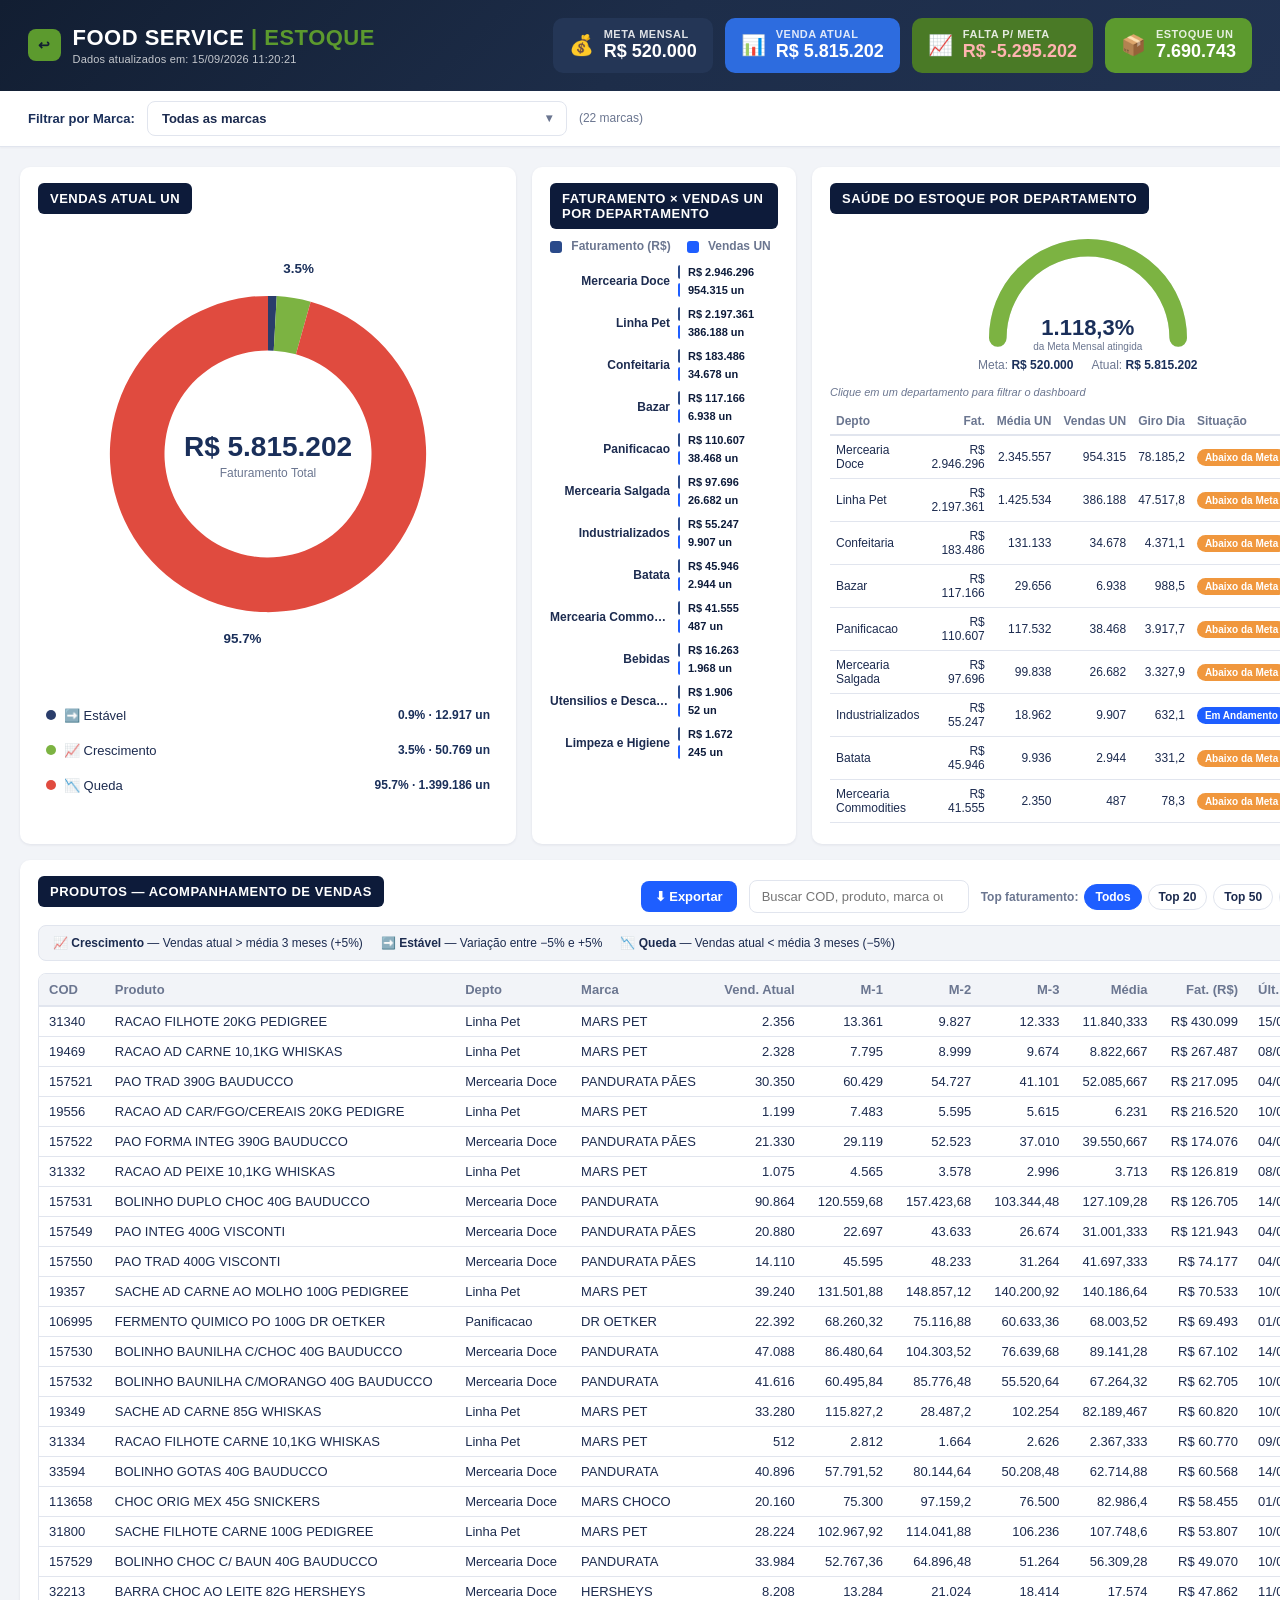
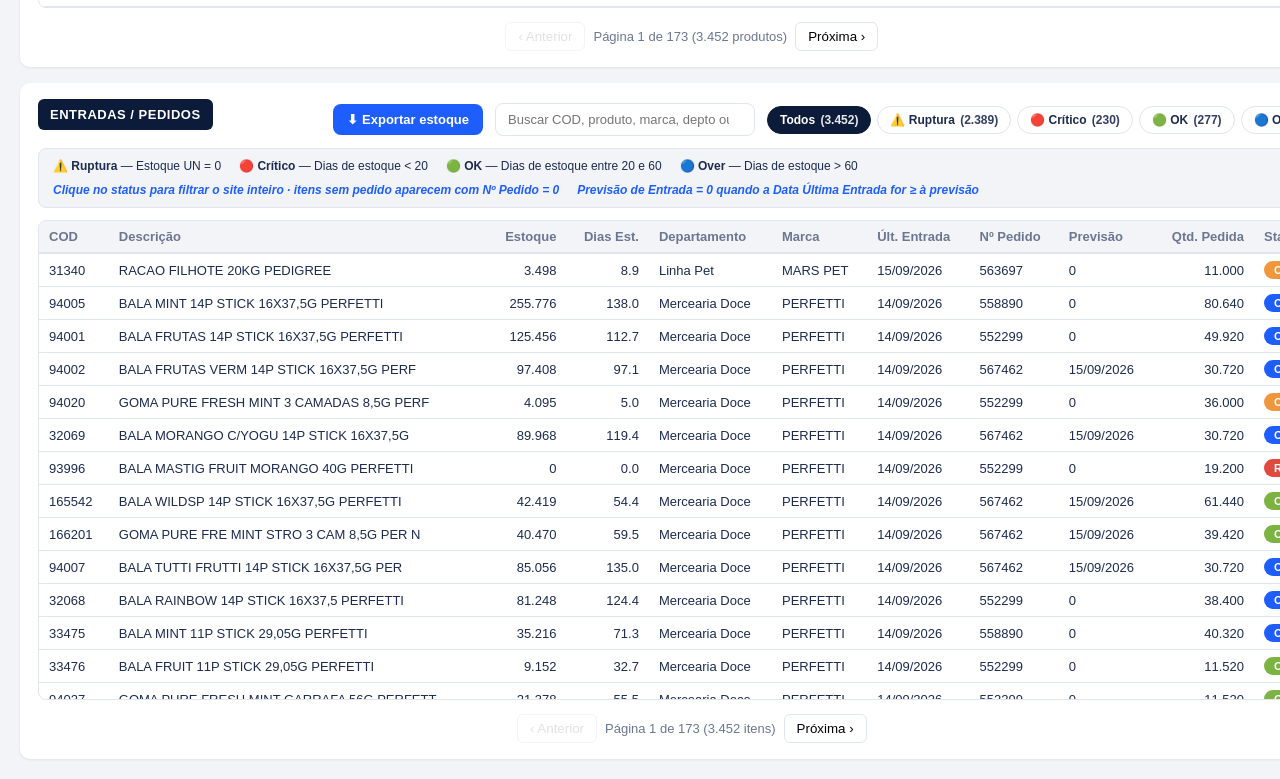
==== commit 0f5f7353: "Add files via upload" ====
--- a/index.html
+++ b/index.html
@@ -3,54 +3,337 @@
 <head>
   <meta charset="UTF-8">
   <meta name="viewport" content="width=device-width, initial-scale=1.0">
-  <title>Delly's | Painéis de Estoque</title>
+  <title>Food Service | Controle de Estoque</title>
   <link rel="stylesheet" href="style.css">
+  <script>
+    (function () {
+      var v = Date.now();
+      document.write('<script src="data.js?v=' + v + '"><\/script>');
+      document.write('<script src="script.js?v=' + v + '"><\/script>');
+    })();
+  </script>
 </head>
 <body>
-  <div class="page">
-    <header class="brand-block">
-      <img
-        class="brand-logo"
-        src="assets/logo.webp"
-        onerror="this.src='assets/logo.png'"
-        alt="Delly's Food Service"
-        width="675"
-        height="563"
-      >
-      <p class="brand-tagline">PAINEL DE FOOD SERVICE E VAREJO</p>
-    </header>
-
-    <main class="panels">
-      <a class="card" href="food/index.html">
-        <div class="card-head">
-          <span class="icon icon-food">🍽️</span>
-          <span class="tag">Food Service</span>
-        </div>
-        <h2>Painel Food Service</h2>
-        <p>Meta, faturamento, status de vendas e entradas/pedidos.</p>
-        <ul>
-          <li>KPIs de meta e venda</li>
-          <li>Ruptura / Crítico / OK / Over</li>
-          <li>Tabela de entradas</li>
-        </ul>
-        <span class="cta">Abrir painel Food →</span>
-      </a>
-
-      <a class="card" href="varejo/index.html">
-        <div class="card-head">
-          <span class="icon icon-varejo">🏪</span>
-          <span class="tag">Varejo</span>
-        </div>
-        <h2>Painel Estoque Varejo</h2>
-        <p>Estoque por status, valor em estoque e pedidos em trânsito.</p>
-        <ul>
-          <li>Valor total de estoque</li>
-          <li>Filtros por marca e status</li>
-          <li>Pedidos em trânsito</li>
-        </ul>
-        <span class="cta">Abrir painel Varejo →</span>
-      </a>
-    </main>
-  </div>
+
+<header class="topbar">
+  <div class="topbar-head">
+    <div class="brand">
+      <a href="../index.html" class="brand-mark" title="Voltar ao início" style="text-decoration:none;">↩</a>
+      <div class="brand-text">
+        <h1>FOOD SERVICE <span class="accent">| ESTOQUE</span></h1>
+        <span class="data-updated" id="data-updated">Atualizado em: –</span>
+      </div>
+    </div>
+  </div>
+  <div class="kpi-row">
+    <div class="kpi kpi-meta">
+      <span class="kpi-icon">💰</span>
+      <div class="kpi-text">
+        <span class="kpi-label">META MENSAL</span>
+        <span class="kpi-value" id="kpi-meta-mensal">–</span>
+      </div>
+    </div>
+    <div class="kpi kpi-venda">
+      <span class="kpi-icon">📊</span>
+      <div class="kpi-text">
+        <span class="kpi-label">VENDA ATUAL</span>
+        <span class="kpi-value" id="kpi-venda-atual">–</span>
+      </div>
+    </div>
+    <div class="kpi kpi-falta">
+      <span class="kpi-icon">📈</span>
+      <div class="kpi-text">
+        <span class="kpi-label">FALTA P/ META</span>
+        <span class="kpi-value" id="kpi-falta-meta">–</span>
+      </div>
+    </div>
+    <div class="kpi kpi-estoque">
+      <span class="kpi-icon">📦</span>
+      <div class="kpi-text">
+        <span class="kpi-label">ESTOQUE UN</span>
+        <span class="kpi-value" id="kpi-estoque-un">–</span>
+      </div>
+    </div>
+  </div>
+</header>
+
+<div class="filter-bar">
+  <div class="filter-bar-inner">
+    <label class="filter-label">Filtrar por Marca:</label>
+    <div class="ms-dropdown" id="marca-dropdown">
+      <button type="button" class="ms-toggle" id="marca-toggle" aria-haspopup="listbox" aria-expanded="false">
+        <span id="marca-toggle-text">Todas as marcas</span>
+        <span class="ms-arrow">▾</span>
+      </button>
+      <div class="ms-panel" id="marca-panel" hidden>
+        <div class="ms-search-wrap">
+          <input type="search" id="marca-search" placeholder="Buscar marca..." autocomplete="off">
+        </div>
+        <div class="ms-actions">
+          <button type="button" id="marca-select-all">Selecionar todas</button>
+          <button type="button" id="marca-clear">Limpar</button>
+        </div>
+        <ul class="ms-list" id="marca-list" role="listbox" aria-multiselectable="true"></ul>
+      </div>
+    </div>
+    <span class="filter-hint" id="marca-hint"></span>
+    <button type="button" id="clear-dept-filter" class="clear-dept-btn" hidden>✕ Limpar departamento</button>
+  </div>
+</div>
+
+<!-- Abas mobile (pills) -->
+<nav class="mobile-tabs" id="mobile-tabs" aria-label="Seções do painel">
+  <button type="button" class="mobile-tab active" data-tab="faturamento">📊 Faturamento</button>
+  <button type="button" class="mobile-tab" data-tab="estoque">📦 Estoque</button>
+</nav>
+
+<main class="grid">
+
+  <section class="panel panel-donut" data-mobile-tab="faturamento">
+    <h2>VENDAS ATUAL UN</h2>
+    <div class="donut-wrap donut-lg">
+      <svg id="donut" viewBox="0 0 480 480"></svg>
+      <div class="donut-center">
+        <span id="donut-total">0</span>
+        <small>Faturamento Total</small>
+      </div>
+    </div>
+    <ul class="legend" id="donut-legend"></ul>
+    <button type="button" id="clear-vendas-filter" class="clear-dept-btn clear-vendas-btn" hidden>✕ Limpar filtro de vendas</button>
+  </section>
+
+  <section class="panel panel-bars" data-mobile-tab="faturamento">
+    <h2>FATURAMENTO × VENDAS UN POR DEPARTAMENTO</h2>
+    <div class="cluster-legend">
+      <span><i class="leg-fat"></i> Faturamento (R$)</span>
+      <span><i class="leg-vend"></i> Vendas UN</span>
+    </div>
+    <div class="cluster-bars" id="dept-bars"></div>
+  </section>
+
+  <section class="panel panel-gauge" data-mobile-tab="both">
+    <h2 id="saude-title">SAÚDE DO ESTOQUE POR DEPARTAMENTO</h2>
+
+    <!-- Modo Faturamento / desktop: meta mensal -->
+    <div class="gauge-mode gauge-mode-meta" id="gauge-mode-meta">
+      <div class="meta-gauge-wrap">
+        <svg id="meta-gauge" viewBox="0 0 200 115"></svg>
+        <div class="meta-gauge-center">
+          <span id="meta-gauge-pct">0%</span>
+          <small>da Meta Mensal atingida</small>
+        </div>
+      </div>
+      <div class="meta-gauge-legend">
+        <span>Meta: <strong id="meta-gauge-meta">R$ 0</strong></span>
+        <span>Atual: <strong id="meta-gauge-atual">R$ 0</strong></span>
+      </div>
+    </div>
+
+    <!-- Modo Estoque (mobile): medidor por status -->
+    <div class="gauge-mode gauge-mode-status" id="gauge-mode-status" hidden>
+      <div class="status-meter-wrap">
+        <div class="status-meter" id="status-meter" role="img" aria-label="Distribuição por status de estoque"></div>
+        <div class="status-meter-total" id="status-meter-total">0 itens</div>
+      </div>
+      <ul class="status-meter-legend" id="status-meter-legend"></ul>
+    </div>
+
+    <p class="click-hint">Clique em um departamento para filtrar o dashboard</p>
+    <div class="table-scroll dept-scroll">
+      <table class="status-table dept-health-table" id="dept-health-table">
+        <thead>
+          <tr>
+            <th>Depto</th>
+            <th class="num col-fat">Fat.</th>
+            <th class="num col-hide-tablet">Média UN</th>
+            <th class="num col-hide-tablet">Vendas UN</th>
+            <th class="num col-hide-tablet">Giro Dia</th>
+            <th>Situação</th>
+            <th class="num col-pct">% Meta</th>
+          </tr>
+        </thead>
+        <tbody></tbody>
+      </table>
+    </div>
+    <!-- Lista curta só no mobile -->
+    <ul class="dept-health-mobile" id="dept-health-mobile" hidden></ul>
+  </section>
+
+  <section class="panel panel-table" data-mobile-tab="faturamento">
+    <div class="table-toolbar">
+      <h2>PRODUTOS — ACOMPANHAMENTO DE VENDAS</h2>
+      <div class="toolbar-controls">
+        <button type="button" class="btn-export" id="btn-export">⬇ Exportar</button>
+        <input type="search" id="search-box" placeholder="Buscar COD, produto, marca ou depto...">
+        <div class="top-filters" id="top-filters">
+          <span class="top-label">Top faturamento:</span>
+          <button type="button" class="chip-top active" data-top="0">Todos</button>
+          <button type="button" class="chip-top" data-top="20">Top 20</button>
+          <button type="button" class="chip-top" data-top="50">Top 50</button>
+          <button type="button" class="chip-top" data-top="100">Top 100</button>
+        </div>
+      </div>
+    </div>
+
+    <div class="status-rules vendas-rules">
+      <span class="rule-item"><strong>📈 Crescimento</strong> — Vendas atual &gt; média 3 meses (+5%)</span>
+      <span class="rule-item"><strong>➡️ Estável</strong> — Variação entre −5% e +5%</span>
+      <span class="rule-item"><strong>📉 Queda</strong> — Vendas atual &lt; média 3 meses (−5%)</span>
+    </div>
+
+    <div class="table-scroll product-scroll">
+      <table class="product-table">
+        <thead>
+          <tr>
+            <th data-key="cod" class="col-cod">COD</th>
+            <th data-key="descricao">Produto</th>
+            <th data-key="departamento" class="col-hide-mobile">Depto</th>
+            <th data-key="marca" class="col-hide-mobile">Marca</th>
+            <th data-key="vendas_un" class="num">Vend. Atual</th>
+            <th data-key="vendas_m1_un" class="num col-hide-tablet">M-1</th>
+            <th data-key="vendas_m2_un" class="num col-hide-tablet">M-2</th>
+            <th data-key="vendas_m3_un" class="num col-hide-tablet">M-3</th>
+            <th data-key="media_mensal_un" class="num col-hide-tablet">Média</th>
+            <th data-key="faturamento" class="num col-hide-mobile">Fat. (R$)</th>
+            <th data-key="data_ultima_entrada">Últ. Entrada</th>
+          </tr>
+        </thead>
+        <tbody id="product-tbody"></tbody>
+      </table>
+    </div>
+
+    <div class="pagination" id="pagination"></div>
+  </section>
+
+  <section class="panel panel-table panel-entrada" data-mobile-tab="estoque">
+    <div class="table-toolbar">
+      <h2>ENTRADAS / PEDIDOS</h2>
+      <div class="toolbar-controls">
+        <button type="button" class="btn-export" id="btn-export-entrada">⬇ Exportar estoque</button>
+        <input type="search" id="search-entrada" placeholder="Buscar COD, produto, marca, depto ou nº pedido...">
+        <div class="status-filters" id="entrada-status-filters">
+          <button class="chip chip-all active" data-status="Todos">Todos <span class="chip-count" id="count-Todos"></span></button>
+          <button class="chip chip-ruptura" data-status="Ruptura">⚠️ Ruptura <span class="chip-count" id="count-Ruptura"></span></button>
+          <button class="chip chip-critico" data-status="Critico">🔴 Crítico <span class="chip-count" id="count-Critico"></span></button>
+          <button class="chip chip-ok" data-status="OK">🟢 OK <span class="chip-count" id="count-OK"></span></button>
+          <button class="chip chip-over" data-status="Over">🔵 Over <span class="chip-count" id="count-Over"></span></button>
+        </div>
+      </div>
+    </div>
+
+    <div class="status-rules">
+      <span class="rule-item"><strong>⚠️ Ruptura</strong> — Estoque UN = 0</span>
+      <span class="rule-item"><strong>🔴 Crítico</strong> — Dias de estoque &lt; 20</span>
+      <span class="rule-item"><strong>🟢 OK</strong> — Dias de estoque entre 20 e 60</span>
+      <span class="rule-item"><strong>🔵 Over</strong> — Dias de estoque &gt; 60</span>
+      <span class="rule-item rule-hint">Clique no status para filtrar o site inteiro · itens sem pedido aparecem com Nº Pedido = 0</span>
+      <span class="rule-item rule-hint">Previsão de Entrada = 0 quando a Data Última Entrada for ≥ à previsão</span>
+    </div>
+
+    <div class="table-scroll product-scroll entrada-scroll">
+      <table class="product-table entrada-table">
+        <thead>
+          <tr>
+            <th data-ekey="cod" class="col-cod">COD</th>
+            <th data-ekey="descricao">Descrição</th>
+            <th data-ekey="estoque_un" class="num">Estoque</th>
+            <th data-ekey="dias_estoque_un" class="num col-hide-tablet">Dias Est.</th>
+            <th data-ekey="departamento" class="col-hide-tablet">Departamento</th>
+            <th data-ekey="marca" class="col-hide-tablet">Marca</th>
+            <th data-ekey="data_ultima_entrada" class="col-hide-tablet">Últ. Entrada</th>
+            <th data-ekey="numero_pedido">Nº Pedido</th>
+            <th data-ekey="previsao_entrada">Previsão</th>
+            <th data-ekey="qtd_pedida" class="num col-hide-mobile">Qtd. Pedida</th>
+            <th data-ekey="status">Status</th>
+          </tr>
+        </thead>
+        <tbody id="entrada-tbody"></tbody>
+      </table>
+    </div>
+
+    <div class="pagination" id="entrada-pagination"></div>
+  </section>
+
+</main>
+
+<!-- Modal exportar produtos -->
+<div class="modal-overlay" id="export-modal" hidden>
+  <div class="modal" role="dialog" aria-labelledby="export-title">
+    <div class="modal-header">
+      <h3 id="export-title">Exportar produtos</h3>
+      <button type="button" class="modal-close" id="export-close" aria-label="Fechar">✕</button>
+    </div>
+    <div class="modal-body">
+      <p class="modal-hint">Sempre ordenado por faturamento (maior → menor). Usa os filtros de marca/departamento ativos no site.</p>
+
+      <label class="modal-label">Quantidade (Top)</label>
+      <div class="modal-options" id="export-top">
+        <label><input type="radio" name="export-top" value="20" checked> Top 20</label>
+        <label><input type="radio" name="export-top" value="50"> Top 50</label>
+        <label><input type="radio" name="export-top" value="100"> Top 100</label>
+        <label><input type="radio" name="export-top" value="0"> Todos</label>
+      </div>
+
+      <label class="modal-label">Status <small style="font-weight:500;color:var(--text-muted)">(pode marcar vários)</small></label>
+      <div class="modal-options modal-options-multi" id="export-status">
+        <label><input type="checkbox" name="export-status" value="Todos" checked class="export-status-all"> Todos</label>
+        <label><input type="checkbox" name="export-status" value="Ruptura" class="export-status-item"> ⚠️ Ruptura</label>
+        <label><input type="checkbox" name="export-status" value="Critico" class="export-status-item"> 🔴 Crítico</label>
+        <label><input type="checkbox" name="export-status" value="OK" class="export-status-item"> 🟢 OK</label>
+        <label><input type="checkbox" name="export-status" value="Over" class="export-status-item"> 🔵 Over</label>
+      </div>
+
+      <label class="modal-label">Formato</label>
+      <div class="modal-options" id="export-format">
+        <label><input type="radio" name="export-format" value="csv" checked> CSV (Excel)</label>
+        <label><input type="radio" name="export-format" value="xlsx"> Excel (.xls)</label>
+      </div>
+    </div>
+    <div class="modal-footer">
+      <button type="button" class="btn-secondary" id="export-cancel">Cancelar</button>
+      <button type="button" class="btn-primary" id="export-confirm">Baixar arquivo</button>
+    </div>
+  </div>
+</div>
+
+<!-- Modal exportar ENTRADAS / ESTOQUE -->
+<div class="modal-overlay" id="export-entrada-modal" hidden>
+  <div class="modal" role="dialog" aria-labelledby="export-entrada-title">
+    <div class="modal-header">
+      <h3 id="export-entrada-title">Exportar estoque / entradas</h3>
+      <button type="button" class="modal-close" id="export-entrada-close" aria-label="Fechar">✕</button>
+    </div>
+    <div class="modal-body">
+      <p class="modal-hint">Usa os filtros de marca/departamento/busca ativos. Previsão = 0 quando a última entrada for ≥ à previsão.</p>
+
+      <label class="modal-label">Status de estoque <small style="font-weight:500;color:var(--text-muted)">(pode marcar vários)</small></label>
+      <div class="modal-options modal-options-multi" id="export-entrada-status">
+        <label><input type="checkbox" name="export-entrada-status" value="Todos" checked class="export-status-all"> Todos</label>
+        <label><input type="checkbox" name="export-entrada-status" value="Ruptura" class="export-status-item"> ⚠️ Ruptura</label>
+        <label><input type="checkbox" name="export-entrada-status" value="Critico" class="export-status-item"> 🔴 Crítico</label>
+        <label><input type="checkbox" name="export-entrada-status" value="OK" class="export-status-item"> 🟢 OK</label>
+        <label><input type="checkbox" name="export-entrada-status" value="Over" class="export-status-item"> 🔵 Over</label>
+      </div>
+
+      <label class="modal-label">Pedido</label>
+      <div class="modal-options" id="export-entrada-pedido">
+        <label><input type="radio" name="export-entrada-pedido" value="todos" checked> Todos (com e sem pedido)</label>
+        <label><input type="radio" name="export-entrada-pedido" value="com"> Somente com nº pedido</label>
+        <label><input type="radio" name="export-entrada-pedido" value="sem"> Somente sem pedido (0)</label>
+      </div>
+
+      <label class="modal-label">Formato</label>
+      <div class="modal-options" id="export-entrada-format">
+        <label><input type="radio" name="export-entrada-format" value="csv" checked> CSV (Excel)</label>
+        <label><input type="radio" name="export-entrada-format" value="xlsx"> Excel (.xls)</label>
+      </div>
+    </div>
+    <div class="modal-footer">
+      <button type="button" class="btn-secondary" id="export-entrada-cancel">Cancelar</button>
+      <button type="button" class="btn-primary" id="export-entrada-confirm">Baixar arquivo</button>
+    </div>
+  </div>
+</div>
+
 </body>
 </html>
--- a/style.css
+++ b/style.css
@@ -1,278 +1,1372 @@
-/* Hub Delly's — logo grande + tagline + 2 cards
-   Paleta 1 · 100vh · sem scroll · responsivo */
-
 :root {
-  --bg: #F4F7FB;
-  --bg-2: #E8F0FE;
-  --bg-3: #F7FBF4;
-  --text: #1C2B4F;
-  --text-muted: #6B7690;
-  --navy: #1A2F5A;
-  --navy-2: #243B6B;
-  --blue-soft: #A8C5F0;
-  --green: #5C9A2E;
-  --green-b: #7CB342;
-  --green-lime: #9CCC65;
-  --white: #FFFFFF;
-  --radius: 16px;
-}
-
-* { box-sizing: border-box; margin: 0; padding: 0; }
-
-html, body {
+  --navy-deep: #0d1b3a;
+  --navy: #1a2f5a;
+  --navy-light: #2a4a8a;
+  --blue: #1e5eff;
+  --blue-mid: #3b7ddd;
+  --blue-soft: #5b9cf5;
+  --blue-pale: #e8f0fe;
+  --green: #7cb342;
+  --green-dark: #5a8c2c;
+  --red: #e04b3f;
+  --orange: #f0973d;
+  --grey-bg: #f2f4f8;
+  --grey-line: #e1e5ee;
+  --text-dark: #1c2b4f;
+  --text-muted: #6b7690;
+  --white: #ffffff;
+  --radius: 10px;
+}
+
+* { box-sizing: border-box; }
+
+html {
+  width: 100%;
+  overflow-x: hidden;
+}
+
+body {
+  margin: 0;
+  font-family: "Segoe UI", Roboto, Arial, sans-serif;
+  background: var(--grey-bg);
+  color: var(--text-dark);
+  width: 100%;
+  overflow-x: hidden;
+  position: relative;
+}
+
+.topbar {
+  background: linear-gradient(135deg, #121E32, #1D2D49 50%, #213251);
+  padding: 18px 28px;
+  display: flex;
+  align-items: center;
+  justify-content: space-between;
+  flex-wrap: wrap;
+  gap: 16px;
+}
+.topbar-head {
+  display: flex;
+  align-items: center;
+  gap: 12px;
+}
+
+/* Hamburger, pills e drawer só no mobile */
+.menu-toggle,
+.mobile-tabs,
+.drawer-overlay,
+.mobile-drawer {
+  display: none;
+}
+
+.brand { display: flex; align-items: center; gap: 12px; }
+.brand-text { display: flex; flex-direction: column; gap: 2px; }
+
+.brand-mark {
+  background: #5C9A2E;
+  color: #121E32;
+  font-weight: 800;
+  font-size: 14px;
+  padding: 8px 10px;
+  border-radius: 8px;
+  letter-spacing: 0.5px;
+}
+
+.brand h1 {
+  color: var(--white);
+  font-size: 22px;
+  letter-spacing: 0.5px;
+  margin: 0;
+  font-weight: 800;
+}
+.brand h1 .accent { color: #5C9A2E; }
+
+.data-updated {
+  font-size: 11px;
+  color: rgba(255, 255, 255, 0.75);
+  font-weight: 500;
+  letter-spacing: 0.2px;
+}
+
+.kpi-row { display: flex; gap: 12px; flex-wrap: wrap; }
+
+.kpi {
+  display: flex;
+  align-items: center;
+  gap: 10px;
+  padding: 10px 16px;
+  border-radius: var(--radius);
+  min-width: 130px;
+  color: var(--white);
+}
+.kpi-icon { font-size: 20px; }
+.kpi-text { display: flex; flex-direction: column; line-height: 1.2; }
+.kpi-label { font-size: 11px; font-weight: 700; opacity: 0.85; letter-spacing: 0.5px; }
+.kpi-value { font-size: 18px; font-weight: 800; }
+
+/* KPIs — paleta atualizada */
+.kpi-meta { background: #243656; }
+.kpi-venda { background: #2D6CDF; }
+.kpi-falta { background: #4A7A26; }
+.kpi-estoque { background: #5C9A2E; }
+
+.filter-bar {
+  background: var(--white);
+  border-bottom: 1px solid var(--grey-line);
+  padding: 10px 28px;
+  box-shadow: 0 1px 2px rgba(20, 30, 60, 0.04);
+}
+.filter-bar-inner {
+  display: flex;
+  align-items: center;
+  gap: 12px;
+  flex-wrap: wrap;
+}
+.filter-label {
+  font-size: 13px;
+  font-weight: 700;
+  color: var(--navy);
+  white-space: nowrap;
+}
+.filter-hint { font-size: 12px; color: var(--text-muted); }
+
+.clear-dept-btn {
+  padding: 7px 12px;
+  border: 1px solid var(--blue);
+  background: var(--blue-pale);
+  color: var(--blue);
+  border-radius: 8px;
+  font-size: 12px;
+  font-weight: 700;
+  cursor: pointer;
+}
+.clear-dept-btn:hover {
+  background: var(--blue);
+  color: var(--white);
+}
+
+.ms-dropdown {
+  position: relative;
+  min-width: 260px;
+  max-width: 420px;
+  flex: 1;
+}
+.ms-toggle {
+  width: 100%;
+  display: flex;
+  align-items: center;
+  justify-content: space-between;
+  gap: 8px;
+  padding: 9px 14px;
+  border: 1px solid var(--grey-line);
+  border-radius: 8px;
+  background: var(--white);
+  color: var(--text-dark);
+  font-size: 13px;
+  font-weight: 600;
+  cursor: pointer;
+  text-align: left;
+}
+.ms-toggle:hover { border-color: var(--navy-light); }
+.ms-toggle[aria-expanded="true"] {
+  border-color: var(--blue);
+  box-shadow: 0 0 0 2px rgba(30, 94, 255, 0.15);
+}
+.ms-arrow { color: var(--text-muted); font-size: 12px; }
+
+.ms-panel {
+  position: absolute;
+  top: calc(100% + 4px);
+  left: 0;
+  right: 0;
+  min-width: 280px;
+  max-height: 360px;
+  background: var(--white);
+  border: 1px solid var(--grey-line);
+  border-radius: 10px;
+  box-shadow: 0 8px 24px rgba(20, 30, 60, 0.12);
+  z-index: 100;
+  display: flex;
+  flex-direction: column;
+  overflow: hidden;
+}
+.ms-panel[hidden] { display: none !important; }
+
+.ms-search-wrap {
+  padding: 10px 10px 6px;
+  border-bottom: 1px solid var(--grey-line);
+}
+.ms-search-wrap input {
+  width: 100%;
+  padding: 8px 10px;
+  border: 1px solid var(--grey-line);
+  border-radius: 6px;
+  font-size: 13px;
+}
+.ms-actions {
+  display: flex;
+  gap: 8px;
+  padding: 8px 10px;
+  border-bottom: 1px solid var(--grey-line);
+}
+.ms-actions button {
+  flex: 1;
+  padding: 6px 8px;
+  border: 1px solid var(--grey-line);
+  border-radius: 6px;
+  background: var(--grey-bg);
+  font-size: 12px;
+  font-weight: 600;
+  color: var(--navy);
+  cursor: pointer;
+}
+.ms-actions button:hover {
+  background: var(--navy-deep);
+  color: var(--white);
+  border-color: var(--navy-deep);
+}
+.ms-list {
+  list-style: none;
+  margin: 0;
+  padding: 6px 0;
+  overflow-y: auto;
+  max-height: 260px;
+}
+.ms-item label {
+  display: flex;
+  align-items: center;
+  gap: 10px;
+  padding: 7px 14px;
+  cursor: pointer;
+  font-size: 13px;
+  color: var(--text-dark);
+}
+.ms-item label:hover { background: #f0f4fb; }
+.ms-item input[type="checkbox"] {
+  width: 15px;
+  height: 15px;
+  accent-color: var(--blue);
+  flex-shrink: 0;
+}
+
+.grid {
+  display: grid;
+  grid-template-columns: 1.15fr 1.4fr 1.25fr;
+  gap: 16px;
+  padding: 20px;
+}
+
+.panel {
+  background: var(--white);
+  border-radius: var(--radius);
+  padding: 16px 18px;
+  box-shadow: 0 1px 3px rgba(20, 30, 60, 0.08);
+}
+
+.panel h2 {
+  font-size: 13px;
+  letter-spacing: 0.5px;
+  margin: 0 0 10px;
+  font-weight: 800;
+  background: var(--navy-deep);
+  color: var(--white);
+  padding: 8px 12px;
+  border-radius: 6px;
+  display: inline-block;
+}
+
+.click-hint {
+  margin: 0 0 10px;
+  font-size: 11px;
+  color: var(--text-muted);
+  font-style: italic;
+}
+
+.panel-table { grid-column: 1 / -1; }
+
+/* Donut grande */
+.donut-wrap {
+  position: relative;
+  width: 240px;
+  margin: 0 auto;
+}
+.donut-wrap.donut-lg {
+  width: 460px;
+  max-width: 100%;
+}
+#donut { width: 100%; height: auto; }
+.donut-center {
+  position: absolute;
+  top: 50%; left: 50%;
+  transform: translate(-50%, -50%);
+  text-align: center;
+  line-height: 1.1;
+  pointer-events: none;
+}
+.donut-center span {
+  display: block;
+  font-size: 28px;
+  font-weight: 800;
+  color: var(--navy);
+}
+.donut-center small { color: var(--text-muted); font-size: 12px; }
+.donut-pct-label {
+  font-size: 14px;
+  font-weight: 800;
+  fill: var(--navy);
+}
+
+.legend { list-style: none; padding: 0; margin: 14px 0 0; display: flex; flex-direction: column; gap: 8px; }
+.legend li { display: flex; align-items: center; gap: 8px; font-size: 13px; }
+.legend li.legend-item {
+  cursor: pointer;
+  padding: 6px 8px;
+  border-radius: 8px;
+  transition: background 0.15s;
+}
+.legend li.legend-item:hover { background: #f0f4fb; }
+.legend li.legend-item.active {
+  background: var(--blue-pale);
+  outline: 2px solid var(--blue);
+  outline-offset: -2px;
+  font-weight: 700;
+}
+.legend .dot { width: 10px; height: 10px; border-radius: 50%; display: inline-block; flex-shrink: 0; }
+.legend .lg-label { flex: 1; }
+.legend .lg-value { font-weight: 700; color: var(--navy); white-space: nowrap; font-size: 12px; }
+
+.donut-slice { transition: opacity 0.2s; }
+.donut-slice:hover { opacity: 0.85; }
+
+.clear-vendas-btn:not([hidden]) { margin: 10px auto 0; display: block; }
+
+/* Gauge de % da Meta */
+.meta-gauge-wrap {
+  position: relative;
+  width: 220px;
+  margin: 4px auto 4px;
+}
+#meta-gauge { width: 100%; height: auto; display: block; }
+.meta-gauge-center {
+  position: absolute;
+  bottom: 2px;
+  left: 50%;
+  transform: translateX(-50%);
+  text-align: center;
+  pointer-events: none;
+}
+.meta-gauge-center span { display: block; font-size: 22px; font-weight: 800; color: var(--navy); }
+.meta-gauge-center small { display: block; font-size: 10px; color: var(--text-muted); }
+.meta-gauge-legend {
+  display: flex;
+  justify-content: center;
+  gap: 18px;
+  font-size: 12px;
+  color: var(--text-muted);
+  margin-bottom: 14px;
+}
+.meta-gauge-legend strong { color: var(--navy); }
+
+.cluster-legend {
+  display: flex;
+  gap: 16px;
+  margin-bottom: 12px;
+  font-size: 12px;
+  font-weight: 600;
+  color: var(--text-muted);
+}
+.cluster-legend i {
+  display: inline-block;
+  width: 12px;
+  height: 12px;
+  border-radius: 3px;
+  margin-right: 6px;
+  vertical-align: middle;
+}
+.leg-fat { background: var(--navy-light); }
+.leg-vend { background: var(--blue); }
+
+.panel-bars {
+  display: flex;
+  flex-direction: column;
+  min-height: 0;
+}
+.cluster-bars {
+  display: flex;
+  flex-direction: column;
+  gap: 10px;
+  /* sem barra de rolagem — preenche o painel */
+  overflow: visible;
+  padding-right: 0;
+}
+.empty-bars {
+  margin: 12px 0;
+  font-size: 13px;
+  color: var(--text-muted);
+  font-style: italic;
+}
+
+.cluster-row {
+  display: grid;
+  grid-template-columns: 120px 1fr;
+  gap: 8px;
+  align-items: center;
+  font-size: 12px;
+}
+.cluster-label {
+  font-weight: 600;
+  color: var(--text-dark);
+  text-align: right;
+  overflow: hidden;
+  text-overflow: ellipsis;
+  white-space: nowrap;
+}
+.cluster-tracks { display: flex; flex-direction: column; gap: 4px; }
+.cluster-track-outer {
+  display: flex;
+  align-items: center;
+  gap: 8px;
+  min-width: 0;
+}
+.cluster-track {
+  flex: 1;
+  min-width: 0;
+  background: var(--grey-line);
+  border-radius: 4px;
+  height: 14px;
+  overflow: hidden;
+}
+.cluster-fill {
   height: 100%;
+  border-radius: 4px 0 0 4px;
+  min-width: 2px;
+  transition: width 0.35s ease;
+}
+.cluster-fill.fat { background: var(--navy-light); }
+.cluster-fill.vend { background: var(--blue); }
+.cluster-val-ext {
+  flex-shrink: 0;
+  font-size: 11px;
+  font-weight: 700;
+  color: var(--navy-deep);
+  white-space: nowrap;
+  min-width: 90px;
+  text-align: left;
+}
+
+.dept-scroll { max-height: 420px; overflow: auto; }
+.dept-health-table { width: 100%; border-collapse: collapse; font-size: 12px; }
+.dept-health-table th {
+  text-align: left;
+  color: var(--text-muted);
+  font-weight: 700;
+  padding: 6px 6px;
+  border-bottom: 2px solid var(--grey-line);
+  position: sticky;
+  top: 0;
+  background: var(--white);
+  white-space: nowrap;
+  z-index: 1;
+}
+.dept-health-table th.num, .dept-health-table td.num { text-align: right; }
+.dept-health-table td { padding: 7px 6px; border-bottom: 1px solid var(--grey-line); }
+.dept-row { cursor: pointer; transition: background 0.15s; }
+.dept-row:hover { background: #eef3fc; }
+.dept-row.row-active {
+  background: #d6e4ff;
+  outline: 2px solid var(--blue);
+  outline-offset: -2px;
+}
+
+.sit-badge {
+  padding: 3px 8px;
+  border-radius: 10px;
+  font-size: 10px;
+  font-weight: 700;
+  color: var(--white);
+  display: inline-block;
+  white-space: nowrap;
+}
+.sit-bateu { background: var(--green); }
+.sit-andamento { background: var(--blue); }
+.sit-abaixo { background: var(--orange); }
+.sit-sem { background: var(--red); }
+
+.table-toolbar {
+  display: flex;
+  justify-content: space-between;
+  align-items: center;
+  flex-wrap: wrap;
+  gap: 12px;
+  margin-bottom: 8px;
+}
+.toolbar-controls { display: flex; gap: 12px; align-items: center; flex-wrap: wrap; }
+
+#search-box {
+  padding: 8px 12px;
+  border: 1px solid var(--grey-line);
+  border-radius: 8px;
+  font-size: 13px;
+  min-width: 220px;
+}
+
+.btn-export {
+  padding: 8px 14px;
+  border: none;
+  border-radius: 8px;
+  background: var(--blue);
+  color: var(--white);
+  font-size: 13px;
+  font-weight: 700;
+  cursor: pointer;
+}
+.btn-export:hover { background: #1548d4; }
+
+.top-filters {
+  display: flex;
+  align-items: center;
+  gap: 6px;
+  flex-wrap: wrap;
+}
+.top-label {
+  font-size: 12px;
+  font-weight: 700;
+  color: var(--text-muted);
+}
+.chip-top {
+  border: 1px solid var(--grey-line);
+  background: var(--white);
+  color: var(--text-dark);
+  padding: 5px 10px;
+  border-radius: 16px;
+  font-size: 12px;
+  font-weight: 600;
+  cursor: pointer;
+}
+.chip-top:hover { border-color: var(--blue); color: var(--blue); }
+.chip-top.active {
+  background: var(--blue);
+  color: var(--white);
+  border-color: var(--blue);
+}
+
+.status-filters { display: flex; gap: 6px; flex-wrap: wrap; }
+.chip {
+  border: 1px solid var(--grey-line);
+  background: var(--white);
+  color: var(--text-dark);
+  padding: 6px 12px;
+  border-radius: 20px;
+  font-size: 12px;
+  font-weight: 600;
+  cursor: pointer;
+}
+.chip-count { font-weight: 700; opacity: 0.9; margin-left: 2px; }
+.chip.active { background: var(--navy-deep); color: var(--white); border-color: var(--navy-deep); }
+.chip-ruptura.active { background: var(--red); border-color: var(--red); }
+.chip-critico.active { background: var(--orange); border-color: var(--orange); }
+.chip-ok.active { background: var(--green); border-color: var(--green); }
+.chip-over.active { background: var(--blue); border-color: var(--blue); }
+
+.status-rules {
+  display: flex;
+  flex-wrap: wrap;
+  gap: 10px 18px;
+  margin: 0 0 12px;
+  padding: 10px 14px;
+  background: var(--grey-bg);
+  border-radius: 8px;
+  border: 1px solid var(--grey-line);
+  font-size: 12px;
+  color: var(--text-dark);
+}
+.rule-item strong { font-weight: 700; }
+
+.table-scroll { overflow-x: auto; }
+.product-scroll {
+  overflow-x: auto;
+  border: 1px solid var(--grey-line);
+  border-radius: 8px;
+}
+
+.product-table { width: 100%; border-collapse: collapse; font-size: 13px; min-width: 960px; }
+.product-table th {
+  text-align: left;
+  background: var(--grey-bg);
+  color: var(--text-muted);
+  font-weight: 700;
+  padding: 8px 10px;
+  border-bottom: 2px solid var(--grey-line);
+  cursor: pointer;
+  white-space: nowrap;
+}
+.product-table th.num, .product-table td.num { text-align: right; }
+.product-table td { padding: 7px 10px; border-bottom: 1px solid var(--grey-line); }
+.product-table tbody tr:hover { background: #f7f9fc; }
+
+.pagination {
+  display: flex;
+  justify-content: center;
+  align-items: center;
+  gap: 8px;
+  margin-top: 14px;
+  font-size: 13px;
+}
+.pagination button {
+  border: 1px solid var(--grey-line);
+  background: var(--white);
+  padding: 6px 12px;
+  border-radius: 6px;
+  cursor: pointer;
+}
+.pagination button:disabled { opacity: 0.4; cursor: not-allowed; }
+.pagination span { color: var(--text-muted); }
+
+.status-badge {
+  padding: 3px 10px;
+  border-radius: 12px;
+  font-size: 11px;
+  font-weight: 700;
+  color: var(--white);
+  display: inline-block;
+  white-space: nowrap;
+}
+.status-Ruptura { background: var(--red); }
+.status-Critico { background: var(--orange); }
+.status-OK { background: var(--green); }
+.status-Over { background: var(--blue); }
+
+/* Modal export */
+.modal-overlay {
+  position: fixed;
+  inset: 0;
+  background: rgba(10, 20, 40, 0.45);
+  display: flex;
+  align-items: center;
+  justify-content: center;
+  z-index: 1000;
+  padding: 16px;
+}
+.modal-overlay[hidden] { display: none !important; }
+.modal {
+  background: var(--white);
+  border-radius: 12px;
+  width: 100%;
+  max-width: 440px;
+  box-shadow: 0 16px 48px rgba(10, 20, 40, 0.25);
   overflow: hidden;
-  font-family: "Segoe UI", Roboto, Arial, sans-serif;
-  color: var(--text);
-  background:
-    radial-gradient(ellipse 90% 50% at 50% 0%, rgba(45, 108, 223, 0.09) 0%, transparent 55%),
-    radial-gradient(ellipse 70% 40% at 100% 100%, rgba(92, 154, 46, 0.07) 0%, transparent 50%),
-    linear-gradient(180deg, var(--bg-2) 0%, var(--bg) 50%, var(--bg-3) 100%);
-  background-color: var(--bg);
-}
-
-.page {
-  height: 100vh;
-  height: 100dvh;
-  max-width: 920px;
-  margin: 0 auto;
-  padding: clamp(12px, 2.5vh, 28px) clamp(14px, 3vw, 28px);
-  display: flex;
-  flex-direction: column;
-  align-items: center;
-  justify-content: center;
-  gap: clamp(14px, 3vh, 28px);
-  overflow: hidden;
-}
-
-/* —— Marca —— */
-.brand-block {
-  display: flex;
-  flex-direction: column;
-  align-items: center;
-  text-align: center;
-  flex-shrink: 0;
+}
+.modal-header {
+  display: flex;
+  align-items: center;
+  justify-content: space-between;
+  padding: 14px 18px;
+  background: var(--navy-deep);
+  color: var(--white);
+}
+.modal-header h3 { margin: 0; font-size: 16px; }
+.modal-close {
+  background: transparent;
+  border: none;
+  color: var(--white);
+  font-size: 18px;
+  cursor: pointer;
+  opacity: 0.85;
+}
+.modal-close:hover { opacity: 1; }
+.modal-body { padding: 16px 18px; }
+.modal-hint {
+  margin: 0 0 14px;
+  font-size: 12px;
+  color: var(--text-muted);
+}
+.modal-label {
+  display: block;
+  font-size: 12px;
+  font-weight: 700;
+  color: var(--navy);
+  margin: 12px 0 6px;
+}
+.modal-options {
+  display: flex;
+  flex-wrap: wrap;
+  gap: 8px 14px;
+  font-size: 13px;
+}
+.modal-options label {
+  display: flex;
+  align-items: center;
+  gap: 6px;
+  cursor: pointer;
+}
+.modal-footer {
+  display: flex;
+  justify-content: flex-end;
   gap: 10px;
-}
-
-.brand-logo {
-  width: clamp(220px, 36vh, 380px);
-  height: auto;
-  display: block;
-  filter: drop-shadow(0 6px 18px rgba(28, 43, 79, 0.14));
-  user-select: none;
-  pointer-events: none;
-}
-
-.brand-tagline {
-  font-size: clamp(12px, 1.8vw, 15px);
-  font-weight: 800;
-  letter-spacing: 0.12em;
-  text-transform: uppercase;
-  color: var(--text);
-  line-height: 1.3;
-}
-
-/* —— Cards —— */
-.panels {
-  display: grid;
-  grid-template-columns: 1fr 1fr;
-  gap: clamp(12px, 2vw, 20px);
-  width: 100%;
-  max-width: 720px;
-  flex-shrink: 1;
-  min-height: 0;
-}
-
-.card {
-  display: flex;
+  padding: 12px 18px 16px;
+  border-top: 1px solid var(--grey-line);
+}
+.btn-secondary {
+  padding: 8px 14px;
+  border: 1px solid var(--grey-line);
+  border-radius: 8px;
+  background: var(--white);
+  font-weight: 600;
+  cursor: pointer;
+}
+.btn-primary {
+  padding: 8px 16px;
+  border: none;
+  border-radius: 8px;
+  background: var(--blue);
+  color: var(--white);
+  font-weight: 700;
+  cursor: pointer;
+}
+.btn-primary:hover { background: #1548d4; }
+
+
+/* Status de vendas SEM fundo colorido (só texto) */
+.vendas-text {
+  font-size: 12px;
+  font-weight: 700;
+  white-space: nowrap;
+}
+.vendas-Crescimento { color: #5a8c2c; }
+.vendas-Queda { color: #c0392b; }
+.vendas-Estavel { color: #2a3d6b; }
+.vendas-Sem\ Dados { color: #6b7690; }
+
+.vendas-rules .rule-item strong { font-weight: 700; }
+.rule-hint {
+  color: var(--blue);
+  font-style: italic;
+  font-weight: 600;
+}
+
+/* ENTRADAS / PEDIDOS */
+.panel-entrada { grid-column: 1 / -1; }
+.entrada-scroll { max-height: 480px; overflow: auto; }
+.entrada-table { min-width: 1180px; }
+.entrada-table th[data-ekey] { cursor: pointer; }
+#search-entrada {
+  padding: 8px 12px;
+  border: 1px solid var(--grey-line);
+  border-radius: 8px;
+  font-size: 13px;
+  min-width: 260px;
+  flex: 1;
+  max-width: 420px;
+}
+
+/* Lista curta de saúde (só mobile) */
+.dept-health-mobile {
+  list-style: none;
+  margin: 8px 0 0;
+  padding: 0;
+  display: none;
   flex-direction: column;
   gap: 6px;
-  padding: clamp(14px, 2.2vh, 22px) clamp(14px, 2vw, 20px);
-  background: linear-gradient(155deg, var(--navy-2) 0%, var(--navy) 100%);
-  border: 1px solid rgba(36, 59, 107, 0.45);
-  border-radius: var(--radius);
-  text-decoration: none;
-  color: var(--white);
-  box-shadow:
-    0 10px 28px rgba(28, 43, 79, 0.14),
-    0 2px 8px rgba(28, 43, 79, 0.08);
-  transition: transform 0.18s ease, border-color 0.18s ease, box-shadow 0.18s ease;
-  min-height: 0;
-}
-
-.card:hover {
-  transform: translateY(-4px);
-  border-color: rgba(124, 179, 66, 0.55);
-  box-shadow:
-    0 16px 36px rgba(28, 43, 79, 0.18),
-    0 0 0 1px rgba(92, 154, 46, 0.2),
-    0 4px 16px rgba(92, 154, 46, 0.1);
-}
-
-.card-head {
+}
+.dept-mobile-item {
   display: flex;
   align-items: center;
   justify-content: space-between;
+  gap: 12px;
+  padding: 10px 12px;
+  background: var(--grey-bg);
+  border: 1px solid var(--grey-line);
+  border-radius: 8px;
+  cursor: pointer;
+  transition: background 0.15s, outline 0.15s;
+}
+.dept-mobile-item:hover { background: #eef3fc; }
+.dept-mobile-item.active {
+  background: #d6e4ff;
+  outline: 2px solid var(--blue);
+  outline-offset: -2px;
+}
+.dept-mobile-left {
+  display: flex;
+  flex-direction: column;
+  align-items: flex-start;
+  gap: 3px;
+  min-width: 0;
+  flex: 1 1 auto;
+  overflow: hidden;
+}
+.dept-mobile-name {
+  display: block;
+  width: 100%;
+  font-size: 13px;
+  font-weight: 600;
+  color: var(--text-dark);
+  overflow: hidden;
+  text-overflow: ellipsis;
+  white-space: nowrap;
+  line-height: 1.25;
+}
+.dept-mobile-fat {
+  display: block;
+  width: 100%;
+  font-size: 12px;
+  font-weight: 700;
+  color: var(--navy);
+  line-height: 1.25;
+}
+.dept-mobile-item .sit-badge {
+  flex-shrink: 0;
+  align-self: center;
+}
+
+/* ========== TABLET (≤ 1100px) ========== */
+@media (max-width: 1100px) {
+  .grid { grid-template-columns: 1fr; }
+  .filter-bar { padding: 10px 16px; }
+  .ms-dropdown { min-width: 100%; max-width: 100%; }
+  .cluster-val-ext { min-width: 70px; font-size: 10px; }
+  .status-rules { flex-direction: column; gap: 6px; }
+  .donut-wrap.donut-lg { width: 320px; }
+  .meta-gauge-wrap { width: 190px; }
+
+  /* Barras: só faturamento */
+  .cluster-legend .leg-vend,
+  .cluster-legend span:last-child { display: none; }
+  .track-vend { display: none !important; }
+  .cluster-row { grid-template-columns: 100px 1fr; }
+  .panel-bars h2::after { content: none; }
+
+  /* Saúde: esconde colunas secundárias */
+  .col-hide-tablet { display: none !important; }
+
+  /* Tabelas mais leves */
+  .product-table { min-width: 640px; }
+  .entrada-table { min-width: 720px; }
+
+  .topbar { padding: 14px 16px; }
+  .kpi { min-width: 110px; padding: 8px 12px; }
+  .kpi-value { font-size: 16px; }
+}
+
+/* ========== MOBILE (≤ 768px) — incl. 540–590px ========== */
+@media (max-width: 768px) {
+  /* Mesma margem lateral em header, filtro e cards */
+  :root { --gutter: 12px; }
+
+  .topbar,
+  .filter-bar,
+  .grid {
+    width: 100% !important;
+    max-width: 100% !important;
+    margin: 0 !important;
+    box-sizing: border-box !important;
+  }
+
+  .topbar {
+    flex-direction: column;
+    align-items: stretch;
+    gap: 0;
+    padding: 0 !important;
+    background: transparent;
+  }
+
+  .topbar-head {
+    display: block;
+    width: 100%;
+    box-sizing: border-box;
+    background: linear-gradient(135deg, #121E32, #1D2D49 50%, #213251);
+    padding: 14px var(--gutter);
+  }
+
+  .brand {
+    display: flex;
+    width: 100%;
+    max-width: 100%;
+    gap: 10px;
+    min-width: 0;
+  }
+  .brand-mark { flex-shrink: 0; }
+  .brand-text {
+    min-width: 0;
+    flex: 1 1 auto;
+    overflow: hidden;
+  }
+  .brand h1 {
+    font-size: 15px;
+    line-height: 1.25;
+    word-break: break-word;
+    overflow-wrap: anywhere;
+  }
+  .data-updated {
+    font-size: 10px;
+    display: block;
+    line-height: 1.3;
+  }
+
+  .kpi-row {
+    display: grid !important;
+    grid-template-columns: 1fr 1fr;
+    gap: 10px;
+    width: 100%;
+    box-sizing: border-box;
+    background: var(--white);
+    padding: 12px var(--gutter);
+    border-bottom: 1px solid var(--grey-line);
+    box-shadow: 0 1px 2px rgba(20, 30, 60, 0.04);
+    flex-wrap: nowrap;
+  }
+  .kpi-meta,
+  .kpi-falta { display: none !important; }
+  .kpi {
+    display: flex;
+    flex: none !important;
+    min-width: 0 !important;
+    width: auto !important;
+    max-width: 100%;
+    box-sizing: border-box;
+    padding: 10px 12px;
+    gap: 8px;
+    border-radius: 8px;
+    box-shadow: 0 1px 3px rgba(20, 30, 60, 0.1);
+  }
+  .kpi-text { min-width: 0; overflow: hidden; }
+  .kpi-value {
+    font-size: 13px;
+    word-break: break-word;
+    overflow-wrap: anywhere;
+  }
+  .kpi-label { font-size: 10px; }
+  .kpi-icon { flex-shrink: 0; }
+
+  .filter-bar {
+    box-sizing: border-box;
+    padding: 10px var(--gutter) !important;
+    background: var(--white);
+  }
+  .filter-bar-inner {
+    display: flex;
+    flex-wrap: wrap;
+    width: 100%;
+    max-width: 100%;
+    box-sizing: border-box;
+    gap: 8px;
+  }
+  .filter-label { font-size: 12px; }
+  .ms-dropdown {
+    flex: 1 1 100% !important;
+    min-width: 0 !important;
+    max-width: 100% !important;
+    width: 100% !important;
+  }
+  .ms-toggle {
+    width: 100%;
+    max-width: 100%;
+    box-sizing: border-box;
+  }
+  .ms-panel {
+    left: 0;
+    right: 0;
+    min-width: 0;
+    max-width: 100%;
+    width: 100%;
+    box-sizing: border-box;
+  }
+
+  .grid {
+    display: grid;
+    grid-template-columns: 1fr !important;
+    padding: var(--gutter) !important;
+    gap: 12px;
+  }
+  .panel {
+    width: 100%;
+    max-width: 100%;
+    box-sizing: border-box;
+    padding: 12px;
+    overflow: hidden;
+  }
+  .panel h2 { font-size: 12px; padding: 6px 10px; }
+
+  .donut-wrap.donut-lg { width: min(340px, 92vw); max-width: 100%; }
+  .donut-center span { font-size: 16px; }
+  .donut-center small { font-size: 10px; }
+  .legend { gap: 4px; }
+  .legend li { font-size: 12px; }
+  .legend .lg-value { font-size: 11px; }
+
+  .cluster-row { grid-template-columns: minmax(64px, 80px) 1fr; font-size: 11px; gap: 6px; }
+  .cluster-label { font-size: 11px; }
+  .cluster-val-ext { min-width: 52px; font-size: 10px; }
+  .cluster-track { height: 12px; }
+  .cluster-legend .leg-vend,
+  .cluster-legend span:last-child { display: none; }
+  .track-vend { display: none !important; }
+
+  .dept-scroll { display: none !important; }
+  .click-hint { display: none; }
+  .dept-health-mobile { display: flex; }
+  .meta-gauge-wrap { width: min(160px, 100%); margin-bottom: 8px; }
+  .meta-gauge-center span { font-size: 18px; }
+  .meta-gauge-legend {
+    font-size: 11px;
+    gap: 10px;
+    margin-bottom: 10px;
+    flex-wrap: wrap;
+  }
+
+  .col-hide-mobile,
+  .col-hide-tablet { display: none !important; }
+
+  .table-scroll,
+  .product-scroll,
+  .entrada-scroll {
+    width: 100%;
+    max-width: 100%;
+    overflow-x: auto;
+    -webkit-overflow-scrolling: touch;
+  }
+  .product-table { min-width: 280px; font-size: 12px; }
+  .entrada-table { min-width: 300px; font-size: 12px; }
+  .product-table th,
+  .product-table td { padding: 6px 8px; }
+
+  .table-toolbar { flex-direction: column; align-items: flex-start; width: 100%; }
+  .toolbar-controls {
+    width: 100%;
+    flex-direction: column;
+    align-items: stretch;
+  }
+  #search-box,
+  #search-entrada {
+    min-width: 0 !important;
+    width: 100% !important;
+    max-width: 100% !important;
+    box-sizing: border-box;
+  }
+  .top-filters,
+  .status-filters { width: 100%; }
+  .chip,
+  .chip-top { font-size: 11px; padding: 5px 8px; }
+
+  .status-rules { padding: 8px 10px; font-size: 11px; }
+  .pagination { flex-wrap: wrap; font-size: 12px; }
+  .pagination span {
+    text-align: center;
+    width: 100%;
+    order: -1;
+    margin-bottom: 4px;
+  }
+  .btn-export {
+    width: 100%;
+    text-align: center;
+    box-sizing: border-box;
+  }
+}
+
+/* ========== MOBILE PEQUENO (≤ 480px) ========== */
+@media (max-width: 480px) {
+  :root { --gutter: 10px; }
+
+  .topbar-head { padding: 12px var(--gutter); }
+  .brand-mark { font-size: 11px; padding: 6px 7px; }
+  .brand h1 { font-size: 13px; }
+  .data-updated { font-size: 9px; }
+
+  .kpi-row {
+    gap: 8px;
+    padding: 10px var(--gutter);
+  }
+  .kpi { padding: 8px 10px; gap: 6px; }
+  .kpi-icon { font-size: 14px; }
+  .kpi-value { font-size: 12px; }
+  .kpi-label { font-size: 9px; letter-spacing: 0.2px; }
+
+  .filter-bar { padding: 8px var(--gutter) !important; }
+  .grid { padding: var(--gutter) !important; gap: 10px; }
+  .panel { padding: 10px; }
+
+  .donut-wrap.donut-lg { width: min(300px, 94vw); max-width: 100%; }
+  .donut-center span { font-size: 14px; }
+  .donut-center small { font-size: 9px; }
+  .cluster-row { grid-template-columns: 60px 1fr; }
+  .cluster-label { font-size: 10px; }
+  .dept-mobile-item { padding: 8px 10px; gap: 8px; }
+  .dept-mobile-name { font-size: 12px; }
+  .dept-mobile-fat { font-size: 11px; }
+  .sit-badge { font-size: 9px; padding: 2px 6px; }
+}
+
+/* ========== MOBILE TABS + HAMBURGER ========== */
+@media (max-width: 768px) {
+  .menu-toggle {
+    display: flex;
+    flex-direction: column;
+    justify-content: center;
+    align-items: center;
+    gap: 5px;
+    width: 40px;
+    height: 40px;
+    padding: 8px;
+    border: none;
+    border-radius: 8px;
+    background: rgba(255, 255, 255, 0.12);
+    cursor: pointer;
+    flex-shrink: 0;
+  }
+  .menu-toggle:hover,
+  .menu-toggle[aria-expanded="true"] {
+    background: rgba(255, 255, 255, 0.22);
+  }
+  .menu-toggle-bar {
+    display: block;
+    width: 18px;
+    height: 2px;
+    background: #fff;
+    border-radius: 1px;
+    transition: transform 0.25s ease, opacity 0.2s ease;
+  }
+  .menu-toggle[aria-expanded="true"] .menu-toggle-bar:nth-child(1) {
+    transform: translateY(7px) rotate(45deg);
+  }
+  .menu-toggle[aria-expanded="true"] .menu-toggle-bar:nth-child(2) {
+    opacity: 0;
+  }
+  .menu-toggle[aria-expanded="true"] .menu-toggle-bar:nth-child(3) {
+    transform: translateY(-7px) rotate(-45deg);
+  }
+
+  .mobile-tabs {
+    display: flex;
+    gap: 8px;
+    padding: 10px var(--gutter, 12px);
+    background: var(--white);
+    border-bottom: 1px solid var(--grey-line);
+    position: sticky;
+    top: 0;
+    z-index: 40;
+  }
+  .mobile-tab {
+    flex: 1;
+    padding: 10px 12px;
+    border: 1px solid var(--grey-line);
+    border-radius: 10px;
+    background: var(--grey-bg);
+    color: var(--text-dark);
+    font-size: 13px;
+    font-weight: 700;
+    cursor: pointer;
+    transition: background 0.2s, color 0.2s, border-color 0.2s, transform 0.15s;
+  }
+  .mobile-tab.active {
+    background: linear-gradient(135deg, #121E32, #213251);
+    color: #fff;
+    border-color: #213251;
+  }
+  .mobile-tab:active { transform: scale(0.98); }
+
+  /* Transição suave dos painéis */
+  .grid > .panel {
+    transition: opacity 0.28s ease, transform 0.28s ease;
+  }
+  .grid > .panel.is-tab-hidden {
+    opacity: 0;
+    transform: translateY(10px);
+    pointer-events: none;
+    visibility: hidden;
+    height: 0 !important;
+    min-height: 0 !important;
+    max-height: 0 !important;
+    overflow: hidden !important;
+    margin: 0 !important;
+    padding: 0 !important;
+    border: none !important;
+    box-shadow: none !important;
+  }
+
+  /* Drawer */
+  .drawer-overlay {
+    display: block;
+    position: fixed;
+    inset: 0;
+    background: rgba(10, 20, 40, 0.45);
+    z-index: 200;
+    opacity: 0;
+    transition: opacity 0.25s ease;
+    pointer-events: none;
+  }
+  .drawer-overlay.is-open {
+    opacity: 1;
+    pointer-events: auto;
+  }
+  .drawer-overlay[hidden] { display: none !important; }
+
+  .mobile-drawer {
+    display: flex;
+    flex-direction: column;
+    position: fixed;
+    top: 0;
+    left: 0;
+    width: min(300px, 86vw);
+    height: 100%;
+    background: var(--white);
+    z-index: 210;
+    box-shadow: 8px 0 32px rgba(10, 20, 40, 0.2);
+    transform: translateX(-105%);
+    transition: transform 0.28s ease;
+  }
+  .mobile-drawer.is-open {
+    transform: translateX(0);
+  }
+  .mobile-drawer[hidden] { display: none !important; }
+
+  .drawer-header {
+    display: flex;
+    align-items: center;
+    justify-content: space-between;
+    padding: 16px 18px;
+    background: linear-gradient(135deg, #121E32, #1D2D49 50%, #213251);
+    color: #fff;
+  }
+  .drawer-title { font-size: 16px; font-weight: 800; }
+  .drawer-close {
+    border: none;
+    background: transparent;
+    color: #fff;
+    font-size: 18px;
+    cursor: pointer;
+    opacity: 0.85;
+  }
+  .drawer-close:hover { opacity: 1; }
+
+  .drawer-nav {
+    display: flex;
+    flex-direction: column;
+    padding: 12px;
+    gap: 6px;
+  }
+  .drawer-item {
+    text-align: left;
+    padding: 12px 14px;
+    border: 1px solid transparent;
+    border-radius: 10px;
+    background: transparent;
+    color: var(--text-dark);
+    font-size: 14px;
+    font-weight: 700;
+    cursor: pointer;
+  }
+  .drawer-item:hover { background: #f0f4fb; }
+  .drawer-item.active {
+    background: #e8f0fe;
+    border-color: #2D6CDF;
+    color: #1a2f5a;
+  }
+  .drawer-sep {
+    border: none;
+    border-top: 1px solid var(--grey-line);
+    margin: 8px 4px;
+  }
+  .drawer-action { color: var(--text-muted); font-weight: 600; }
+}
+
+/* Medidor de status de estoque (aba Estoque) */
+.status-meter-wrap {
+  margin: 8px 0 12px;
+}
+.status-meter {
+  display: flex;
+  width: 100%;
+  height: 18px;
+  border-radius: 9px;
+  overflow: hidden;
+  background: var(--grey-line);
+}
+.status-meter-seg {
+  height: 100%;
+  min-width: 0;
+  transition: width 0.35s ease;
+}
+.status-meter-empty {
+  width: 100%;
+  text-align: center;
+  font-size: 12px;
+  color: var(--text-muted);
+  padding: 4px;
+}
+.status-meter-total {
+  margin-top: 6px;
+  font-size: 12px;
+  font-weight: 700;
+  color: var(--navy);
+  text-align: center;
+}
+.status-meter-legend {
+  list-style: none;
+  margin: 10px 0 0;
+  padding: 0;
+  display: flex;
+  flex-direction: column;
+  gap: 6px;
+}
+.status-meter-item {
+  display: flex;
+  align-items: center;
   gap: 8px;
-}
-
-.icon {
-  width: 40px;
-  height: 40px;
-  display: grid;
-  place-items: center;
-  font-size: 20px;
-  border-radius: 11px;
+  padding: 8px 10px;
+  border-radius: 8px;
+  cursor: pointer;
+  font-size: 13px;
   border: 1px solid transparent;
+  background: var(--grey-bg);
+}
+.status-meter-item:hover { background: #eef3fc; }
+.status-meter-item.active {
+  outline: 2px solid var(--blue);
+  outline-offset: -2px;
+  background: #d6e4ff;
+}
+.status-meter-dot {
+  width: 10px;
+  height: 10px;
+  border-radius: 50%;
   flex-shrink: 0;
 }
-
-.icon-food {
-  background: rgba(45, 108, 223, 0.22);
-  border-color: rgba(91, 156, 245, 0.35);
-}
-
-.icon-varejo {
-  background: rgba(92, 154, 46, 0.22);
-  border-color: rgba(124, 179, 66, 0.35);
-}
-
-.tag {
-  font-size: 10px;
-  font-weight: 700;
-  letter-spacing: 0.4px;
-  text-transform: uppercase;
-  color: var(--blue-soft);
-  background: rgba(45, 108, 223, 0.18);
-  padding: 4px 9px;
-  border-radius: 999px;
-}
-
-.card h2 {
-  font-size: clamp(15px, 1.8vw, 17px);
-  font-weight: 800;
-  margin-top: 2px;
-  color: var(--white);
-}
-
-.card p {
-  font-size: 12.5px;
-  line-height: 1.45;
-  color: rgba(255, 255, 255, 0.72);
-}
-
-.card ul {
-  list-style: none;
-  margin-top: 2px;
-  display: flex;
-  flex-direction: column;
-  gap: 4px;
-}
-
-.card li {
-  position: relative;
-  padding-left: 14px;
-  font-size: 12px;
-  color: var(--blue-soft);
-  line-height: 1.3;
-}
-
-.card li::before {
-  content: "";
-  position: absolute;
-  left: 0;
-  top: 5px;
-  width: 6px;
-  height: 6px;
-  border-radius: 50%;
-  background: var(--green-b);
-  box-shadow: 0 0 5px rgba(124, 179, 66, 0.5);
-}
-
-.cta {
-  margin-top: auto;
-  padding-top: 8px;
-  font-size: 12.5px;
-  font-weight: 700;
-  color: var(--green-b);
-}
-
-.card:hover .cta {
-  color: var(--green-lime);
-}
-
-/* —— Tablet / mobile —— */
-@media (max-width: 720px) {
-  .page {
+.status-meter-label { flex: 1; font-weight: 600; }
+.status-meter-vals {
+  font-weight: 700;
+  color: var(--navy);
+  white-space: nowrap;
+  font-size: 12px;
+}
+
+/* Breakdown de status por departamento (aba Estoque mobile) */
+.dept-status-break {
+  display: flex;
+  flex-wrap: wrap;
+  gap: 4px 6px;
+  justify-content: flex-end;
+  max-width: 58%;
+  flex-shrink: 0;
+}
+.dsb {
+  font-size: 11px;
+  font-weight: 700;
+  white-space: nowrap;
+  line-height: 1.2;
+}
+.dsb-rup { color: #c0392b; }
+.dsb-cri { color: #d68910; }
+.dsb-ok { color: #5a8c2c; }
+.dsb-over { color: #2D6CDF; }
+
+@media (max-width: 480px) {
+  .dept-status-break {
+    max-width: 100%;
     justify-content: flex-start;
-    padding-top: clamp(16px, 4vh, 32px);
-    gap: clamp(12px, 2.5vh, 22px);
-  }
-
-  .brand-logo {
-    width: clamp(180px, 32vh, 260px);
-  }
-
-  .panels {
-    grid-template-columns: 1fr;
-    max-width: 400px;
-  }
-
-  .card ul {
-    display: none;
-  }
-
-  .card p {
-    display: -webkit-box;
-    -webkit-line-clamp: 2;
-    -webkit-box-orient: vertical;
-    overflow: hidden;
-  }
-}
-
-@media (max-width: 480px) {
-  .brand-logo {
-    width: clamp(160px, 48vw, 220px);
-  }
-
-  .brand-tagline {
-    font-size: 11px;
-    letter-spacing: 0.08em;
-    max-width: 90vw;
-  }
-
-  .card {
-    padding: 14px 14px 12px;
-  }
-
-  .icon {
-    width: 36px;
-    height: 36px;
-    font-size: 18px;
-  }
-}
-
-@media (max-height: 700px) {
-  .brand-logo {
-    width: clamp(160px, 26vh, 260px);
-  }
-
-  .card ul {
-    display: none;
-  }
-}
-
-@media (max-height: 560px) {
-  .brand-logo {
-    width: clamp(120px, 22vh, 180px);
-  }
-
-  .card p {
-    display: none;
-  }
-
-  .page {
-    gap: 10px;
-  }
-}
+    margin-top: 4px;
+  }
+  .dept-mobile-item {
+    flex-wrap: wrap;
+    align-items: flex-start;
+  }
+  .dept-mobile-left { flex: 1 1 100%; }
+}
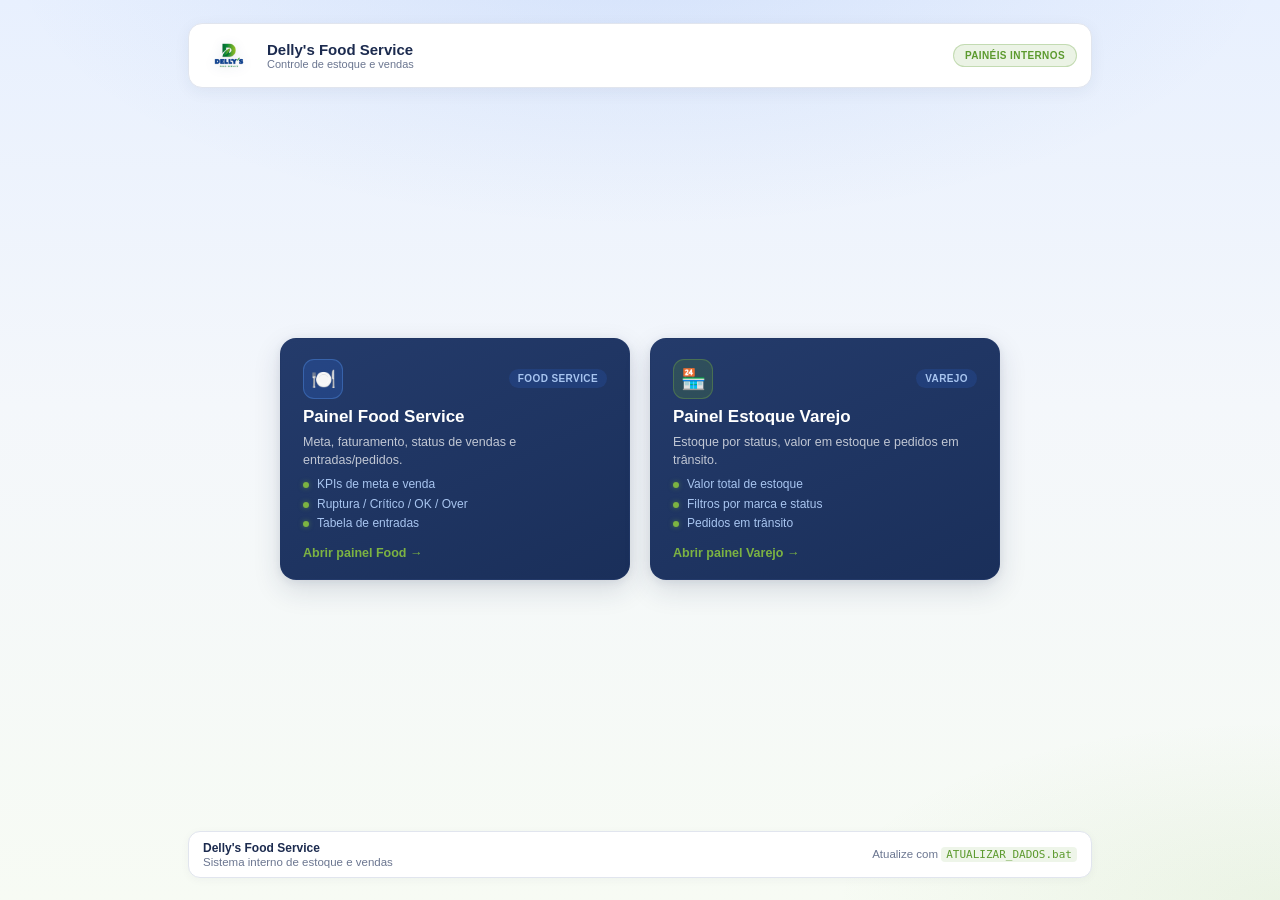
==== commit 30ee1a75: "Add files via upload" ====
--- a/index.html
+++ b/index.html
@@ -3,337 +3,65 @@
 <head>
   <meta charset="UTF-8">
   <meta name="viewport" content="width=device-width, initial-scale=1.0">
-  <title>Food Service | Controle de Estoque</title>
+  <title>Delly's | Painéis de Estoque</title>
   <link rel="stylesheet" href="style.css">
-  <script>
-    (function () {
-      var v = Date.now();
-      document.write('<script src="data.js?v=' + v + '"><\/script>');
-      document.write('<script src="script.js?v=' + v + '"><\/script>');
-    })();
-  </script>
 </head>
 <body>
-
-<header class="topbar">
-  <div class="topbar-head">
-    <div class="brand">
-      <a href="../index.html" class="brand-mark" title="Voltar ao início" style="text-decoration:none;">↩</a>
-      <div class="brand-text">
-        <h1>FOOD SERVICE <span class="accent">| ESTOQUE</span></h1>
-        <span class="data-updated" id="data-updated">Atualizado em: –</span>
-      </div>
-    </div>
-  </div>
-  <div class="kpi-row">
-    <div class="kpi kpi-meta">
-      <span class="kpi-icon">💰</span>
-      <div class="kpi-text">
-        <span class="kpi-label">META MENSAL</span>
-        <span class="kpi-value" id="kpi-meta-mensal">–</span>
-      </div>
-    </div>
-    <div class="kpi kpi-venda">
-      <span class="kpi-icon">📊</span>
-      <div class="kpi-text">
-        <span class="kpi-label">VENDA ATUAL</span>
-        <span class="kpi-value" id="kpi-venda-atual">–</span>
-      </div>
-    </div>
-    <div class="kpi kpi-falta">
-      <span class="kpi-icon">📈</span>
-      <div class="kpi-text">
-        <span class="kpi-label">FALTA P/ META</span>
-        <span class="kpi-value" id="kpi-falta-meta">–</span>
-      </div>
-    </div>
-    <div class="kpi kpi-estoque">
-      <span class="kpi-icon">📦</span>
-      <div class="kpi-text">
-        <span class="kpi-label">ESTOQUE UN</span>
-        <span class="kpi-value" id="kpi-estoque-un">–</span>
-      </div>
-    </div>
-  </div>
-</header>
-
-<div class="filter-bar">
-  <div class="filter-bar-inner">
-    <label class="filter-label">Filtrar por Marca:</label>
-    <div class="ms-dropdown" id="marca-dropdown">
-      <button type="button" class="ms-toggle" id="marca-toggle" aria-haspopup="listbox" aria-expanded="false">
-        <span id="marca-toggle-text">Todas as marcas</span>
-        <span class="ms-arrow">▾</span>
-      </button>
-      <div class="ms-panel" id="marca-panel" hidden>
-        <div class="ms-search-wrap">
-          <input type="search" id="marca-search" placeholder="Buscar marca..." autocomplete="off">
-        </div>
-        <div class="ms-actions">
-          <button type="button" id="marca-select-all">Selecionar todas</button>
-          <button type="button" id="marca-clear">Limpar</button>
-        </div>
-        <ul class="ms-list" id="marca-list" role="listbox" aria-multiselectable="true"></ul>
-      </div>
-    </div>
-    <span class="filter-hint" id="marca-hint"></span>
-    <button type="button" id="clear-dept-filter" class="clear-dept-btn" hidden>✕ Limpar departamento</button>
-  </div>
-</div>
-
-<!-- Abas mobile (pills) -->
-<nav class="mobile-tabs" id="mobile-tabs" aria-label="Seções do painel">
-  <button type="button" class="mobile-tab active" data-tab="faturamento">📊 Faturamento</button>
-  <button type="button" class="mobile-tab" data-tab="estoque">📦 Estoque</button>
-</nav>
-
-<main class="grid">
-
-  <section class="panel panel-donut" data-mobile-tab="faturamento">
-    <h2>VENDAS ATUAL UN</h2>
-    <div class="donut-wrap donut-lg">
-      <svg id="donut" viewBox="0 0 480 480"></svg>
-      <div class="donut-center">
-        <span id="donut-total">0</span>
-        <small>Faturamento Total</small>
-      </div>
-    </div>
-    <ul class="legend" id="donut-legend"></ul>
-    <button type="button" id="clear-vendas-filter" class="clear-dept-btn clear-vendas-btn" hidden>✕ Limpar filtro de vendas</button>
-  </section>
-
-  <section class="panel panel-bars" data-mobile-tab="faturamento">
-    <h2>FATURAMENTO × VENDAS UN POR DEPARTAMENTO</h2>
-    <div class="cluster-legend">
-      <span><i class="leg-fat"></i> Faturamento (R$)</span>
-      <span><i class="leg-vend"></i> Vendas UN</span>
-    </div>
-    <div class="cluster-bars" id="dept-bars"></div>
-  </section>
-
-  <section class="panel panel-gauge" data-mobile-tab="both">
-    <h2 id="saude-title">SAÚDE DO ESTOQUE POR DEPARTAMENTO</h2>
-
-    <!-- Modo Faturamento / desktop: meta mensal -->
-    <div class="gauge-mode gauge-mode-meta" id="gauge-mode-meta">
-      <div class="meta-gauge-wrap">
-        <svg id="meta-gauge" viewBox="0 0 200 115"></svg>
-        <div class="meta-gauge-center">
-          <span id="meta-gauge-pct">0%</span>
-          <small>da Meta Mensal atingida</small>
+  <div class="page">
+    <header class="top">
+      <div class="brand">
+        <img src="assets/logo.webp" onerror="this.src='assets/logo.png'" alt="Delly's">
+        <div class="brand-text">
+          <strong>Delly's Food Service</strong>
+          <span>Controle de estoque e vendas</span>
         </div>
       </div>
-      <div class="meta-gauge-legend">
-        <span>Meta: <strong id="meta-gauge-meta">R$ 0</strong></span>
-        <span>Atual: <strong id="meta-gauge-atual">R$ 0</strong></span>
+      <span class="badge">Painéis internos</span>
+    </header>
+
+    <main class="panels">
+      <div class="grid">
+        <a class="card" href="food/index.html">
+          <div class="card-head">
+            <span class="icon icon-food">🍽️</span>
+            <span class="tag">Food Service</span>
+          </div>
+          <h2>Painel Food Service</h2>
+          <p>Meta, faturamento, status de vendas e entradas/pedidos.</p>
+          <ul>
+            <li>KPIs de meta e venda</li>
+            <li>Ruptura / Crítico / OK / Over</li>
+            <li>Tabela de entradas</li>
+          </ul>
+          <span class="cta">Abrir painel Food →</span>
+        </a>
+
+        <a class="card" href="varejo/index.html">
+          <div class="card-head">
+            <span class="icon icon-varejo">🏪</span>
+            <span class="tag">Varejo</span>
+          </div>
+          <h2>Painel Estoque Varejo</h2>
+          <p>Estoque por status, valor em estoque e pedidos em trânsito.</p>
+          <ul>
+            <li>Valor total de estoque</li>
+            <li>Filtros por marca e status</li>
+            <li>Pedidos em trânsito</li>
+          </ul>
+          <span class="cta">Abrir painel Varejo →</span>
+        </a>
       </div>
-    </div>
+    </main>
 
-    <!-- Modo Estoque (mobile): medidor por status -->
-    <div class="gauge-mode gauge-mode-status" id="gauge-mode-status" hidden>
-      <div class="status-meter-wrap">
-        <div class="status-meter" id="status-meter" role="img" aria-label="Distribuição por status de estoque"></div>
-        <div class="status-meter-total" id="status-meter-total">0 itens</div>
+    <footer class="foot">
+      <div>
+        <strong>Delly's Food Service</strong>
+        <span>Sistema interno de estoque e vendas</span>
       </div>
-      <ul class="status-meter-legend" id="status-meter-legend"></ul>
-    </div>
-
-    <p class="click-hint">Clique em um departamento para filtrar o dashboard</p>
-    <div class="table-scroll dept-scroll">
-      <table class="status-table dept-health-table" id="dept-health-table">
-        <thead>
-          <tr>
-            <th>Depto</th>
-            <th class="num col-fat">Fat.</th>
-            <th class="num col-hide-tablet">Média UN</th>
-            <th class="num col-hide-tablet">Vendas UN</th>
-            <th class="num col-hide-tablet">Giro Dia</th>
-            <th>Situação</th>
-            <th class="num col-pct">% Meta</th>
-          </tr>
-        </thead>
-        <tbody></tbody>
-      </table>
-    </div>
-    <!-- Lista curta só no mobile -->
-    <ul class="dept-health-mobile" id="dept-health-mobile" hidden></ul>
-  </section>
-
-  <section class="panel panel-table" data-mobile-tab="faturamento">
-    <div class="table-toolbar">
-      <h2>PRODUTOS — ACOMPANHAMENTO DE VENDAS</h2>
-      <div class="toolbar-controls">
-        <button type="button" class="btn-export" id="btn-export">⬇ Exportar</button>
-        <input type="search" id="search-box" placeholder="Buscar COD, produto, marca ou depto...">
-        <div class="top-filters" id="top-filters">
-          <span class="top-label">Top faturamento:</span>
-          <button type="button" class="chip-top active" data-top="0">Todos</button>
-          <button type="button" class="chip-top" data-top="20">Top 20</button>
-          <button type="button" class="chip-top" data-top="50">Top 50</button>
-          <button type="button" class="chip-top" data-top="100">Top 100</button>
-        </div>
+      <div class="foot-right">
+        <span>Atualize com <code>ATUALIZAR_DADOS.bat</code></span>
       </div>
-    </div>
-
-    <div class="status-rules vendas-rules">
-      <span class="rule-item"><strong>📈 Crescimento</strong> — Vendas atual &gt; média 3 meses (+5%)</span>
-      <span class="rule-item"><strong>➡️ Estável</strong> — Variação entre −5% e +5%</span>
-      <span class="rule-item"><strong>📉 Queda</strong> — Vendas atual &lt; média 3 meses (−5%)</span>
-    </div>
-
-    <div class="table-scroll product-scroll">
-      <table class="product-table">
-        <thead>
-          <tr>
-            <th data-key="cod" class="col-cod">COD</th>
-            <th data-key="descricao">Produto</th>
-            <th data-key="departamento" class="col-hide-mobile">Depto</th>
-            <th data-key="marca" class="col-hide-mobile">Marca</th>
-            <th data-key="vendas_un" class="num">Vend. Atual</th>
-            <th data-key="vendas_m1_un" class="num col-hide-tablet">M-1</th>
-            <th data-key="vendas_m2_un" class="num col-hide-tablet">M-2</th>
-            <th data-key="vendas_m3_un" class="num col-hide-tablet">M-3</th>
-            <th data-key="media_mensal_un" class="num col-hide-tablet">Média</th>
-            <th data-key="faturamento" class="num col-hide-mobile">Fat. (R$)</th>
-            <th data-key="data_ultima_entrada">Últ. Entrada</th>
-          </tr>
-        </thead>
-        <tbody id="product-tbody"></tbody>
-      </table>
-    </div>
-
-    <div class="pagination" id="pagination"></div>
-  </section>
-
-  <section class="panel panel-table panel-entrada" data-mobile-tab="estoque">
-    <div class="table-toolbar">
-      <h2>ENTRADAS / PEDIDOS</h2>
-      <div class="toolbar-controls">
-        <button type="button" class="btn-export" id="btn-export-entrada">⬇ Exportar estoque</button>
-        <input type="search" id="search-entrada" placeholder="Buscar COD, produto, marca, depto ou nº pedido...">
-        <div class="status-filters" id="entrada-status-filters">
-          <button class="chip chip-all active" data-status="Todos">Todos <span class="chip-count" id="count-Todos"></span></button>
-          <button class="chip chip-ruptura" data-status="Ruptura">⚠️ Ruptura <span class="chip-count" id="count-Ruptura"></span></button>
-          <button class="chip chip-critico" data-status="Critico">🔴 Crítico <span class="chip-count" id="count-Critico"></span></button>
-          <button class="chip chip-ok" data-status="OK">🟢 OK <span class="chip-count" id="count-OK"></span></button>
-          <button class="chip chip-over" data-status="Over">🔵 Over <span class="chip-count" id="count-Over"></span></button>
-        </div>
-      </div>
-    </div>
-
-    <div class="status-rules">
-      <span class="rule-item"><strong>⚠️ Ruptura</strong> — Estoque UN = 0</span>
-      <span class="rule-item"><strong>🔴 Crítico</strong> — Dias de estoque &lt; 20</span>
-      <span class="rule-item"><strong>🟢 OK</strong> — Dias de estoque entre 20 e 60</span>
-      <span class="rule-item"><strong>🔵 Over</strong> — Dias de estoque &gt; 60</span>
-      <span class="rule-item rule-hint">Clique no status para filtrar o site inteiro · itens sem pedido aparecem com Nº Pedido = 0</span>
-      <span class="rule-item rule-hint">Previsão de Entrada = 0 quando a Data Última Entrada for ≥ à previsão</span>
-    </div>
-
-    <div class="table-scroll product-scroll entrada-scroll">
-      <table class="product-table entrada-table">
-        <thead>
-          <tr>
-            <th data-ekey="cod" class="col-cod">COD</th>
-            <th data-ekey="descricao">Descrição</th>
-            <th data-ekey="estoque_un" class="num">Estoque</th>
-            <th data-ekey="dias_estoque_un" class="num col-hide-tablet">Dias Est.</th>
-            <th data-ekey="departamento" class="col-hide-tablet">Departamento</th>
-            <th data-ekey="marca" class="col-hide-tablet">Marca</th>
-            <th data-ekey="data_ultima_entrada" class="col-hide-tablet">Últ. Entrada</th>
-            <th data-ekey="numero_pedido">Nº Pedido</th>
-            <th data-ekey="previsao_entrada">Previsão</th>
-            <th data-ekey="qtd_pedida" class="num col-hide-mobile">Qtd. Pedida</th>
-            <th data-ekey="status">Status</th>
-          </tr>
-        </thead>
-        <tbody id="entrada-tbody"></tbody>
-      </table>
-    </div>
-
-    <div class="pagination" id="entrada-pagination"></div>
-  </section>
-
-</main>
-
-<!-- Modal exportar produtos -->
-<div class="modal-overlay" id="export-modal" hidden>
-  <div class="modal" role="dialog" aria-labelledby="export-title">
-    <div class="modal-header">
-      <h3 id="export-title">Exportar produtos</h3>
-      <button type="button" class="modal-close" id="export-close" aria-label="Fechar">✕</button>
-    </div>
-    <div class="modal-body">
-      <p class="modal-hint">Sempre ordenado por faturamento (maior → menor). Usa os filtros de marca/departamento ativos no site.</p>
-
-      <label class="modal-label">Quantidade (Top)</label>
-      <div class="modal-options" id="export-top">
-        <label><input type="radio" name="export-top" value="20" checked> Top 20</label>
-        <label><input type="radio" name="export-top" value="50"> Top 50</label>
-        <label><input type="radio" name="export-top" value="100"> Top 100</label>
-        <label><input type="radio" name="export-top" value="0"> Todos</label>
-      </div>
-
-      <label class="modal-label">Status <small style="font-weight:500;color:var(--text-muted)">(pode marcar vários)</small></label>
-      <div class="modal-options modal-options-multi" id="export-status">
-        <label><input type="checkbox" name="export-status" value="Todos" checked class="export-status-all"> Todos</label>
-        <label><input type="checkbox" name="export-status" value="Ruptura" class="export-status-item"> ⚠️ Ruptura</label>
-        <label><input type="checkbox" name="export-status" value="Critico" class="export-status-item"> 🔴 Crítico</label>
-        <label><input type="checkbox" name="export-status" value="OK" class="export-status-item"> 🟢 OK</label>
-        <label><input type="checkbox" name="export-status" value="Over" class="export-status-item"> 🔵 Over</label>
-      </div>
-
-      <label class="modal-label">Formato</label>
-      <div class="modal-options" id="export-format">
-        <label><input type="radio" name="export-format" value="csv" checked> CSV (Excel)</label>
-        <label><input type="radio" name="export-format" value="xlsx"> Excel (.xls)</label>
-      </div>
-    </div>
-    <div class="modal-footer">
-      <button type="button" class="btn-secondary" id="export-cancel">Cancelar</button>
-      <button type="button" class="btn-primary" id="export-confirm">Baixar arquivo</button>
-    </div>
+    </footer>
   </div>
-</div>
-
-<!-- Modal exportar ENTRADAS / ESTOQUE -->
-<div class="modal-overlay" id="export-entrada-modal" hidden>
-  <div class="modal" role="dialog" aria-labelledby="export-entrada-title">
-    <div class="modal-header">
-      <h3 id="export-entrada-title">Exportar estoque / entradas</h3>
-      <button type="button" class="modal-close" id="export-entrada-close" aria-label="Fechar">✕</button>
-    </div>
-    <div class="modal-body">
-      <p class="modal-hint">Usa os filtros de marca/departamento/busca ativos. Previsão = 0 quando a última entrada for ≥ à previsão.</p>
-
-      <label class="modal-label">Status de estoque <small style="font-weight:500;color:var(--text-muted)">(pode marcar vários)</small></label>
-      <div class="modal-options modal-options-multi" id="export-entrada-status">
-        <label><input type="checkbox" name="export-entrada-status" value="Todos" checked class="export-status-all"> Todos</label>
-        <label><input type="checkbox" name="export-entrada-status" value="Ruptura" class="export-status-item"> ⚠️ Ruptura</label>
-        <label><input type="checkbox" name="export-entrada-status" value="Critico" class="export-status-item"> 🔴 Crítico</label>
-        <label><input type="checkbox" name="export-entrada-status" value="OK" class="export-status-item"> 🟢 OK</label>
-        <label><input type="checkbox" name="export-entrada-status" value="Over" class="export-status-item"> 🔵 Over</label>
-      </div>
-
-      <label class="modal-label">Pedido</label>
-      <div class="modal-options" id="export-entrada-pedido">
-        <label><input type="radio" name="export-entrada-pedido" value="todos" checked> Todos (com e sem pedido)</label>
-        <label><input type="radio" name="export-entrada-pedido" value="com"> Somente com nº pedido</label>
-        <label><input type="radio" name="export-entrada-pedido" value="sem"> Somente sem pedido (0)</label>
-      </div>
-
-      <label class="modal-label">Formato</label>
-      <div class="modal-options" id="export-entrada-format">
-        <label><input type="radio" name="export-entrada-format" value="csv" checked> CSV (Excel)</label>
-        <label><input type="radio" name="export-entrada-format" value="xlsx"> Excel (.xls)</label>
-      </div>
-    </div>
-    <div class="modal-footer">
-      <button type="button" class="btn-secondary" id="export-entrada-cancel">Cancelar</button>
-      <button type="button" class="btn-primary" id="export-entrada-confirm">Baixar arquivo</button>
-    </div>
-  </div>
-</div>
-
 </body>
 </html>
--- a/style.css
+++ b/style.css
@@ -1,1372 +1,319 @@
+/* Hub Delly's — Paleta 1: fundo claro + cards navy + verde CTA
+   100vh, sem scroll */
+
 :root {
-  --navy-deep: #0d1b3a;
-  --navy: #1a2f5a;
-  --navy-light: #2a4a8a;
-  --blue: #1e5eff;
-  --blue-mid: #3b7ddd;
-  --blue-soft: #5b9cf5;
-  --blue-pale: #e8f0fe;
-  --green: #7cb342;
-  --green-dark: #5a8c2c;
-  --red: #e04b3f;
-  --orange: #f0973d;
-  --grey-bg: #f2f4f8;
-  --grey-line: #e1e5ee;
-  --text-dark: #1c2b4f;
-  --text-muted: #6b7690;
-  --white: #ffffff;
-  --radius: 10px;
-}
-
-* { box-sizing: border-box; }
-
-html {
+  --bg: #F4F7FB;
+  --bg-2: #E8F0FE;
+  --bg-3: #F7FBF4;
+  --surface: #FFFFFF;
+  --border: #E1E5EE;
+  --text: #1C2B4F;
+  --text-muted: #6B7690;
+  --navy: #1A2F5A;
+  --navy-2: #243B6B;
+  --blue-soft: #A8C5F0;
+  --green: #5C9A2E;
+  --green-b: #7CB342;
+  --green-lime: #9CCC65;
+  --white: #FFFFFF;
+  --radius: 16px;
+}
+
+* { box-sizing: border-box; margin: 0; padding: 0; }
+
+html, body {
+  height: 100%;
+  overflow: hidden;
+  font-family: "Segoe UI", Roboto, Arial, sans-serif;
+  color: var(--text);
+  background:
+    radial-gradient(ellipse 90% 55% at 50% -5%, rgba(45, 108, 223, 0.10) 0%, transparent 55%),
+    radial-gradient(ellipse 70% 40% at 100% 100%, rgba(92, 154, 46, 0.08) 0%, transparent 50%),
+    linear-gradient(180deg, var(--bg-2) 0%, var(--bg) 45%, var(--bg-3) 100%);
+  background-color: var(--bg);
+}
+
+.page {
+  height: 100vh;
+  height: 100dvh;
+  max-width: 960px;
+  margin: 0 auto;
+  padding: clamp(12px, 2.5vh, 24px) clamp(14px, 3vw, 28px);
+  display: grid;
+  grid-template-rows: auto 1fr auto;
+  gap: clamp(10px, 2vh, 20px);
+  overflow: hidden;
+}
+
+/* Header */
+.top {
+  display: flex;
+  align-items: center;
+  justify-content: space-between;
+  gap: 12px;
+  padding: 10px 14px;
+  background: var(--surface);
+  border: 1px solid var(--border);
+  border-radius: 14px;
+  box-shadow: 0 4px 16px rgba(28, 43, 79, 0.06);
+}
+
+.brand {
+  display: flex;
+  align-items: center;
+  gap: 12px;
+  min-width: 0;
+}
+
+.brand img {
+  width: clamp(40px, 6vh, 52px);
+  height: auto;
+  flex-shrink: 0;
+  filter: drop-shadow(0 2px 6px rgba(28, 43, 79, 0.12));
+}
+
+.brand-text {
+  display: flex;
+  flex-direction: column;
+  min-width: 0;
+}
+
+.brand-text strong {
+  font-size: clamp(13px, 1.6vw, 15px);
+  font-weight: 800;
+  color: var(--text);
+  white-space: nowrap;
+  overflow: hidden;
+  text-overflow: ellipsis;
+}
+
+.brand-text span {
+  font-size: 11px;
+  color: var(--text-muted);
+}
+
+.badge {
+  flex-shrink: 0;
+  font-size: 10px;
+  font-weight: 700;
+  letter-spacing: 0.4px;
+  text-transform: uppercase;
+  color: var(--green);
+  background: rgba(92, 154, 46, 0.12);
+  border: 1px solid rgba(92, 154, 46, 0.28);
+  padding: 5px 11px;
+  border-radius: 999px;
+}
+
+/* Cards */
+.panels {
+  min-height: 0;
+  display: flex;
+  align-items: center;
+  justify-content: center;
+}
+
+.grid {
+  display: grid;
+  grid-template-columns: 1fr 1fr;
+  gap: clamp(12px, 2vw, 20px);
   width: 100%;
-  overflow-x: hidden;
-}
-
-body {
-  margin: 0;
-  font-family: "Segoe UI", Roboto, Arial, sans-serif;
-  background: var(--grey-bg);
-  color: var(--text-dark);
-  width: 100%;
-  overflow-x: hidden;
-  position: relative;
-}
-
-.topbar {
-  background: linear-gradient(135deg, #121E32, #1D2D49 50%, #213251);
-  padding: 18px 28px;
-  display: flex;
-  align-items: center;
-  justify-content: space-between;
-  flex-wrap: wrap;
-  gap: 16px;
-}
-.topbar-head {
-  display: flex;
-  align-items: center;
-  gap: 12px;
-}
-
-/* Hamburger, pills e drawer só no mobile */
-.menu-toggle,
-.mobile-tabs,
-.drawer-overlay,
-.mobile-drawer {
-  display: none;
-}
-
-.brand { display: flex; align-items: center; gap: 12px; }
-.brand-text { display: flex; flex-direction: column; gap: 2px; }
-
-.brand-mark {
-  background: #5C9A2E;
-  color: #121E32;
-  font-weight: 800;
-  font-size: 14px;
-  padding: 8px 10px;
-  border-radius: 8px;
-  letter-spacing: 0.5px;
-}
-
-.brand h1 {
+  max-width: 720px;
+}
+
+.card {
+  display: flex;
+  flex-direction: column;
+  gap: 6px;
+  padding: clamp(14px, 2.2vh, 22px) clamp(14px, 2vw, 22px);
+  background: linear-gradient(155deg, var(--navy-2) 0%, var(--navy) 100%);
+  border: 1px solid rgba(36, 59, 107, 0.5);
+  border-radius: var(--radius);
+  text-decoration: none;
   color: var(--white);
-  font-size: 22px;
-  letter-spacing: 0.5px;
-  margin: 0;
-  font-weight: 800;
-}
-.brand h1 .accent { color: #5C9A2E; }
-
-.data-updated {
-  font-size: 11px;
-  color: rgba(255, 255, 255, 0.75);
-  font-weight: 500;
-  letter-spacing: 0.2px;
-}
-
-.kpi-row { display: flex; gap: 12px; flex-wrap: wrap; }
-
-.kpi {
-  display: flex;
-  align-items: center;
-  gap: 10px;
-  padding: 10px 16px;
-  border-radius: var(--radius);
-  min-width: 130px;
-  color: var(--white);
-}
-.kpi-icon { font-size: 20px; }
-.kpi-text { display: flex; flex-direction: column; line-height: 1.2; }
-.kpi-label { font-size: 11px; font-weight: 700; opacity: 0.85; letter-spacing: 0.5px; }
-.kpi-value { font-size: 18px; font-weight: 800; }
-
-/* KPIs — paleta atualizada */
-.kpi-meta { background: #243656; }
-.kpi-venda { background: #2D6CDF; }
-.kpi-falta { background: #4A7A26; }
-.kpi-estoque { background: #5C9A2E; }
-
-.filter-bar {
-  background: var(--white);
-  border-bottom: 1px solid var(--grey-line);
-  padding: 10px 28px;
-  box-shadow: 0 1px 2px rgba(20, 30, 60, 0.04);
-}
-.filter-bar-inner {
-  display: flex;
-  align-items: center;
-  gap: 12px;
-  flex-wrap: wrap;
-}
-.filter-label {
-  font-size: 13px;
-  font-weight: 700;
-  color: var(--navy);
-  white-space: nowrap;
-}
-.filter-hint { font-size: 12px; color: var(--text-muted); }
-
-.clear-dept-btn {
-  padding: 7px 12px;
-  border: 1px solid var(--blue);
-  background: var(--blue-pale);
-  color: var(--blue);
-  border-radius: 8px;
-  font-size: 12px;
-  font-weight: 700;
-  cursor: pointer;
-}
-.clear-dept-btn:hover {
-  background: var(--blue);
-  color: var(--white);
-}
-
-.ms-dropdown {
-  position: relative;
-  min-width: 260px;
-  max-width: 420px;
-  flex: 1;
-}
-.ms-toggle {
-  width: 100%;
+  box-shadow:
+    0 10px 28px rgba(28, 43, 79, 0.14),
+    0 2px 8px rgba(28, 43, 79, 0.08);
+  transition: transform 0.18s ease, border-color 0.18s ease, box-shadow 0.18s ease;
+  min-height: 0;
+}
+
+.card:hover {
+  transform: translateY(-4px);
+  border-color: rgba(124, 179, 66, 0.55);
+  box-shadow:
+    0 16px 36px rgba(28, 43, 79, 0.18),
+    0 0 0 1px rgba(92, 154, 46, 0.2),
+    0 4px 16px rgba(92, 154, 46, 0.1);
+}
+
+.card-head {
   display: flex;
   align-items: center;
   justify-content: space-between;
   gap: 8px;
-  padding: 9px 14px;
-  border: 1px solid var(--grey-line);
-  border-radius: 8px;
-  background: var(--white);
-  color: var(--text-dark);
-  font-size: 13px;
-  font-weight: 600;
-  cursor: pointer;
-  text-align: left;
-}
-.ms-toggle:hover { border-color: var(--navy-light); }
-.ms-toggle[aria-expanded="true"] {
-  border-color: var(--blue);
-  box-shadow: 0 0 0 2px rgba(30, 94, 255, 0.15);
-}
-.ms-arrow { color: var(--text-muted); font-size: 12px; }
-
-.ms-panel {
-  position: absolute;
-  top: calc(100% + 4px);
-  left: 0;
-  right: 0;
-  min-width: 280px;
-  max-height: 360px;
-  background: var(--white);
-  border: 1px solid var(--grey-line);
-  border-radius: 10px;
-  box-shadow: 0 8px 24px rgba(20, 30, 60, 0.12);
-  z-index: 100;
-  display: flex;
-  flex-direction: column;
-  overflow: hidden;
-}
-.ms-panel[hidden] { display: none !important; }
-
-.ms-search-wrap {
-  padding: 10px 10px 6px;
-  border-bottom: 1px solid var(--grey-line);
-}
-.ms-search-wrap input {
-  width: 100%;
-  padding: 8px 10px;
-  border: 1px solid var(--grey-line);
-  border-radius: 6px;
-  font-size: 13px;
-}
-.ms-actions {
-  display: flex;
-  gap: 8px;
-  padding: 8px 10px;
-  border-bottom: 1px solid var(--grey-line);
-}
-.ms-actions button {
-  flex: 1;
-  padding: 6px 8px;
-  border: 1px solid var(--grey-line);
-  border-radius: 6px;
-  background: var(--grey-bg);
-  font-size: 12px;
-  font-weight: 600;
-  color: var(--navy);
-  cursor: pointer;
-}
-.ms-actions button:hover {
-  background: var(--navy-deep);
-  color: var(--white);
-  border-color: var(--navy-deep);
-}
-.ms-list {
-  list-style: none;
-  margin: 0;
-  padding: 6px 0;
-  overflow-y: auto;
-  max-height: 260px;
-}
-.ms-item label {
-  display: flex;
-  align-items: center;
-  gap: 10px;
-  padding: 7px 14px;
-  cursor: pointer;
-  font-size: 13px;
-  color: var(--text-dark);
-}
-.ms-item label:hover { background: #f0f4fb; }
-.ms-item input[type="checkbox"] {
-  width: 15px;
-  height: 15px;
-  accent-color: var(--blue);
-  flex-shrink: 0;
-}
-
-.grid {
+}
+
+.icon {
+  width: 40px;
+  height: 40px;
   display: grid;
-  grid-template-columns: 1.15fr 1.4fr 1.25fr;
-  gap: 16px;
-  padding: 20px;
-}
-
-.panel {
-  background: var(--white);
-  border-radius: var(--radius);
-  padding: 16px 18px;
-  box-shadow: 0 1px 3px rgba(20, 30, 60, 0.08);
-}
-
-.panel h2 {
-  font-size: 13px;
-  letter-spacing: 0.5px;
-  margin: 0 0 10px;
-  font-weight: 800;
-  background: var(--navy-deep);
-  color: var(--white);
-  padding: 8px 12px;
-  border-radius: 6px;
-  display: inline-block;
-}
-
-.click-hint {
-  margin: 0 0 10px;
-  font-size: 11px;
-  color: var(--text-muted);
-  font-style: italic;
-}
-
-.panel-table { grid-column: 1 / -1; }
-
-/* Donut grande */
-.donut-wrap {
-  position: relative;
-  width: 240px;
-  margin: 0 auto;
-}
-.donut-wrap.donut-lg {
-  width: 460px;
-  max-width: 100%;
-}
-#donut { width: 100%; height: auto; }
-.donut-center {
-  position: absolute;
-  top: 50%; left: 50%;
-  transform: translate(-50%, -50%);
-  text-align: center;
-  line-height: 1.1;
-  pointer-events: none;
-}
-.donut-center span {
-  display: block;
-  font-size: 28px;
-  font-weight: 800;
-  color: var(--navy);
-}
-.donut-center small { color: var(--text-muted); font-size: 12px; }
-.donut-pct-label {
-  font-size: 14px;
-  font-weight: 800;
-  fill: var(--navy);
-}
-
-.legend { list-style: none; padding: 0; margin: 14px 0 0; display: flex; flex-direction: column; gap: 8px; }
-.legend li { display: flex; align-items: center; gap: 8px; font-size: 13px; }
-.legend li.legend-item {
-  cursor: pointer;
-  padding: 6px 8px;
-  border-radius: 8px;
-  transition: background 0.15s;
-}
-.legend li.legend-item:hover { background: #f0f4fb; }
-.legend li.legend-item.active {
-  background: var(--blue-pale);
-  outline: 2px solid var(--blue);
-  outline-offset: -2px;
-  font-weight: 700;
-}
-.legend .dot { width: 10px; height: 10px; border-radius: 50%; display: inline-block; flex-shrink: 0; }
-.legend .lg-label { flex: 1; }
-.legend .lg-value { font-weight: 700; color: var(--navy); white-space: nowrap; font-size: 12px; }
-
-.donut-slice { transition: opacity 0.2s; }
-.donut-slice:hover { opacity: 0.85; }
-
-.clear-vendas-btn:not([hidden]) { margin: 10px auto 0; display: block; }
-
-/* Gauge de % da Meta */
-.meta-gauge-wrap {
-  position: relative;
-  width: 220px;
-  margin: 4px auto 4px;
-}
-#meta-gauge { width: 100%; height: auto; display: block; }
-.meta-gauge-center {
-  position: absolute;
-  bottom: 2px;
-  left: 50%;
-  transform: translateX(-50%);
-  text-align: center;
-  pointer-events: none;
-}
-.meta-gauge-center span { display: block; font-size: 22px; font-weight: 800; color: var(--navy); }
-.meta-gauge-center small { display: block; font-size: 10px; color: var(--text-muted); }
-.meta-gauge-legend {
-  display: flex;
-  justify-content: center;
-  gap: 18px;
-  font-size: 12px;
-  color: var(--text-muted);
-  margin-bottom: 14px;
-}
-.meta-gauge-legend strong { color: var(--navy); }
-
-.cluster-legend {
-  display: flex;
-  gap: 16px;
-  margin-bottom: 12px;
-  font-size: 12px;
-  font-weight: 600;
-  color: var(--text-muted);
-}
-.cluster-legend i {
-  display: inline-block;
-  width: 12px;
-  height: 12px;
-  border-radius: 3px;
-  margin-right: 6px;
-  vertical-align: middle;
-}
-.leg-fat { background: var(--navy-light); }
-.leg-vend { background: var(--blue); }
-
-.panel-bars {
-  display: flex;
-  flex-direction: column;
-  min-height: 0;
-}
-.cluster-bars {
-  display: flex;
-  flex-direction: column;
-  gap: 10px;
-  /* sem barra de rolagem — preenche o painel */
-  overflow: visible;
-  padding-right: 0;
-}
-.empty-bars {
-  margin: 12px 0;
-  font-size: 13px;
-  color: var(--text-muted);
-  font-style: italic;
-}
-
-.cluster-row {
-  display: grid;
-  grid-template-columns: 120px 1fr;
-  gap: 8px;
-  align-items: center;
-  font-size: 12px;
-}
-.cluster-label {
-  font-weight: 600;
-  color: var(--text-dark);
-  text-align: right;
-  overflow: hidden;
-  text-overflow: ellipsis;
-  white-space: nowrap;
-}
-.cluster-tracks { display: flex; flex-direction: column; gap: 4px; }
-.cluster-track-outer {
-  display: flex;
-  align-items: center;
-  gap: 8px;
-  min-width: 0;
-}
-.cluster-track {
-  flex: 1;
-  min-width: 0;
-  background: var(--grey-line);
-  border-radius: 4px;
-  height: 14px;
-  overflow: hidden;
-}
-.cluster-fill {
-  height: 100%;
-  border-radius: 4px 0 0 4px;
-  min-width: 2px;
-  transition: width 0.35s ease;
-}
-.cluster-fill.fat { background: var(--navy-light); }
-.cluster-fill.vend { background: var(--blue); }
-.cluster-val-ext {
-  flex-shrink: 0;
-  font-size: 11px;
-  font-weight: 700;
-  color: var(--navy-deep);
-  white-space: nowrap;
-  min-width: 90px;
-  text-align: left;
-}
-
-.dept-scroll { max-height: 420px; overflow: auto; }
-.dept-health-table { width: 100%; border-collapse: collapse; font-size: 12px; }
-.dept-health-table th {
-  text-align: left;
-  color: var(--text-muted);
-  font-weight: 700;
-  padding: 6px 6px;
-  border-bottom: 2px solid var(--grey-line);
-  position: sticky;
-  top: 0;
-  background: var(--white);
-  white-space: nowrap;
-  z-index: 1;
-}
-.dept-health-table th.num, .dept-health-table td.num { text-align: right; }
-.dept-health-table td { padding: 7px 6px; border-bottom: 1px solid var(--grey-line); }
-.dept-row { cursor: pointer; transition: background 0.15s; }
-.dept-row:hover { background: #eef3fc; }
-.dept-row.row-active {
-  background: #d6e4ff;
-  outline: 2px solid var(--blue);
-  outline-offset: -2px;
-}
-
-.sit-badge {
-  padding: 3px 8px;
-  border-radius: 10px;
+  place-items: center;
+  font-size: 20px;
+  border-radius: 11px;
+  border: 1px solid transparent;
+}
+
+.icon-food {
+  background: rgba(45, 108, 223, 0.22);
+  border-color: rgba(91, 156, 245, 0.35);
+}
+
+.icon-varejo {
+  background: rgba(92, 154, 46, 0.22);
+  border-color: rgba(124, 179, 66, 0.35);
+}
+
+.tag {
   font-size: 10px;
   font-weight: 700;
+  letter-spacing: 0.4px;
+  text-transform: uppercase;
+  color: var(--blue-soft);
+  background: rgba(45, 108, 223, 0.18);
+  padding: 4px 9px;
+  border-radius: 999px;
+}
+
+.card h2 {
+  font-size: clamp(15px, 1.8vw, 17px);
+  font-weight: 800;
+  margin-top: 2px;
   color: var(--white);
-  display: inline-block;
-  white-space: nowrap;
-}
-.sit-bateu { background: var(--green); }
-.sit-andamento { background: var(--blue); }
-.sit-abaixo { background: var(--orange); }
-.sit-sem { background: var(--red); }
-
-.table-toolbar {
-  display: flex;
-  justify-content: space-between;
-  align-items: center;
-  flex-wrap: wrap;
-  gap: 12px;
-  margin-bottom: 8px;
-}
-.toolbar-controls { display: flex; gap: 12px; align-items: center; flex-wrap: wrap; }
-
-#search-box {
-  padding: 8px 12px;
-  border: 1px solid var(--grey-line);
-  border-radius: 8px;
-  font-size: 13px;
-  min-width: 220px;
-}
-
-.btn-export {
-  padding: 8px 14px;
-  border: none;
-  border-radius: 8px;
-  background: var(--blue);
-  color: var(--white);
-  font-size: 13px;
+}
+
+.card p {
+  font-size: 12.5px;
+  line-height: 1.45;
+  color: rgba(255, 255, 255, 0.72);
+}
+
+.card ul {
+  list-style: none;
+  margin-top: 2px;
+  display: flex;
+  flex-direction: column;
+  gap: 4px;
+}
+
+.card li {
+  position: relative;
+  padding-left: 14px;
+  font-size: 12px;
+  color: var(--blue-soft);
+  line-height: 1.3;
+}
+
+.card li::before {
+  content: "";
+  position: absolute;
+  left: 0;
+  top: 5px;
+  width: 6px;
+  height: 6px;
+  border-radius: 50%;
+  background: var(--green-b);
+  box-shadow: 0 0 5px rgba(124, 179, 66, 0.5);
+}
+
+.cta {
+  margin-top: auto;
+  padding-top: 8px;
+  font-size: 12.5px;
   font-weight: 700;
-  cursor: pointer;
-}
-.btn-export:hover { background: #1548d4; }
-
-.top-filters {
-  display: flex;
-  align-items: center;
-  gap: 6px;
-  flex-wrap: wrap;
-}
-.top-label {
-  font-size: 12px;
-  font-weight: 700;
-  color: var(--text-muted);
-}
-.chip-top {
-  border: 1px solid var(--grey-line);
-  background: var(--white);
-  color: var(--text-dark);
-  padding: 5px 10px;
-  border-radius: 16px;
-  font-size: 12px;
-  font-weight: 600;
-  cursor: pointer;
-}
-.chip-top:hover { border-color: var(--blue); color: var(--blue); }
-.chip-top.active {
-  background: var(--blue);
-  color: var(--white);
-  border-color: var(--blue);
-}
-
-.status-filters { display: flex; gap: 6px; flex-wrap: wrap; }
-.chip {
-  border: 1px solid var(--grey-line);
-  background: var(--white);
-  color: var(--text-dark);
-  padding: 6px 12px;
-  border-radius: 20px;
-  font-size: 12px;
-  font-weight: 600;
-  cursor: pointer;
-}
-.chip-count { font-weight: 700; opacity: 0.9; margin-left: 2px; }
-.chip.active { background: var(--navy-deep); color: var(--white); border-color: var(--navy-deep); }
-.chip-ruptura.active { background: var(--red); border-color: var(--red); }
-.chip-critico.active { background: var(--orange); border-color: var(--orange); }
-.chip-ok.active { background: var(--green); border-color: var(--green); }
-.chip-over.active { background: var(--blue); border-color: var(--blue); }
-
-.status-rules {
-  display: flex;
-  flex-wrap: wrap;
-  gap: 10px 18px;
-  margin: 0 0 12px;
-  padding: 10px 14px;
-  background: var(--grey-bg);
-  border-radius: 8px;
-  border: 1px solid var(--grey-line);
-  font-size: 12px;
-  color: var(--text-dark);
-}
-.rule-item strong { font-weight: 700; }
-
-.table-scroll { overflow-x: auto; }
-.product-scroll {
-  overflow-x: auto;
-  border: 1px solid var(--grey-line);
-  border-radius: 8px;
-}
-
-.product-table { width: 100%; border-collapse: collapse; font-size: 13px; min-width: 960px; }
-.product-table th {
-  text-align: left;
-  background: var(--grey-bg);
-  color: var(--text-muted);
-  font-weight: 700;
-  padding: 8px 10px;
-  border-bottom: 2px solid var(--grey-line);
-  cursor: pointer;
-  white-space: nowrap;
-}
-.product-table th.num, .product-table td.num { text-align: right; }
-.product-table td { padding: 7px 10px; border-bottom: 1px solid var(--grey-line); }
-.product-table tbody tr:hover { background: #f7f9fc; }
-
-.pagination {
-  display: flex;
-  justify-content: center;
-  align-items: center;
-  gap: 8px;
-  margin-top: 14px;
-  font-size: 13px;
-}
-.pagination button {
-  border: 1px solid var(--grey-line);
-  background: var(--white);
-  padding: 6px 12px;
-  border-radius: 6px;
-  cursor: pointer;
-}
-.pagination button:disabled { opacity: 0.4; cursor: not-allowed; }
-.pagination span { color: var(--text-muted); }
-
-.status-badge {
-  padding: 3px 10px;
-  border-radius: 12px;
-  font-size: 11px;
-  font-weight: 700;
-  color: var(--white);
-  display: inline-block;
-  white-space: nowrap;
-}
-.status-Ruptura { background: var(--red); }
-.status-Critico { background: var(--orange); }
-.status-OK { background: var(--green); }
-.status-Over { background: var(--blue); }
-
-/* Modal export */
-.modal-overlay {
-  position: fixed;
-  inset: 0;
-  background: rgba(10, 20, 40, 0.45);
-  display: flex;
-  align-items: center;
-  justify-content: center;
-  z-index: 1000;
-  padding: 16px;
-}
-.modal-overlay[hidden] { display: none !important; }
-.modal {
-  background: var(--white);
-  border-radius: 12px;
-  width: 100%;
-  max-width: 440px;
-  box-shadow: 0 16px 48px rgba(10, 20, 40, 0.25);
-  overflow: hidden;
-}
-.modal-header {
-  display: flex;
-  align-items: center;
-  justify-content: space-between;
-  padding: 14px 18px;
-  background: var(--navy-deep);
-  color: var(--white);
-}
-.modal-header h3 { margin: 0; font-size: 16px; }
-.modal-close {
-  background: transparent;
-  border: none;
-  color: var(--white);
-  font-size: 18px;
-  cursor: pointer;
-  opacity: 0.85;
-}
-.modal-close:hover { opacity: 1; }
-.modal-body { padding: 16px 18px; }
-.modal-hint {
-  margin: 0 0 14px;
-  font-size: 12px;
-  color: var(--text-muted);
-}
-.modal-label {
-  display: block;
-  font-size: 12px;
-  font-weight: 700;
-  color: var(--navy);
-  margin: 12px 0 6px;
-}
-.modal-options {
-  display: flex;
-  flex-wrap: wrap;
-  gap: 8px 14px;
-  font-size: 13px;
-}
-.modal-options label {
-  display: flex;
-  align-items: center;
-  gap: 6px;
-  cursor: pointer;
-}
-.modal-footer {
-  display: flex;
-  justify-content: flex-end;
-  gap: 10px;
-  padding: 12px 18px 16px;
-  border-top: 1px solid var(--grey-line);
-}
-.btn-secondary {
-  padding: 8px 14px;
-  border: 1px solid var(--grey-line);
-  border-radius: 8px;
-  background: var(--white);
-  font-weight: 600;
-  cursor: pointer;
-}
-.btn-primary {
-  padding: 8px 16px;
-  border: none;
-  border-radius: 8px;
-  background: var(--blue);
-  color: var(--white);
-  font-weight: 700;
-  cursor: pointer;
-}
-.btn-primary:hover { background: #1548d4; }
-
-
-/* Status de vendas SEM fundo colorido (só texto) */
-.vendas-text {
-  font-size: 12px;
-  font-weight: 700;
-  white-space: nowrap;
-}
-.vendas-Crescimento { color: #5a8c2c; }
-.vendas-Queda { color: #c0392b; }
-.vendas-Estavel { color: #2a3d6b; }
-.vendas-Sem\ Dados { color: #6b7690; }
-
-.vendas-rules .rule-item strong { font-weight: 700; }
-.rule-hint {
-  color: var(--blue);
-  font-style: italic;
-  font-weight: 600;
-}
-
-/* ENTRADAS / PEDIDOS */
-.panel-entrada { grid-column: 1 / -1; }
-.entrada-scroll { max-height: 480px; overflow: auto; }
-.entrada-table { min-width: 1180px; }
-.entrada-table th[data-ekey] { cursor: pointer; }
-#search-entrada {
-  padding: 8px 12px;
-  border: 1px solid var(--grey-line);
-  border-radius: 8px;
-  font-size: 13px;
-  min-width: 260px;
-  flex: 1;
-  max-width: 420px;
-}
-
-/* Lista curta de saúde (só mobile) */
-.dept-health-mobile {
-  list-style: none;
-  margin: 8px 0 0;
-  padding: 0;
-  display: none;
-  flex-direction: column;
-  gap: 6px;
-}
-.dept-mobile-item {
+  color: var(--green-b);
+}
+
+.card:hover .cta {
+  color: var(--green-lime);
+}
+
+/* Footer */
+.foot {
   display: flex;
   align-items: center;
   justify-content: space-between;
   gap: 12px;
-  padding: 10px 12px;
-  background: var(--grey-bg);
-  border: 1px solid var(--grey-line);
-  border-radius: 8px;
-  cursor: pointer;
-  transition: background 0.15s, outline 0.15s;
-}
-.dept-mobile-item:hover { background: #eef3fc; }
-.dept-mobile-item.active {
-  background: #d6e4ff;
-  outline: 2px solid var(--blue);
-  outline-offset: -2px;
-}
-.dept-mobile-left {
-  display: flex;
-  flex-direction: column;
-  align-items: flex-start;
-  gap: 3px;
-  min-width: 0;
-  flex: 1 1 auto;
-  overflow: hidden;
-}
-.dept-mobile-name {
+  padding: 9px 14px;
+  background: var(--surface);
+  border: 1px solid var(--border);
+  border-radius: 12px;
+  font-size: 11.5px;
+  color: var(--text-muted);
+  box-shadow: 0 2px 10px rgba(28, 43, 79, 0.04);
+}
+
+.foot strong {
   display: block;
-  width: 100%;
-  font-size: 13px;
-  font-weight: 600;
-  color: var(--text-dark);
-  overflow: hidden;
-  text-overflow: ellipsis;
-  white-space: nowrap;
-  line-height: 1.25;
-}
-.dept-mobile-fat {
-  display: block;
-  width: 100%;
+  color: var(--text);
   font-size: 12px;
-  font-weight: 700;
-  color: var(--navy);
-  line-height: 1.25;
-}
-.dept-mobile-item .sit-badge {
-  flex-shrink: 0;
-  align-self: center;
-}
-
-/* ========== TABLET (≤ 1100px) ========== */
-@media (max-width: 1100px) {
-  .grid { grid-template-columns: 1fr; }
-  .filter-bar { padding: 10px 16px; }
-  .ms-dropdown { min-width: 100%; max-width: 100%; }
-  .cluster-val-ext { min-width: 70px; font-size: 10px; }
-  .status-rules { flex-direction: column; gap: 6px; }
-  .donut-wrap.donut-lg { width: 320px; }
-  .meta-gauge-wrap { width: 190px; }
-
-  /* Barras: só faturamento */
-  .cluster-legend .leg-vend,
-  .cluster-legend span:last-child { display: none; }
-  .track-vend { display: none !important; }
-  .cluster-row { grid-template-columns: 100px 1fr; }
-  .panel-bars h2::after { content: none; }
-
-  /* Saúde: esconde colunas secundárias */
-  .col-hide-tablet { display: none !important; }
-
-  /* Tabelas mais leves */
-  .product-table { min-width: 640px; }
-  .entrada-table { min-width: 720px; }
-
-  .topbar { padding: 14px 16px; }
-  .kpi { min-width: 110px; padding: 8px 12px; }
-  .kpi-value { font-size: 16px; }
-}
-
-/* ========== MOBILE (≤ 768px) — incl. 540–590px ========== */
-@media (max-width: 768px) {
-  /* Mesma margem lateral em header, filtro e cards */
-  :root { --gutter: 12px; }
-
-  .topbar,
-  .filter-bar,
+  margin-bottom: 1px;
+}
+
+.foot-right {
+  text-align: right;
+}
+
+.foot code {
+  font-size: 11px;
+  color: var(--green);
+  background: rgba(92, 154, 46, 0.1);
+  padding: 1px 5px;
+  border-radius: 4px;
+}
+
+/* Responsive */
+@media (max-width: 720px) {
   .grid {
-    width: 100% !important;
-    max-width: 100% !important;
-    margin: 0 !important;
-    box-sizing: border-box !important;
-  }
-
-  .topbar {
+    grid-template-columns: 1fr;
+    max-width: 400px;
+  }
+
+  .badge {
+    display: none;
+  }
+
+  .card ul {
+    display: none;
+  }
+
+  .card p {
+    display: -webkit-box;
+    -webkit-line-clamp: 2;
+    -webkit-box-orient: vertical;
+    overflow: hidden;
+  }
+}
+
+@media (max-width: 480px) {
+  .foot {
     flex-direction: column;
-    align-items: stretch;
-    gap: 0;
-    padding: 0 !important;
-    background: transparent;
-  }
-
-  .topbar-head {
-    display: block;
-    width: 100%;
-    box-sizing: border-box;
-    background: linear-gradient(135deg, #121E32, #1D2D49 50%, #213251);
-    padding: 14px var(--gutter);
-  }
-
-  .brand {
-    display: flex;
-    width: 100%;
-    max-width: 100%;
-    gap: 10px;
-    min-width: 0;
-  }
-  .brand-mark { flex-shrink: 0; }
-  .brand-text {
-    min-width: 0;
-    flex: 1 1 auto;
-    overflow: hidden;
-  }
-  .brand h1 {
-    font-size: 15px;
-    line-height: 1.25;
-    word-break: break-word;
-    overflow-wrap: anywhere;
-  }
-  .data-updated {
-    font-size: 10px;
-    display: block;
-    line-height: 1.3;
-  }
-
-  .kpi-row {
-    display: grid !important;
-    grid-template-columns: 1fr 1fr;
-    gap: 10px;
-    width: 100%;
-    box-sizing: border-box;
-    background: var(--white);
-    padding: 12px var(--gutter);
-    border-bottom: 1px solid var(--grey-line);
-    box-shadow: 0 1px 2px rgba(20, 30, 60, 0.04);
-    flex-wrap: nowrap;
-  }
-  .kpi-meta,
-  .kpi-falta { display: none !important; }
-  .kpi {
-    display: flex;
-    flex: none !important;
-    min-width: 0 !important;
-    width: auto !important;
-    max-width: 100%;
-    box-sizing: border-box;
-    padding: 10px 12px;
-    gap: 8px;
-    border-radius: 8px;
-    box-shadow: 0 1px 3px rgba(20, 30, 60, 0.1);
-  }
-  .kpi-text { min-width: 0; overflow: hidden; }
-  .kpi-value {
-    font-size: 13px;
-    word-break: break-word;
-    overflow-wrap: anywhere;
-  }
-  .kpi-label { font-size: 10px; }
-  .kpi-icon { flex-shrink: 0; }
-
-  .filter-bar {
-    box-sizing: border-box;
-    padding: 10px var(--gutter) !important;
-    background: var(--white);
-  }
-  .filter-bar-inner {
-    display: flex;
-    flex-wrap: wrap;
-    width: 100%;
-    max-width: 100%;
-    box-sizing: border-box;
-    gap: 8px;
-  }
-  .filter-label { font-size: 12px; }
-  .ms-dropdown {
-    flex: 1 1 100% !important;
-    min-width: 0 !important;
-    max-width: 100% !important;
-    width: 100% !important;
-  }
-  .ms-toggle {
-    width: 100%;
-    max-width: 100%;
-    box-sizing: border-box;
-  }
-  .ms-panel {
-    left: 0;
-    right: 0;
-    min-width: 0;
-    max-width: 100%;
-    width: 100%;
-    box-sizing: border-box;
-  }
-
-  .grid {
-    display: grid;
-    grid-template-columns: 1fr !important;
-    padding: var(--gutter) !important;
-    gap: 12px;
-  }
-  .panel {
-    width: 100%;
-    max-width: 100%;
-    box-sizing: border-box;
-    padding: 12px;
-    overflow: hidden;
-  }
-  .panel h2 { font-size: 12px; padding: 6px 10px; }
-
-  .donut-wrap.donut-lg { width: min(340px, 92vw); max-width: 100%; }
-  .donut-center span { font-size: 16px; }
-  .donut-center small { font-size: 10px; }
-  .legend { gap: 4px; }
-  .legend li { font-size: 12px; }
-  .legend .lg-value { font-size: 11px; }
-
-  .cluster-row { grid-template-columns: minmax(64px, 80px) 1fr; font-size: 11px; gap: 6px; }
-  .cluster-label { font-size: 11px; }
-  .cluster-val-ext { min-width: 52px; font-size: 10px; }
-  .cluster-track { height: 12px; }
-  .cluster-legend .leg-vend,
-  .cluster-legend span:last-child { display: none; }
-  .track-vend { display: none !important; }
-
-  .dept-scroll { display: none !important; }
-  .click-hint { display: none; }
-  .dept-health-mobile { display: flex; }
-  .meta-gauge-wrap { width: min(160px, 100%); margin-bottom: 8px; }
-  .meta-gauge-center span { font-size: 18px; }
-  .meta-gauge-legend {
-    font-size: 11px;
-    gap: 10px;
-    margin-bottom: 10px;
-    flex-wrap: wrap;
-  }
-
-  .col-hide-mobile,
-  .col-hide-tablet { display: none !important; }
-
-  .table-scroll,
-  .product-scroll,
-  .entrada-scroll {
-    width: 100%;
-    max-width: 100%;
-    overflow-x: auto;
-    -webkit-overflow-scrolling: touch;
-  }
-  .product-table { min-width: 280px; font-size: 12px; }
-  .entrada-table { min-width: 300px; font-size: 12px; }
-  .product-table th,
-  .product-table td { padding: 6px 8px; }
-
-  .table-toolbar { flex-direction: column; align-items: flex-start; width: 100%; }
-  .toolbar-controls {
-    width: 100%;
-    flex-direction: column;
-    align-items: stretch;
-  }
-  #search-box,
-  #search-entrada {
-    min-width: 0 !important;
-    width: 100% !important;
-    max-width: 100% !important;
-    box-sizing: border-box;
-  }
-  .top-filters,
-  .status-filters { width: 100%; }
-  .chip,
-  .chip-top { font-size: 11px; padding: 5px 8px; }
-
-  .status-rules { padding: 8px 10px; font-size: 11px; }
-  .pagination { flex-wrap: wrap; font-size: 12px; }
-  .pagination span {
-    text-align: center;
-    width: 100%;
-    order: -1;
-    margin-bottom: 4px;
-  }
-  .btn-export {
-    width: 100%;
-    text-align: center;
-    box-sizing: border-box;
-  }
-}
-
-/* ========== MOBILE PEQUENO (≤ 480px) ========== */
-@media (max-width: 480px) {
-  :root { --gutter: 10px; }
-
-  .topbar-head { padding: 12px var(--gutter); }
-  .brand-mark { font-size: 11px; padding: 6px 7px; }
-  .brand h1 { font-size: 13px; }
-  .data-updated { font-size: 9px; }
-
-  .kpi-row {
-    gap: 8px;
-    padding: 10px var(--gutter);
-  }
-  .kpi { padding: 8px 10px; gap: 6px; }
-  .kpi-icon { font-size: 14px; }
-  .kpi-value { font-size: 12px; }
-  .kpi-label { font-size: 9px; letter-spacing: 0.2px; }
-
-  .filter-bar { padding: 8px var(--gutter) !important; }
-  .grid { padding: var(--gutter) !important; gap: 10px; }
-  .panel { padding: 10px; }
-
-  .donut-wrap.donut-lg { width: min(300px, 94vw); max-width: 100%; }
-  .donut-center span { font-size: 14px; }
-  .donut-center small { font-size: 9px; }
-  .cluster-row { grid-template-columns: 60px 1fr; }
-  .cluster-label { font-size: 10px; }
-  .dept-mobile-item { padding: 8px 10px; gap: 8px; }
-  .dept-mobile-name { font-size: 12px; }
-  .dept-mobile-fat { font-size: 11px; }
-  .sit-badge { font-size: 9px; padding: 2px 6px; }
-}
-
-/* ========== MOBILE TABS + HAMBURGER ========== */
-@media (max-width: 768px) {
-  .menu-toggle {
-    display: flex;
-    flex-direction: column;
-    justify-content: center;
-    align-items: center;
-    gap: 5px;
-    width: 40px;
-    height: 40px;
-    padding: 8px;
-    border: none;
-    border-radius: 8px;
-    background: rgba(255, 255, 255, 0.12);
-    cursor: pointer;
-    flex-shrink: 0;
-  }
-  .menu-toggle:hover,
-  .menu-toggle[aria-expanded="true"] {
-    background: rgba(255, 255, 255, 0.22);
-  }
-  .menu-toggle-bar {
-    display: block;
-    width: 18px;
-    height: 2px;
-    background: #fff;
-    border-radius: 1px;
-    transition: transform 0.25s ease, opacity 0.2s ease;
-  }
-  .menu-toggle[aria-expanded="true"] .menu-toggle-bar:nth-child(1) {
-    transform: translateY(7px) rotate(45deg);
-  }
-  .menu-toggle[aria-expanded="true"] .menu-toggle-bar:nth-child(2) {
-    opacity: 0;
-  }
-  .menu-toggle[aria-expanded="true"] .menu-toggle-bar:nth-child(3) {
-    transform: translateY(-7px) rotate(-45deg);
-  }
-
-  .mobile-tabs {
-    display: flex;
-    gap: 8px;
-    padding: 10px var(--gutter, 12px);
-    background: var(--white);
-    border-bottom: 1px solid var(--grey-line);
-    position: sticky;
-    top: 0;
-    z-index: 40;
-  }
-  .mobile-tab {
-    flex: 1;
-    padding: 10px 12px;
-    border: 1px solid var(--grey-line);
-    border-radius: 10px;
-    background: var(--grey-bg);
-    color: var(--text-dark);
-    font-size: 13px;
-    font-weight: 700;
-    cursor: pointer;
-    transition: background 0.2s, color 0.2s, border-color 0.2s, transform 0.15s;
-  }
-  .mobile-tab.active {
-    background: linear-gradient(135deg, #121E32, #213251);
-    color: #fff;
-    border-color: #213251;
-  }
-  .mobile-tab:active { transform: scale(0.98); }
-
-  /* Transição suave dos painéis */
-  .grid > .panel {
-    transition: opacity 0.28s ease, transform 0.28s ease;
-  }
-  .grid > .panel.is-tab-hidden {
-    opacity: 0;
-    transform: translateY(10px);
-    pointer-events: none;
-    visibility: hidden;
-    height: 0 !important;
-    min-height: 0 !important;
-    max-height: 0 !important;
-    overflow: hidden !important;
-    margin: 0 !important;
-    padding: 0 !important;
-    border: none !important;
-    box-shadow: none !important;
-  }
-
-  /* Drawer */
-  .drawer-overlay {
-    display: block;
-    position: fixed;
-    inset: 0;
-    background: rgba(10, 20, 40, 0.45);
-    z-index: 200;
-    opacity: 0;
-    transition: opacity 0.25s ease;
-    pointer-events: none;
-  }
-  .drawer-overlay.is-open {
-    opacity: 1;
-    pointer-events: auto;
-  }
-  .drawer-overlay[hidden] { display: none !important; }
-
-  .mobile-drawer {
-    display: flex;
-    flex-direction: column;
-    position: fixed;
-    top: 0;
-    left: 0;
-    width: min(300px, 86vw);
-    height: 100%;
-    background: var(--white);
-    z-index: 210;
-    box-shadow: 8px 0 32px rgba(10, 20, 40, 0.2);
-    transform: translateX(-105%);
-    transition: transform 0.28s ease;
-  }
-  .mobile-drawer.is-open {
-    transform: translateX(0);
-  }
-  .mobile-drawer[hidden] { display: none !important; }
-
-  .drawer-header {
-    display: flex;
-    align-items: center;
-    justify-content: space-between;
-    padding: 16px 18px;
-    background: linear-gradient(135deg, #121E32, #1D2D49 50%, #213251);
-    color: #fff;
-  }
-  .drawer-title { font-size: 16px; font-weight: 800; }
-  .drawer-close {
-    border: none;
-    background: transparent;
-    color: #fff;
-    font-size: 18px;
-    cursor: pointer;
-    opacity: 0.85;
-  }
-  .drawer-close:hover { opacity: 1; }
-
-  .drawer-nav {
-    display: flex;
-    flex-direction: column;
-    padding: 12px;
+    align-items: flex-start;
     gap: 6px;
   }
-  .drawer-item {
+
+  .foot-right {
     text-align: left;
-    padding: 12px 14px;
-    border: 1px solid transparent;
-    border-radius: 10px;
-    background: transparent;
-    color: var(--text-dark);
-    font-size: 14px;
-    font-weight: 700;
-    cursor: pointer;
-  }
-  .drawer-item:hover { background: #f0f4fb; }
-  .drawer-item.active {
-    background: #e8f0fe;
-    border-color: #2D6CDF;
-    color: #1a2f5a;
-  }
-  .drawer-sep {
-    border: none;
-    border-top: 1px solid var(--grey-line);
-    margin: 8px 4px;
-  }
-  .drawer-action { color: var(--text-muted); font-weight: 600; }
-}
-
-/* Medidor de status de estoque (aba Estoque) */
-.status-meter-wrap {
-  margin: 8px 0 12px;
-}
-.status-meter {
-  display: flex;
-  width: 100%;
-  height: 18px;
-  border-radius: 9px;
-  overflow: hidden;
-  background: var(--grey-line);
-}
-.status-meter-seg {
-  height: 100%;
-  min-width: 0;
-  transition: width 0.35s ease;
-}
-.status-meter-empty {
-  width: 100%;
-  text-align: center;
-  font-size: 12px;
-  color: var(--text-muted);
-  padding: 4px;
-}
-.status-meter-total {
-  margin-top: 6px;
-  font-size: 12px;
-  font-weight: 700;
-  color: var(--navy);
-  text-align: center;
-}
-.status-meter-legend {
-  list-style: none;
-  margin: 10px 0 0;
-  padding: 0;
-  display: flex;
-  flex-direction: column;
-  gap: 6px;
-}
-.status-meter-item {
-  display: flex;
-  align-items: center;
-  gap: 8px;
-  padding: 8px 10px;
-  border-radius: 8px;
-  cursor: pointer;
-  font-size: 13px;
-  border: 1px solid transparent;
-  background: var(--grey-bg);
-}
-.status-meter-item:hover { background: #eef3fc; }
-.status-meter-item.active {
-  outline: 2px solid var(--blue);
-  outline-offset: -2px;
-  background: #d6e4ff;
-}
-.status-meter-dot {
-  width: 10px;
-  height: 10px;
-  border-radius: 50%;
-  flex-shrink: 0;
-}
-.status-meter-label { flex: 1; font-weight: 600; }
-.status-meter-vals {
-  font-weight: 700;
-  color: var(--navy);
-  white-space: nowrap;
-  font-size: 12px;
-}
-
-/* Breakdown de status por departamento (aba Estoque mobile) */
-.dept-status-break {
-  display: flex;
-  flex-wrap: wrap;
-  gap: 4px 6px;
-  justify-content: flex-end;
-  max-width: 58%;
-  flex-shrink: 0;
-}
-.dsb {
-  font-size: 11px;
-  font-weight: 700;
-  white-space: nowrap;
-  line-height: 1.2;
-}
-.dsb-rup { color: #c0392b; }
-.dsb-cri { color: #d68910; }
-.dsb-ok { color: #5a8c2c; }
-.dsb-over { color: #2D6CDF; }
-
-@media (max-width: 480px) {
-  .dept-status-break {
-    max-width: 100%;
-    justify-content: flex-start;
-    margin-top: 4px;
-  }
-  .dept-mobile-item {
-    flex-wrap: wrap;
-    align-items: flex-start;
-  }
-  .dept-mobile-left { flex: 1 1 100%; }
-}
+  }
+
+  .brand-text span {
+    display: none;
+  }
+}
+
+@media (max-height: 560px) {
+  .card ul,
+  .card p {
+    display: none;
+  }
+}
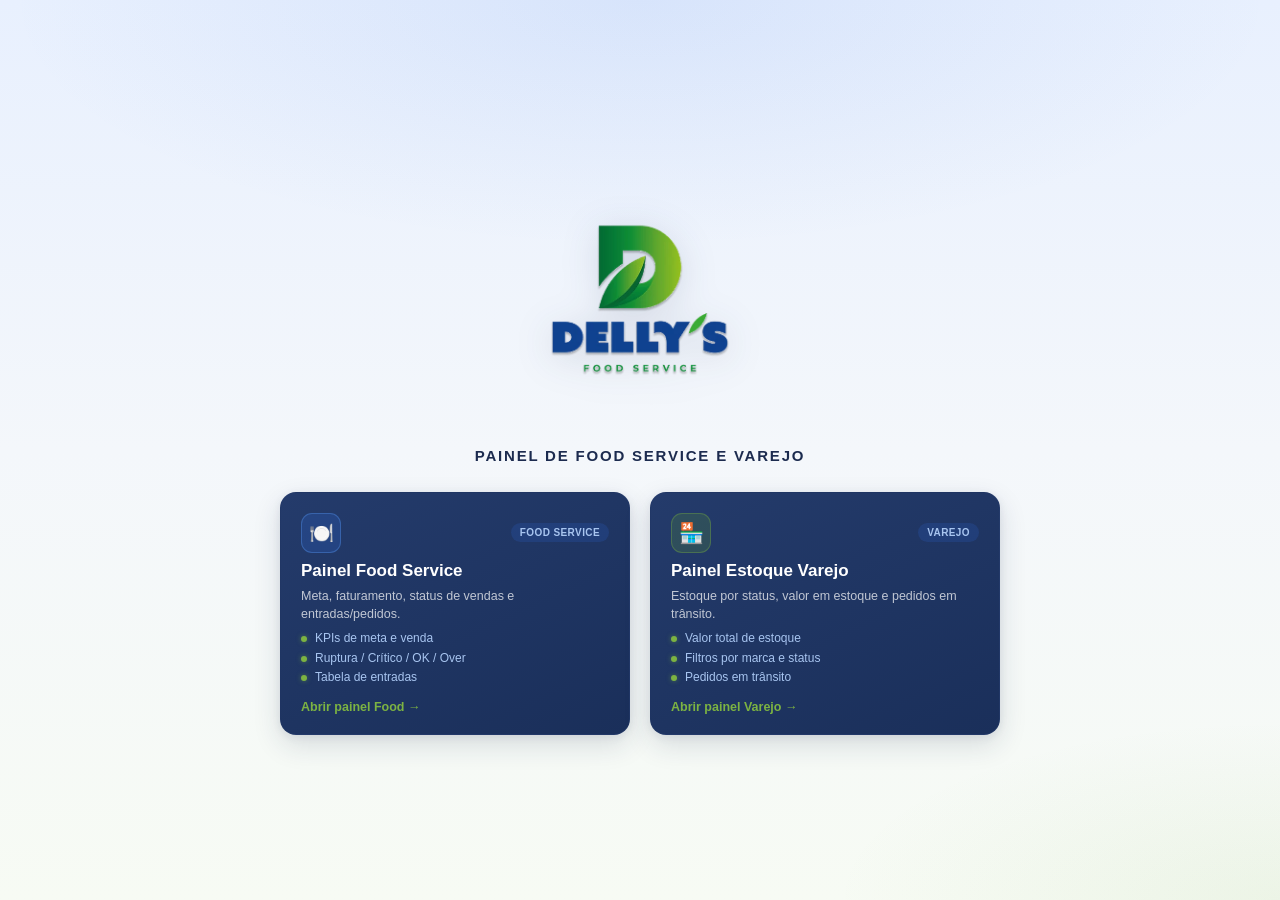
==== commit fd5a806e: "Add files via upload" ====
--- a/index.html
+++ b/index.html
@@ -8,60 +8,49 @@
 </head>
 <body>
   <div class="page">
-    <header class="top">
-      <div class="brand">
-        <img src="assets/logo.webp" onerror="this.src='assets/logo.png'" alt="Delly's">
-        <div class="brand-text">
-          <strong>Delly's Food Service</strong>
-          <span>Controle de estoque e vendas</span>
-        </div>
-      </div>
-      <span class="badge">Painéis internos</span>
+    <header class="brand-block">
+      <img
+        class="brand-logo"
+        src="assets/logo.webp"
+        onerror="this.src='assets/logo.png'"
+        alt="Delly's Food Service"
+        width="675"
+        height="563"
+      >
+      <p class="brand-tagline">PAINEL DE FOOD SERVICE E VAREJO</p>
     </header>
 
     <main class="panels">
-      <div class="grid">
-        <a class="card" href="food/index.html">
-          <div class="card-head">
-            <span class="icon icon-food">🍽️</span>
-            <span class="tag">Food Service</span>
-          </div>
-          <h2>Painel Food Service</h2>
-          <p>Meta, faturamento, status de vendas e entradas/pedidos.</p>
-          <ul>
-            <li>KPIs de meta e venda</li>
-            <li>Ruptura / Crítico / OK / Over</li>
-            <li>Tabela de entradas</li>
-          </ul>
-          <span class="cta">Abrir painel Food →</span>
-        </a>
+      <a class="card" href="food/index.html">
+        <div class="card-head">
+          <span class="icon icon-food">🍽️</span>
+          <span class="tag">Food Service</span>
+        </div>
+        <h2>Painel Food Service</h2>
+        <p>Meta, faturamento, status de vendas e entradas/pedidos.</p>
+        <ul>
+          <li>KPIs de meta e venda</li>
+          <li>Ruptura / Crítico / OK / Over</li>
+          <li>Tabela de entradas</li>
+        </ul>
+        <span class="cta">Abrir painel Food →</span>
+      </a>
 
-        <a class="card" href="varejo/index.html">
-          <div class="card-head">
-            <span class="icon icon-varejo">🏪</span>
-            <span class="tag">Varejo</span>
-          </div>
-          <h2>Painel Estoque Varejo</h2>
-          <p>Estoque por status, valor em estoque e pedidos em trânsito.</p>
-          <ul>
-            <li>Valor total de estoque</li>
-            <li>Filtros por marca e status</li>
-            <li>Pedidos em trânsito</li>
-          </ul>
-          <span class="cta">Abrir painel Varejo →</span>
-        </a>
-      </div>
+      <a class="card" href="varejo/index.html">
+        <div class="card-head">
+          <span class="icon icon-varejo">🏪</span>
+          <span class="tag">Varejo</span>
+        </div>
+        <h2>Painel Estoque Varejo</h2>
+        <p>Estoque por status, valor em estoque e pedidos em trânsito.</p>
+        <ul>
+          <li>Valor total de estoque</li>
+          <li>Filtros por marca e status</li>
+          <li>Pedidos em trânsito</li>
+        </ul>
+        <span class="cta">Abrir painel Varejo →</span>
+      </a>
     </main>
-
-    <footer class="foot">
-      <div>
-        <strong>Delly's Food Service</strong>
-        <span>Sistema interno de estoque e vendas</span>
-      </div>
-      <div class="foot-right">
-        <span>Atualize com <code>ATUALIZAR_DADOS.bat</code></span>
-      </div>
-    </footer>
   </div>
 </body>
 </html>
--- a/style.css
+++ b/style.css
@@ -1,12 +1,10 @@
-/* Hub Delly's — Paleta 1: fundo claro + cards navy + verde CTA
-   100vh, sem scroll */
+/* Hub Delly's — logo grande + tagline + 2 cards
+   Paleta 1 · 100vh · sem scroll · responsivo */
 
 :root {
   --bg: #F4F7FB;
   --bg-2: #E8F0FE;
   --bg-3: #F7FBF4;
-  --surface: #FFFFFF;
-  --border: #E1E5EE;
   --text: #1C2B4F;
   --text-muted: #6B7690;
   --navy: #1A2F5A;
@@ -27,107 +25,72 @@
   font-family: "Segoe UI", Roboto, Arial, sans-serif;
   color: var(--text);
   background:
-    radial-gradient(ellipse 90% 55% at 50% -5%, rgba(45, 108, 223, 0.10) 0%, transparent 55%),
-    radial-gradient(ellipse 70% 40% at 100% 100%, rgba(92, 154, 46, 0.08) 0%, transparent 50%),
-    linear-gradient(180deg, var(--bg-2) 0%, var(--bg) 45%, var(--bg-3) 100%);
+    radial-gradient(ellipse 90% 50% at 50% 0%, rgba(45, 108, 223, 0.09) 0%, transparent 55%),
+    radial-gradient(ellipse 70% 40% at 100% 100%, rgba(92, 154, 46, 0.07) 0%, transparent 50%),
+    linear-gradient(180deg, var(--bg-2) 0%, var(--bg) 50%, var(--bg-3) 100%);
   background-color: var(--bg);
 }
 
 .page {
   height: 100vh;
   height: 100dvh;
-  max-width: 960px;
+  max-width: 920px;
   margin: 0 auto;
-  padding: clamp(12px, 2.5vh, 24px) clamp(14px, 3vw, 28px);
-  display: grid;
-  grid-template-rows: auto 1fr auto;
-  gap: clamp(10px, 2vh, 20px);
-  overflow: hidden;
-}
-
-/* Header */
-.top {
-  display: flex;
-  align-items: center;
-  justify-content: space-between;
-  gap: 12px;
-  padding: 10px 14px;
-  background: var(--surface);
-  border: 1px solid var(--border);
-  border-radius: 14px;
-  box-shadow: 0 4px 16px rgba(28, 43, 79, 0.06);
-}
-
-.brand {
-  display: flex;
-  align-items: center;
-  gap: 12px;
-  min-width: 0;
-}
-
-.brand img {
-  width: clamp(40px, 6vh, 52px);
-  height: auto;
-  flex-shrink: 0;
-  filter: drop-shadow(0 2px 6px rgba(28, 43, 79, 0.12));
-}
-
-.brand-text {
-  display: flex;
-  flex-direction: column;
-  min-width: 0;
-}
-
-.brand-text strong {
-  font-size: clamp(13px, 1.6vw, 15px);
-  font-weight: 800;
-  color: var(--text);
-  white-space: nowrap;
-  overflow: hidden;
-  text-overflow: ellipsis;
-}
-
-.brand-text span {
-  font-size: 11px;
-  color: var(--text-muted);
-}
-
-.badge {
-  flex-shrink: 0;
-  font-size: 10px;
-  font-weight: 700;
-  letter-spacing: 0.4px;
-  text-transform: uppercase;
-  color: var(--green);
-  background: rgba(92, 154, 46, 0.12);
-  border: 1px solid rgba(92, 154, 46, 0.28);
-  padding: 5px 11px;
-  border-radius: 999px;
-}
-
-/* Cards */
-.panels {
-  min-height: 0;
-  display: flex;
+  padding: clamp(12px, 2.5vh, 28px) clamp(14px, 3vw, 28px);
+  display: flex;
+  flex-direction: column;
   align-items: center;
   justify-content: center;
-}
-
-.grid {
+  gap: clamp(14px, 3vh, 28px);
+  overflow: hidden;
+}
+
+/* —— Marca —— */
+.brand-block {
+  display: flex;
+  flex-direction: column;
+  align-items: center;
+  text-align: center;
+  flex-shrink: 0;
+  gap: 10px;
+}
+
+.brand-logo {
+  width: clamp(220px, 36vh, 380px);
+  height: auto;
+  display: block;
+  filter: drop-shadow(0 6px 18px rgba(28, 43, 79, 0.14));
+  user-select: none;
+  pointer-events: none;
+}
+
+.brand-tagline {
+  font-size: clamp(12px, 1.8vw, 15px);
+  font-weight: 800;
+  letter-spacing: 0.12em;
+  text-transform: uppercase;
+  color: var(--text);
+  line-height: 1.3;
+}
+
+/* —— Cards —— */
+.panels {
   display: grid;
   grid-template-columns: 1fr 1fr;
   gap: clamp(12px, 2vw, 20px);
   width: 100%;
   max-width: 720px;
+  flex-shrink: 1;
+  min-height: 0;
 }
 
 .card {
   display: flex;
   flex-direction: column;
   gap: 6px;
-  padding: clamp(14px, 2.2vh, 22px) clamp(14px, 2vw, 22px);
+  padding: clamp(14px, 2.2vh, 22px) clamp(14px, 2vw, 20px);
   background: linear-gradient(155deg, var(--navy-2) 0%, var(--navy) 100%);
-  border: 1px solid rgba(36, 59, 107, 0.5);
+  border: 1px solid rgba(36, 59, 107, 0.45);
   border-radius: var(--radius);
   text-decoration: none;
   color: var(--white);
@@ -162,6 +125,7 @@
   font-size: 20px;
   border-radius: 11px;
   border: 1px solid transparent;
+  flex-shrink: 0;
 }
 
 .icon-food {
@@ -238,49 +202,21 @@
   color: var(--green-lime);
 }
 
-/* Footer */
-.foot {
-  display: flex;
-  align-items: center;
-  justify-content: space-between;
-  gap: 12px;
-  padding: 9px 14px;
-  background: var(--surface);
-  border: 1px solid var(--border);
-  border-radius: 12px;
-  font-size: 11.5px;
-  color: var(--text-muted);
-  box-shadow: 0 2px 10px rgba(28, 43, 79, 0.04);
-}
-
-.foot strong {
-  display: block;
-  color: var(--text);
-  font-size: 12px;
-  margin-bottom: 1px;
-}
-
-.foot-right {
-  text-align: right;
-}
-
-.foot code {
-  font-size: 11px;
-  color: var(--green);
-  background: rgba(92, 154, 46, 0.1);
-  padding: 1px 5px;
-  border-radius: 4px;
-}
-
-/* Responsive */
+/* —— Tablet / mobile —— */
 @media (max-width: 720px) {
-  .grid {
+  .page {
+    justify-content: flex-start;
+    padding-top: clamp(16px, 4vh, 32px);
+    gap: clamp(12px, 2.5vh, 22px);
+  }
+
+  .brand-logo {
+    width: clamp(180px, 32vh, 260px);
+  }
+
+  .panels {
     grid-template-columns: 1fr;
     max-width: 400px;
-  }
-
-  .badge {
-    display: none;
   }
 
   .card ul {
@@ -296,24 +232,47 @@
 }
 
 @media (max-width: 480px) {
-  .foot {
-    flex-direction: column;
-    align-items: flex-start;
-    gap: 6px;
-  }
-
-  .foot-right {
-    text-align: left;
-  }
-
-  .brand-text span {
+  .brand-logo {
+    width: clamp(160px, 48vw, 220px);
+  }
+
+  .brand-tagline {
+    font-size: 11px;
+    letter-spacing: 0.08em;
+    max-width: 90vw;
+  }
+
+  .card {
+    padding: 14px 14px 12px;
+  }
+
+  .icon {
+    width: 36px;
+    height: 36px;
+    font-size: 18px;
+  }
+}
+
+@media (max-height: 700px) {
+  .brand-logo {
+    width: clamp(160px, 26vh, 260px);
+  }
+
+  .card ul {
     display: none;
   }
 }
 
 @media (max-height: 560px) {
-  .card ul,
+  .brand-logo {
+    width: clamp(120px, 22vh, 180px);
+  }
+
   .card p {
     display: none;
   }
-}
+
+  .page {
+    gap: 10px;
+  }
+}
